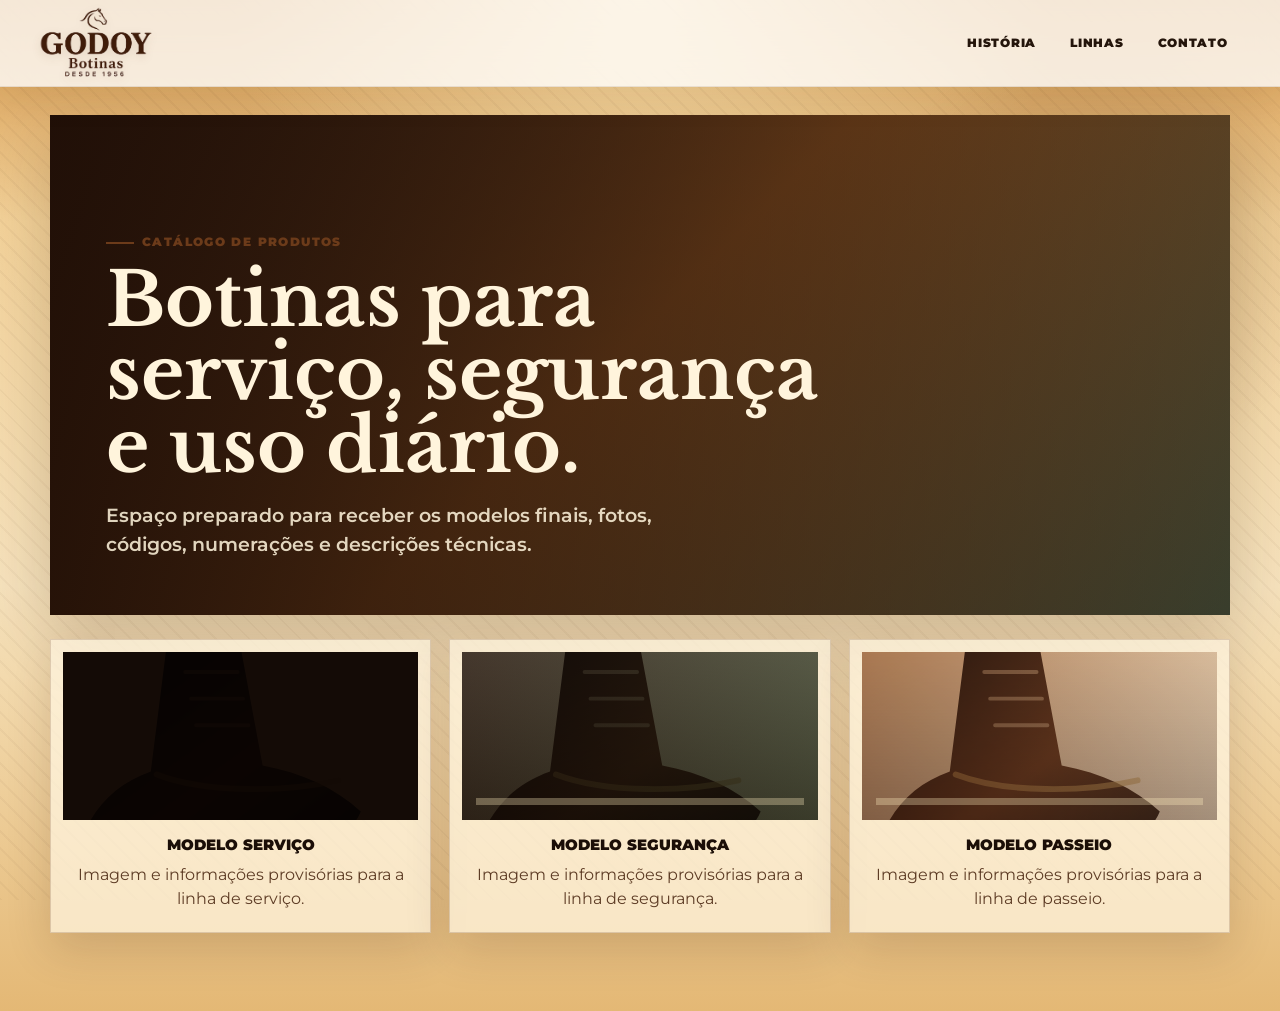
==== catalogo.html @ d2b046cc "initial commit" ====
<!DOCTYPE html>
<html lang="pt-BR">
  <head>
    <meta charset="UTF-8" />
    <meta name="viewport" content="width=device-width, initial-scale=1.0" />
    <title>Catálogo | Botinas Godoy</title>
    <link rel="preconnect" href="https://fonts.googleapis.com" />
    <link rel="preconnect" href="https://fonts.gstatic.com" crossorigin />
    <link
      href="https://fonts.googleapis.com/css2?family=Libre+Baskerville:wght@700&family=Montserrat:wght@400;500;600;700;800&display=swap"
      rel="stylesheet"
    />
    <link rel="stylesheet" href="styles.css" />
  </head>
  <body>
    <header class="site-header" aria-label="Cabeçalho">
      <a class="brand" href="index.html" aria-label="Botinas Godoy">
        <img class="brand-logo" src="assets/header-logo-enhanced-v2.png" alt="Godoy Botinas" />
      </a>

      <nav class="main-nav" id="main-nav" aria-label="Menu principal" data-menu>
        <a href="historia.html">História</a>
        <a href="index.html#categorias">Linhas</a>
        <a href="index.html#rodape">Contato</a>
      </nav>
    </header>

    <main class="subpage">
      <section class="subpage-hero catalog-hero">
        <span class="eyebrow">Catálogo de produtos</span>
        <h1>Botinas para serviço, segurança e uso diário.</h1>
        <p>Espaço preparado para receber os modelos finais, fotos, códigos, numerações e descrições técnicas.</p>
      </section>

      <section class="catalog-grid" aria-label="Produtos em destaque">
        <article class="product-card">
          <div class="product-image category-service">
            <img src="assets/category-placeholder.svg" alt="Produto padrão da linha de serviço" />
          </div>
          <h2>Modelo Serviço</h2>
          <p>Imagem e informações provisórias para a linha de serviço.</p>
        </article>

        <article class="product-card">
          <div class="product-image category-security">
            <img src="assets/category-placeholder.svg" alt="Produto padrão da linha de segurança" />
          </div>
          <h2>Modelo Segurança</h2>
          <p>Imagem e informações provisórias para a linha de segurança.</p>
        </article>

        <article class="product-card">
          <div class="product-image category-walk">
            <img src="assets/category-placeholder.svg" alt="Produto padrão da linha de passeio" />
          </div>
          <h2>Modelo Passeio</h2>
          <p>Imagem e informações provisórias para a linha de passeio.</p>
        </article>
      </section>
    </main>

    <script src="script.js"></script>
  </body>
</html>
---- styles.css ----
:root {
  --ink: #24150b;
  --ink-soft: #5d3c25;
  --brown-950: #1b0e07;
  --brown-900: #2a160b;
  --brown-800: #472612;
  --brown-700: #6c3b1a;
  --brown-600: #965b27;
  --amber-600: #bd7830;
  --amber-400: #d99b4a;
  --amber-200: #f0c982;
  --paper: #fff4dc;
  --cream: #f4d39a;
  --line: rgba(75, 38, 16, 0.22);
  --shadow-soft: 0 16px 42px rgba(55, 27, 10, 0.16);
  --shadow-card: 0 24px 64px rgba(55, 27, 10, 0.22);
  --max: 1180px;
  --hero-banner-height: clamp(300px, 34vw, 460px);
}

* {
  box-sizing: border-box;
}

html {
  scroll-behavior: smooth;
}

body {
  margin: 0;
  background:
    radial-gradient(circle at 50% 0, rgba(255, 232, 180, 0.72), transparent 34%),
    linear-gradient(180deg, #d29448, #f4d39a 22%, #f7e3bd 58%, #e4b875);
  color: var(--ink);
  font-family: "Montserrat", Arial, sans-serif;
  line-height: 1.55;
}

body::before {
  content: "";
  position: fixed;
  inset: 0;
  z-index: -1;
  pointer-events: none;
  background:
    repeating-linear-gradient(45deg, rgba(75, 38, 16, 0.035) 0 2px, transparent 2px 12px),
    radial-gradient(circle at 15% 22%, rgba(255, 255, 255, 0.24), transparent 16%),
    radial-gradient(circle at 86% 28%, rgba(80, 38, 15, 0.18), transparent 18%);
  mix-blend-mode: multiply;
}

.home-page {
  background: #ffffff;
}

.home-page::before {
  display: none;
}

a {
  color: inherit;
  text-decoration: none;
}

img {
  display: block;
  max-width: 100%;
}

.site-header {
  position: sticky;
  top: 0;
  z-index: 40;
  display: grid;
  grid-template-columns: auto 1fr;
  align-items: center;
  gap: 28px;
  min-height: 84px;
  padding: 5px clamp(18px, 3vw, 42px);
  border-bottom: 1px solid rgba(85, 42, 18, 0.1);
  background: rgba(255, 255, 255, 0.78);
  box-shadow: 0 12px 34px rgba(64, 32, 12, 0.08);
  -webkit-backdrop-filter: blur(18px);
  backdrop-filter: blur(18px);
}

.brand {
  display: inline-flex;
  align-items: center;
  justify-content: center;
}

.brand-logo {
  width: auto;
  height: 76px;
  filter: drop-shadow(0 3px 5px rgba(66, 32, 11, 0.12));
}

.main-nav {
  position: static;
  display: flex;
  flex-wrap: wrap;
  align-items: center;
  justify-content: flex-end;
  gap: 6px;
  min-width: 0;
  padding: 0;
  border: 0;
  background: transparent;
  box-shadow: none;
  opacity: 1;
  pointer-events: auto;
  transform: none;
  visibility: visible;
}

.main-nav a {
  position: relative;
  display: inline-flex;
  min-height: 44px;
  align-items: center;
  border-radius: 8px;
  padding: 0 14px;
  color: var(--ink);
  font-size: 0.76rem;
  font-weight: 900;
  letter-spacing: 0.06em;
  text-transform: uppercase;
  transition: background 180ms ease, color 180ms ease;
}

.main-nav a:hover,
.main-nav a:focus-visible {
  background: rgba(150, 91, 39, 0.14);
}

.main-nav a:focus-visible,
.brand:focus-visible {
  outline: 3px solid rgba(150, 91, 39, 0.28);
  outline-offset: 3px;
}

.banner-stack {
  position: relative;
  overflow: hidden;
  background:
    linear-gradient(90deg, rgba(76, 38, 15, 0.18), transparent 12%, transparent 88%, rgba(76, 38, 15, 0.18)),
    linear-gradient(180deg, rgba(81, 40, 15, 0.18), transparent);
}

.hero-carousel-viewport {
  width: min(100%, 1560px);
  margin-inline: auto;
  overflow: hidden;
}

.hero-carousel-track {
  display: flex;
  transition: transform 620ms ease;
  will-change: transform;
}

.hero-slide {
  flex: 0 0 100%;
  min-width: 0;
}

.hero-carousel-controls {
  position: absolute;
  right: 0;
  bottom: clamp(12px, 2vw, 24px);
  left: 0;
  z-index: 5;
  display: flex;
  align-items: center;
  justify-content: center;
  pointer-events: none;
}

.hero-carousel-dots {
  display: flex;
  align-items: center;
  justify-content: center;
  min-height: 44px;
  gap: 8px;
  padding: 7px 10px;
  border: 1px solid rgba(255, 244, 220, 0.34);
  border-radius: 999px;
  background: rgba(36, 18, 8, 0.38);
  box-shadow: 0 14px 30px rgba(36, 18, 8, 0.24);
  backdrop-filter: blur(12px);
  pointer-events: auto;
}

.hero-carousel-dot {
  position: relative;
  display: grid;
  flex: 0 0 auto;
  width: 26px;
  height: 26px;
  place-items: center;
  border: 0;
  border-radius: 999px;
  background: transparent;
  cursor: pointer;
  padding: 0;
  line-height: 1;
  transition: transform 180ms ease;
}

.hero-carousel-dot:not(.is-active) {
  width: 18px;
  height: 18px;
}

.hero-carousel-dot:hover,
.hero-carousel-dot:focus-visible {
  outline: none;
  transform: scale(1.12);
}

.hero-progress-ring {
  position: absolute;
  inset: 0;
  display: block;
  border-radius: 999px;
  background: conic-gradient(var(--paper) var(--hero-progress-angle), rgba(255, 244, 220, 0.26) 0deg);
  mask: radial-gradient(farthest-side, transparent calc(100% - 4px), #000 calc(100% - 3px));
  opacity: 0;
  --hero-progress-angle: 0deg;
}

.hero-dot-core {
  position: absolute;
  top: 50%;
  left: 50%;
  width: 8px;
  height: 8px;
  border-radius: 999px;
  background: rgba(255, 244, 220, 0.64);
  transform: translate(-50%, -50%);
}

.hero-carousel-dot.is-active .hero-progress-ring {
  animation: heroProgress 5s linear forwards;
  opacity: 1;
}

.hero-carousel-dot.is-active .hero-dot-core {
  background: var(--paper);
}

@property --hero-progress-angle {
  syntax: "<angle>";
  inherits: false;
  initial-value: 0deg;
}

@keyframes heroProgress {
  from {
    --hero-progress-angle: 0deg;
  }

  to {
    --hero-progress-angle: 360deg;
  }
}

.catalog-cover {
  min-height: var(--hero-banner-height);
  padding: clamp(10px, 1.6vw, 18px);
  background:
    linear-gradient(90deg, rgba(76, 38, 15, 0.16), transparent 12%, transparent 88%, rgba(76, 38, 15, 0.16)),
    linear-gradient(180deg, rgba(81, 40, 15, 0.12), transparent);
}

.catalog-cover.catalog-image-slide {
  position: relative;
  overflow: hidden;
  padding: 0;
  aspect-ratio: 1916 / 821;
  min-height: 0;
  background: #ffffff;
}

.catalog-banner-image {
  display: block;
  width: 100%;
  height: 100%;
  object-fit: cover;
  object-position: center center;
}

.catalog-cover-frame {
  position: relative;
  display: grid;
  min-height: calc(var(--hero-banner-height) - clamp(20px, 3.2vw, 36px));
  overflow: hidden;
  align-content: center;
  padding: clamp(20px, 2.8vw, 34px) clamp(18px, 4vw, 54px) clamp(52px, 5vw, 68px);
  border: 3px solid rgba(124, 68, 28, 0.45);
  border-radius: 34px;
  background:
    linear-gradient(180deg, rgba(255, 228, 171, 0.76), rgba(216, 147, 69, 0.48) 52%, rgba(231, 176, 91, 0.86)),
    #d89a4c;
  box-shadow:
    inset 0 0 0 6px rgba(255, 236, 190, 0.24),
    inset 0 0 92px rgba(75, 38, 15, 0.25),
    var(--shadow-card);
  isolation: isolate;
}

.catalog-cover-frame::before,
.catalog-cover-frame::after,
.cover-sky {
  content: "";
  position: absolute;
  inset: 0;
  z-index: -3;
}

.cover-sky {
  background:
    radial-gradient(circle at 50% 10%, rgba(255, 242, 206, 0.75), transparent 28%),
    radial-gradient(circle at 22% 30%, rgba(255, 245, 214, 0.34), transparent 18%),
    linear-gradient(180deg, rgba(255, 232, 176, 0.78), rgba(197, 126, 48, 0.44) 64%, rgba(115, 70, 26, 0.38));
}

.catalog-cover-frame::before {
  background:
    linear-gradient(90deg, rgba(72, 44, 20, 0.34), transparent 28%, transparent 70%, rgba(61, 33, 13, 0.36)),
    radial-gradient(ellipse at 20% 68%, rgba(58, 58, 31, 0.4), transparent 22%),
    radial-gradient(ellipse at 83% 70%, rgba(60, 78, 38, 0.34), transparent 20%),
    linear-gradient(8deg, transparent 0 52%, rgba(72, 52, 22, 0.42) 52% 54%, transparent 54%),
    linear-gradient(175deg, transparent 0 44%, rgba(61, 50, 26, 0.38) 44% 48%, transparent 48%);
  opacity: 0.72;
}

.catalog-cover-frame::after {
  z-index: -2;
  background:
    linear-gradient(90deg, transparent 0 78%, rgba(65, 36, 14, 0.6) 78% 80%, transparent 80%),
    linear-gradient(115deg, transparent 0 72%, rgba(66, 38, 17, 0.52) 72% 86%, transparent 86%),
    linear-gradient(180deg, transparent 0 66%, rgba(109, 67, 28, 0.2) 66% 100%);
}

.cover-logo {
  justify-self: center;
  width: min(190px, 24vw);
  margin-top: 0;
  filter: drop-shadow(0 20px 26px rgba(52, 25, 8, 0.38));
}

.cover-title {
  display: grid;
  justify-items: center;
  margin-top: clamp(14px, 2vw, 28px);
  color: var(--ink);
  text-align: center;
}

.cover-title h1 {
  margin: 0;
  font-size: clamp(1.55rem, 3.6vw, 3rem);
  font-weight: 500;
  letter-spacing: 0.08em;
  line-height: 1.05;
  text-transform: uppercase;
  text-shadow: 0 2px 0 rgba(255, 230, 178, 0.45);
}

.cover-title strong {
  font-weight: 900;
}

.cover-title > span {
  position: relative;
  display: inline-grid;
  margin-top: 20px;
  width: min(250px, 60vw);
  place-items: center;
  color: var(--brown-800);
  font-size: 1.5rem;
}

.cover-title > span::before,
.cover-title > span::after {
  content: "";
  position: absolute;
  top: 50%;
  width: 42%;
  height: 2px;
  background: rgba(80, 42, 18, 0.42);
}

.cover-title > span::before {
  left: 0;
}

.cover-title > span::after {
  right: 0;
}

.hero-promo {
  position: relative;
  display: grid;
  min-height: var(--hero-banner-height);
  align-items: center;
  overflow: hidden;
  padding: clamp(28px, 4vw, 54px) max(18px, calc((100vw - var(--max)) / 2)) clamp(56px, 6vw, 76px);
  background:
    linear-gradient(90deg, rgba(36, 18, 8, 0.76), rgba(36, 18, 8, 0.28) 48%, rgba(36, 18, 8, 0.04)),
    radial-gradient(circle at 48% 16%, rgba(255, 236, 190, 0.72), transparent 28%),
    linear-gradient(180deg, #d89a4c, #f2c981 54%, #9a5622);
  isolation: isolate;
}

.hero-promo::before,
.hero-promo::after {
  content: "";
  position: absolute;
  inset: 0;
  z-index: -1;
}

.hero-promo::before {
  background:
    radial-gradient(ellipse at 18% 68%, rgba(58, 58, 31, 0.42), transparent 22%),
    linear-gradient(115deg, transparent 0 72%, rgba(66, 38, 17, 0.52) 72% 86%, transparent 86%),
    linear-gradient(180deg, transparent 0 68%, rgba(94, 48, 18, 0.34) 68% 100%);
  opacity: 0.78;
}

.hero-promo::after {
  top: auto;
  height: 18%;
  background:
    repeating-linear-gradient(0deg, rgba(67, 34, 15, 0.22) 0 2px, transparent 2px 34px),
    linear-gradient(180deg, #a4612c, #683412);
}

.promo-copy {
  position: relative;
  z-index: 3;
  color: var(--paper);
}

.promo-copy img {
  width: min(150px, 28vw);
  margin-bottom: clamp(12px, 2vw, 24px);
  filter: drop-shadow(0 18px 28px rgba(22, 9, 2, 0.38));
}

.promo-copy .section-kicker {
  color: var(--amber-200);
}

.promo-copy h2 {
  width: min(610px, 100%);
  margin: 0;
  font-family: "Libre Baskerville", Georgia, serif;
  font-size: clamp(1.8rem, 4vw, 3.7rem);
  line-height: 0.98;
  color: var(--paper);
}

.promo-copy p {
  width: min(520px, 100%);
  margin: 18px 0 0;
  color: rgba(255, 244, 220, 0.84);
  font-weight: 600;
}

.promo-link {
  display: inline-flex;
  align-items: center;
  min-height: 46px;
  margin-top: 26px;
  padding: 0 24px;
  border: 1px solid rgba(255, 244, 220, 0.42);
  background: rgba(36, 18, 8, 0.52);
  color: var(--paper);
  font-size: 0.82rem;
  font-weight: 900;
  letter-spacing: 0.08em;
  text-transform: uppercase;
}

.cover-benefits {
  display: grid;
  grid-template-columns: repeat(3, minmax(0, 1fr));
  gap: 0;
  width: min(920px, 100%);
  margin: clamp(42px, 7vw, 84px) auto 0;
  padding-top: 22px;
  border-top: 1px solid rgba(86, 43, 18, 0.2);
}

.cover-benefit {
  display: grid;
  grid-template-columns: auto 1fr;
  gap: 2px 14px;
  align-items: center;
  padding: 0 clamp(12px, 3vw, 34px);
  color: var(--ink);
  text-transform: uppercase;
}

.cover-benefit + .cover-benefit {
  border-left: 2px solid rgba(81, 42, 17, 0.25);
}

.benefit-icon {
  grid-row: span 2;
  display: grid;
  width: 58px;
  height: 58px;
  place-items: center;
  border: 3px solid var(--brown-800);
  border-radius: 999px;
  font-size: 1.55rem;
  font-weight: 900;
}

.cover-benefit strong {
  font-size: clamp(0.94rem, 1.3vw, 1.16rem);
  font-weight: 900;
  line-height: 1.1;
}

.cover-benefit span:last-child {
  font-size: clamp(0.82rem, 1.2vw, 1.02rem);
  font-weight: 600;
  line-height: 1.1;
}

.eyebrow,
.section-kicker {
  display: inline-flex;
  align-items: center;
  gap: 8px;
  margin-bottom: 12px;
  color: var(--brown-700);
  font-size: 0.72rem;
  font-weight: 900;
  letter-spacing: 0.12em;
  text-transform: uppercase;
}

.eyebrow::before,
.section-kicker::before {
  content: "";
  display: inline-block;
  width: 28px;
  height: 2px;
  background: currentColor;
}

.story-section,
.categories-section,
.subpage,
.history-panel {
  width: min(var(--max), calc(100% - 36px));
  margin-inline: auto;
}

.categories-section {
  padding: clamp(42px, 6vw, 76px) 0 clamp(52px, 7vw, 84px);
}

.categories-heading {
  display: flex;
  align-items: end;
  justify-content: space-between;
  gap: 22px;
  margin-bottom: 24px;
  padding-bottom: 18px;
  border-bottom: 1px solid var(--line);
}

.categories-heading h2,
.story-section h2,
.history-panel h2 {
  margin: 0;
  color: var(--brown-950);
  font-family: "Libre Baskerville", Georgia, serif;
  font-size: clamp(2rem, 4vw, 3.35rem);
  line-height: 1.05;
  letter-spacing: 0;
}

.carousel-controls,
.feature-carousel-controls {
  display: flex;
  gap: 8px;
}

.carousel-button,
.feature-carousel-button {
  display: grid;
  width: 46px;
  height: 46px;
  place-items: center;
  border: 1px solid rgba(77, 38, 15, 0.28);
  background: rgba(255, 246, 225, 0.88);
  color: var(--brown-950);
  cursor: pointer;
  font: inherit;
  font-size: 2rem;
  line-height: 1;
  transition: background 180ms ease, color 180ms ease, transform 180ms ease;
}

.carousel-button:hover,
.carousel-button:focus-visible,
.feature-carousel-button:hover,
.feature-carousel-button:focus-visible {
  background: var(--brown-900);
  color: var(--paper);
  outline: none;
  transform: translateY(-2px);
}

.category-carousel {
  display: grid;
  grid-auto-columns: minmax(224px, 1fr);
  grid-auto-flow: column;
  gap: 18px;
  overflow-x: auto;
  padding: 6px 2px 30px;
  scroll-behavior: smooth;
  scroll-snap-type: x mandatory;
  scrollbar-width: none;
}

.category-carousel::-webkit-scrollbar {
  display: none;
}

.category-card {
  min-height: 268px;
  padding: 12px;
  border: 1px solid rgba(88, 44, 18, 0.18);
  background: rgba(255, 246, 225, 0.72);
  box-shadow: var(--shadow-soft);
  scroll-snap-align: start;
  transition: transform 180ms ease, box-shadow 180ms ease;
}

.category-card:hover {
  box-shadow: var(--shadow-card);
  transform: translateY(-4px);
}

.category-image,
.product-image {
  position: relative;
  height: 168px;
  overflow: hidden;
  background:
    linear-gradient(180deg, rgba(255, 240, 202, 0.15), rgba(40, 18, 8, 0.36)),
    var(--category-base);
  isolation: isolate;
}

.category-image img,
.product-image img {
  width: 100%;
  height: 100%;
  object-fit: cover;
  opacity: 0.92;
  mix-blend-mode: multiply;
}

.category-image .service-category-icon {
  position: absolute;
  inset: 0;
  width: 100%;
  height: 100%;
  object-fit: cover;
  opacity: 1;
  mix-blend-mode: normal;
  background: #ead2b0;
  image-rendering: auto;
  transform: translateZ(0);
}

.category-image::after,
.product-image::after {
  content: "";
  position: absolute;
  right: 14px;
  bottom: 15px;
  left: 14px;
  height: 7px;
  background: rgba(255, 236, 189, 0.32);
}

.category-service {
  --category-base: #ead2b0;
}

.category-service::after {
  display: none;
}

@media (min-width: 761px) {
  .category-service {
    background: #140b06;
  }

  .category-image .service-category-icon {
    object-fit: cover;
    object-position: center bottom;
    background: #140b06;
  }
}

.category-security {
  --category-base: linear-gradient(135deg, #241711, #44523d);
}

.category-walk {
  --category-base: linear-gradient(135deg, #9a633c, #ead8bd);
}

.category-coturno {
  --category-base: linear-gradient(135deg, #312018, #774628);
}

.category-kids {
  --category-base: linear-gradient(135deg, #44523d, #d7b37a);
}

.category-rubber {
  --category-base: linear-gradient(135deg, #1f2d22, #6a7f54);
}

.category-card h3,
.product-card h2 {
  margin: 16px 4px 4px;
  color: var(--brown-950);
  font-family: "Montserrat", Arial, sans-serif;
  font-size: 0.95rem;
  font-weight: 900;
  line-height: 1.22;
  text-align: center;
  text-transform: uppercase;
}

.carousel-dots,
.feature-carousel-dots {
  display: flex;
  align-items: center;
  justify-content: center;
  gap: 7px;
}

.carousel-dot {
  width: 9px;
  height: 9px;
  border: 0;
  background: rgba(80, 42, 18, 0.34);
  cursor: pointer;
  transition: width 180ms ease, background 180ms ease;
}

.carousel-dot.is-active {
  width: 30px;
  background: var(--brown-800);
}

.story-section {
  display: grid;
  grid-template-columns: minmax(230px, 0.75fr) minmax(0, 1.35fr);
  gap: clamp(28px, 5vw, 70px);
  padding: clamp(50px, 7vw, 82px) 0;
}

.story-section .section-kicker,
.story-section h2 {
  grid-column: 1;
}

.story-section .section-kicker {
  align-self: end;
  margin: 0;
}

.story-copy {
  display: grid;
  grid-column: 2;
  grid-row: 1 / span 2;
  grid-template-columns: repeat(2, minmax(0, 1fr));
  gap: 18px 34px;
  padding: clamp(26px, 4vw, 42px);
  border: 1px solid rgba(88, 44, 18, 0.18);
  background: rgba(255, 246, 225, 0.72);
  box-shadow: var(--shadow-soft);
  color: var(--ink-soft);
  font-size: 0.98rem;
}

.story-copy p,
.history-panel p {
  margin: 0;
}

.feature-cards {
  width: min(var(--max), calc(100% - 36px));
  margin: 0 auto clamp(54px, 7vw, 84px);
}

.feature-carousel-viewport {
  overflow: hidden;
  box-shadow: var(--shadow-card);
}

.feature-carousel-track {
  display: flex;
  transition: transform 540ms ease;
  will-change: transform;
}

.feature-card {
  position: relative;
  display: flex;
  flex: 0 0 100%;
  min-height: 330px;
  flex-direction: column;
  justify-content: flex-end;
  overflow: hidden;
  padding: clamp(24px, 4vw, 38px);
  border: 1px solid rgba(255, 230, 178, 0.22);
  background: var(--brown-900);
  color: var(--paper);
  box-shadow: var(--shadow-card);
  isolation: isolate;
}

.feature-carousel-controls {
  align-items: center;
  justify-content: center;
  margin-top: 18px;
}

.feature-card::before,
.feature-card::after {
  content: "";
  position: absolute;
  inset: 0;
}

.feature-card::before {
  z-index: -1;
  background:
    linear-gradient(180deg, rgba(30, 13, 5, 0.06), rgba(30, 13, 5, 0.9)),
    linear-gradient(90deg, rgba(167, 92, 31, 0.36), transparent);
}

.feature-card::after {
  z-index: 0;
  inset: 14px;
  border: 1px solid rgba(255, 238, 198, 0.22);
  pointer-events: none;
}

.feature-image {
  position: absolute;
  inset: 0;
  z-index: -2;
  width: 100%;
  height: 100%;
  object-fit: cover;
  transition: transform 240ms ease;
}

.feature-card:hover .feature-image,
.feature-card:focus-visible .feature-image {
  transform: scale(1.04);
}

.feature-card:focus-visible {
  outline: 3px solid rgba(215, 154, 74, 0.62);
  outline-offset: 4px;
}

.feature-tag {
  display: inline-grid;
  width: 42px;
  height: 42px;
  margin-bottom: 16px;
  place-items: center;
  border: 1px solid rgba(255, 238, 198, 0.48);
  background: rgba(30, 13, 5, 0.44);
  color: var(--amber-200);
  font-size: 0.82rem;
  font-weight: 900;
}

.feature-title {
  display: block;
  font-family: "Libre Baskerville", Georgia, serif;
  font-size: clamp(1.75rem, 3.1vw, 2.85rem);
  line-height: 1.02;
}

.feature-text {
  display: block;
  max-width: 420px;
  margin-top: 10px;
  color: rgba(255, 244, 220, 0.82);
  font-weight: 600;
}

.site-footer {
  display: grid;
  grid-template-columns: minmax(220px, 0.78fr) minmax(0, 1.9fr);
  gap: 1px;
  padding: clamp(34px, 6vw, 72px) max(18px, calc((100vw - var(--max)) / 2));
  background: var(--brown-950);
  color: var(--paper);
}

.footer-logo {
  display: grid;
  min-height: 260px;
  place-items: center;
  align-content: center;
  border: 1px solid rgba(217, 155, 74, 0.36);
  background:
    linear-gradient(135deg, rgba(150, 91, 39, 0.52), rgba(68, 82, 61, 0.2)),
    var(--brown-900);
  text-align: center;
}

.footer-logo img {
  width: min(210px, 74%);
  height: auto;
  filter: drop-shadow(0 18px 30px rgba(0, 0, 0, 0.26));
}

.footer-logo small {
  margin-top: 12px;
  color: rgba(255, 244, 220, 0.68);
  font-size: 0.74rem;
  font-weight: 900;
  letter-spacing: 0.1em;
  text-transform: uppercase;
}

.footer-values-card {
  display: grid;
  grid-template-columns: repeat(3, minmax(0, 1fr));
  gap: 1px;
  overflow: hidden;
  border: 1px solid rgba(217, 155, 74, 0.36);
  background: rgba(217, 155, 74, 0.28);
}

.footer-values-card > div {
  padding: clamp(24px, 4vw, 38px);
  background: rgba(255, 244, 220, 0.06);
}

.footer-values-card h3 {
  margin: 0 0 12px;
  color: var(--amber-200);
  font-family: "Libre Baskerville", Georgia, serif;
  font-size: 1.45rem;
}

.footer-values-card p {
  margin: 0;
  color: rgba(255, 244, 220, 0.74);
}

.subpage {
  padding: 28px 0 78px;
}

.subpage-hero {
  display: grid;
  min-height: min(500px, 68vh);
  align-content: end;
  padding: clamp(28px, 5vw, 56px);
  color: var(--paper);
  background:
    linear-gradient(90deg, rgba(30, 13, 5, 0.9), rgba(30, 13, 5, 0.3)),
    linear-gradient(135deg, #39271c, #965b27 48%, #44523d);
  box-shadow: var(--shadow-card);
}

.subpage-hero h1 {
  margin: 0;
  max-width: 720px;
  font-family: "Libre Baskerville", Georgia, serif;
  font-size: clamp(2.2rem, 5.8vw, 5.3rem);
  line-height: 0.98;
  letter-spacing: 0;
}

.subpage-hero p {
  width: min(560px, 100%);
  margin: 18px 0 0;
  color: rgba(255, 244, 220, 0.86);
  font-size: clamp(0.98rem, 1.7vw, 1.18rem);
  font-weight: 600;
}

.catalog-grid {
  display: grid;
  grid-template-columns: repeat(3, minmax(0, 1fr));
  gap: 18px;
  margin-top: 24px;
}

.product-card,
.history-panel {
  border: 1px solid rgba(88, 44, 18, 0.18);
  background: rgba(255, 246, 225, 0.72);
  box-shadow: var(--shadow-soft);
}

.product-card {
  padding: 12px;
}

.product-card p {
  margin: 8px 4px 8px;
  color: var(--ink-soft);
  text-align: center;
}

.history-panel {
  display: grid;
  gap: 18px;
  margin-top: 24px;
  padding: clamp(24px, 5vw, 54px);
  color: var(--ink-soft);
}

@media (min-width: 980px) {
  .category-carousel {
    grid-auto-columns: calc((100% - 54px) / 4);
  }
}

@media (max-width: 980px) {
  .site-header {
    gap: 18px;
    min-height: 66px;
    padding-inline: clamp(12px, 2.4vw, 24px);
  }

  .brand-logo {
    height: 64px;
  }

  .main-nav {
    flex-wrap: nowrap;
    gap: 2px;
  }

  .main-nav a {
    padding-inline: 10px;
  }

  .story-section,
  .site-footer,
  .footer-values-card,
  .catalog-grid {
    grid-template-columns: 1fr;
  }

  .story-section .section-kicker,
  .story-section h2,
  .story-copy {
    grid-column: auto;
    grid-row: auto;
  }

  .hero-promo {
    min-height: 520px;
  }
}

@media (max-width: 760px) {
  .site-header {
    grid-template-columns: auto minmax(0, 1fr);
    gap: 8px;
    min-height: 58px;
    padding: 4px 10px;
    position: sticky;
  }

  .brand {
    min-width: 0;
  }

  .brand-logo {
    height: 50px;
  }

  .main-nav {
    flex-wrap: nowrap;
    justify-content: flex-end;
    gap: 1px;
    min-width: 0;
  }

  .main-nav a {
    min-height: 34px;
    padding: 0 clamp(5px, 1.8vw, 8px);
    font-size: clamp(0.55rem, 2.2vw, 0.66rem);
    letter-spacing: 0.02em;
    white-space: nowrap;
  }

  .hero-carousel-viewport {
    width: 100%;
  }

  .hero-carousel-dots {
    min-height: 34px;
    padding: 5px 8px;
  }

  .hero-carousel-dot {
    width: 22px;
    height: 22px;
  }

  .hero-carousel-dot:not(.is-active) {
    width: 14px;
    height: 14px;
  }

  .catalog-cover {
    min-height: 400px;
    padding: 10px;
  }

  .catalog-cover-frame {
    min-height: 380px;
    border-radius: 24px;
    padding: 20px 14px 72px;
  }

  .catalog-cover.catalog-image-slide,
  .catalog-banner-image {
    min-height: 0;
    height: auto;
  }

  .hero-carousel-controls {
    bottom: 14px;
    margin-top: 0;
  }

  .cover-logo {
    width: min(150px, 48vw);
  }

  .cover-title {
    margin-top: 18px;
  }

  .cover-title h1 {
    font-size: clamp(1.55rem, 8vw, 2.25rem);
  }

  .cover-benefits {
    grid-template-columns: 1fr;
    gap: 14px;
    margin-top: 56px;
    padding-top: 18px;
  }

  .cover-benefit {
    padding: 0;
  }

  .cover-benefit + .cover-benefit {
    border-left: 0;
  }

  .benefit-icon {
    width: 48px;
    height: 48px;
    font-size: 1.2rem;
  }

  .hero-promo {
    min-height: 500px;
    padding: 28px 18px 92px;
  }

  .promo-copy img {
    width: 150px;
  }

  .promo-copy h2 {
    font-size: clamp(2rem, 10vw, 3rem);
  }

  .categories-heading {
    align-items: flex-start;
    flex-direction: column;
  }

  .category-carousel {
    grid-auto-columns: minmax(236px, 82vw);
  }

  .story-copy {
    grid-template-columns: 1fr;
    padding: 22px;
  }

  .feature-card {
    min-height: 290px;
  }
}

@media (max-width: 380px) {
  .site-header {
    gap: 5px;
    min-height: 52px;
    padding-inline: 7px;
  }

  .brand-logo {
    height: 42px;
  }

  .main-nav a {
    min-height: 30px;
    padding-inline: 4px;
    font-size: 0.52rem;
  }

  .hero-carousel-viewport {
    width: 100%;
  }

  .hero-carousel-controls {
    bottom: 8px;
  }
}
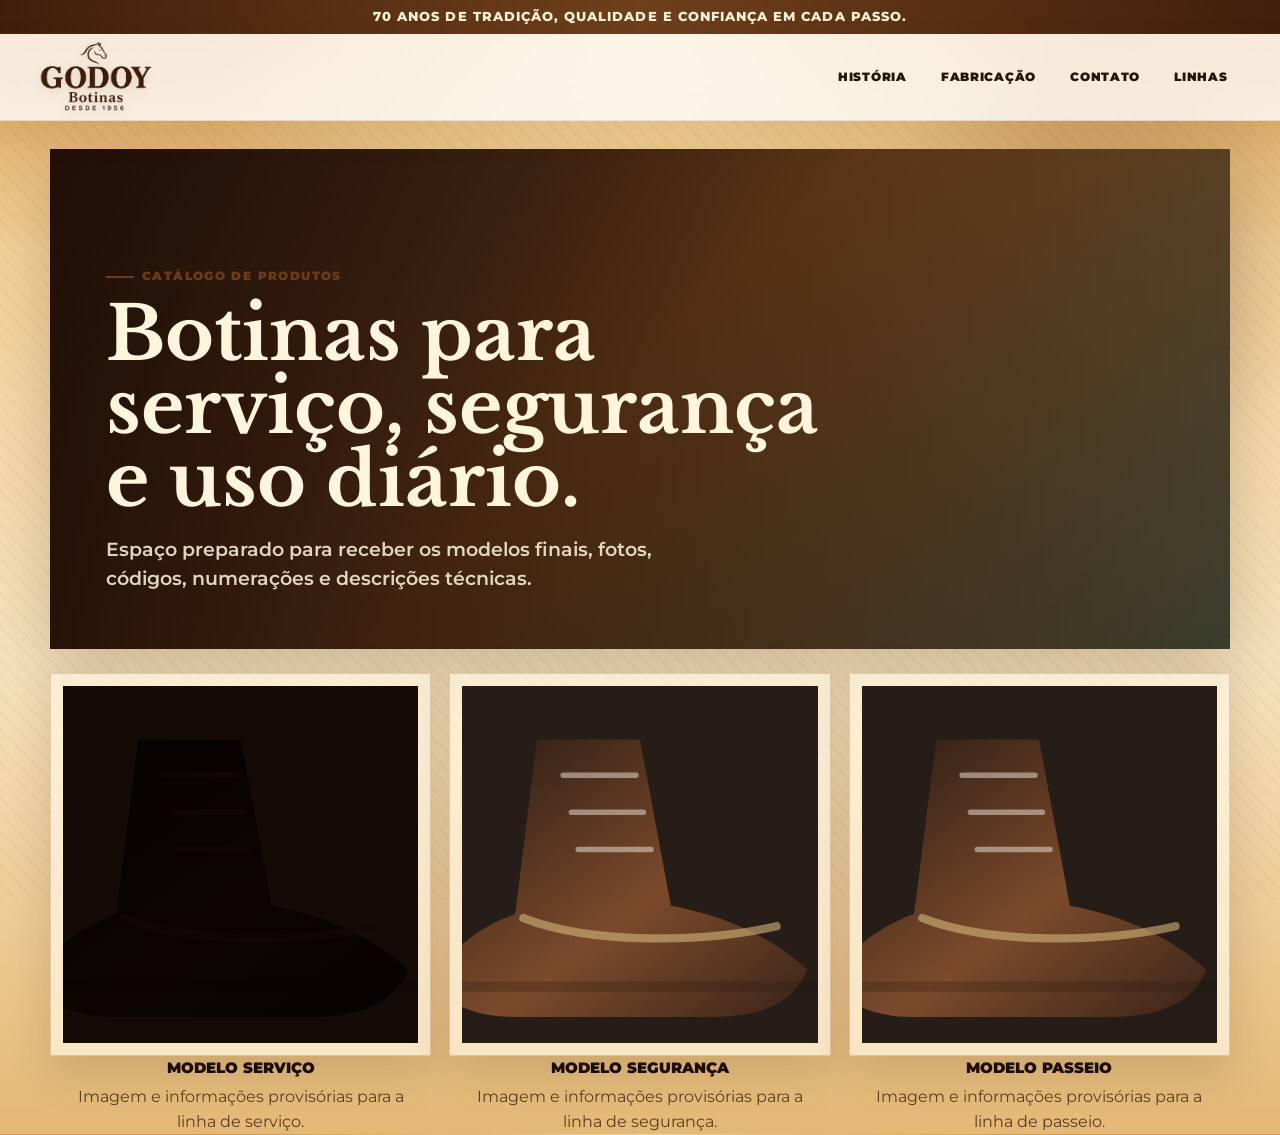
==== commit f26e2faf: "Add files via upload" ====
--- a/catalogo.html
+++ b/catalogo.html
@@ -13,15 +13,18 @@
     <link rel="stylesheet" href="styles.css" />
   </head>
   <body>
+    <div class="top-announcement">70 anos de tradição, qualidade e confiança em cada passo.</div>
+
     <header class="site-header" aria-label="Cabeçalho">
       <a class="brand" href="index.html" aria-label="Botinas Godoy">
         <img class="brand-logo" src="assets/header-logo-enhanced-v2.png" alt="Godoy Botinas" />
       </a>
 
       <nav class="main-nav" id="main-nav" aria-label="Menu principal" data-menu>
-        <a href="historia.html">História</a>
+        <a href="index.html#historia-godoy">História</a>
+        <a href="index.html#botinas-modernas">Fabricação</a>
+        <a href="index.html#atendimento">Contato</a>
         <a href="index.html#categorias">Linhas</a>
-        <a href="index.html#rodape">Contato</a>
       </nav>
     </header>
 
--- a/styles.css
+++ b/styles.css
@@ -67,6 +67,24 @@
   max-width: 100%;
 }
 
+.top-announcement {
+  display: flex;
+  min-height: 34px;
+  align-items: center;
+  justify-content: center;
+  padding: 7px 16px;
+  border-bottom: 1px solid rgba(105, 56, 20, 0.18);
+  background:
+    linear-gradient(90deg, rgba(61, 28, 11, 0.98), rgba(104, 57, 23, 0.96), rgba(61, 28, 11, 0.98));
+  color: #fff2d6;
+  font-size: clamp(0.68rem, 1.7vw, 0.82rem);
+  font-weight: 800;
+  letter-spacing: 0.08em;
+  line-height: 1.25;
+  text-align: center;
+  text-transform: uppercase;
+}
+
 .site-header {
   position: sticky;
   top: 0;
@@ -557,7 +575,6 @@
 }
 
 .story-section,
-.categories-section,
 .subpage,
 .history-panel {
   width: min(var(--max), calc(100% - 36px));
@@ -565,17 +582,73 @@
 }
 
 .categories-section {
-  padding: clamp(42px, 6vw, 76px) 0 clamp(52px, 7vw, 84px);
+  width: 100%;
+  margin-inline: 0;
+  padding: clamp(42px, 6vw, 76px) 0 clamp(22px, 3vw, 38px);
 }
 
 .categories-heading {
-  display: flex;
-  align-items: end;
-  justify-content: space-between;
-  gap: 22px;
-  margin-bottom: 24px;
-  padding-bottom: 18px;
-  border-bottom: 1px solid var(--line);
+  display: grid;
+  width: 100%;
+  margin: 0 0 24px;
+  padding: 10px clamp(16px, 4vw, 56px);
+  place-items: center;
+  border-block: 1px solid rgba(94, 45, 18, 0.1);
+  background:
+    linear-gradient(90deg, transparent, rgba(207, 154, 75, 0.07), transparent),
+    #fff;
+  box-shadow: none;
+}
+
+.categories-heading .section-kicker {
+  width: min(var(--max), calc(100% - 36px));
+  justify-content: center;
+  margin: 0;
+  color: #3b1a0b;
+  font-family: "Montserrat", Arial, sans-serif;
+  font-size: clamp(0.96rem, 2vw, 1.55rem);
+  font-weight: 700;
+  letter-spacing: 0.12em;
+  text-align: center;
+  text-shadow: none;
+  text-transform: uppercase;
+}
+
+.categories-heading .section-kicker::before,
+.categories-heading .section-kicker::after {
+  content: "";
+  flex: 1 1 72px;
+  max-width: 340px;
+  height: 1px;
+  background: linear-gradient(90deg, transparent, rgba(184, 112, 40, 0.95));
+}
+
+.categories-heading .section-kicker::after {
+  background: linear-gradient(90deg, rgba(184, 112, 40, 0.95), transparent);
+}
+
+.categories-heading .section-kicker {
+  gap: clamp(10px, 2.4vw, 28px);
+}
+
+.categories-heading .section-kicker span {
+  display: inline-flex;
+  align-items: center;
+  gap: clamp(10px, 1.8vw, 22px);
+}
+
+.categories-heading .section-kicker span::before,
+.categories-heading .section-kicker span::after {
+  content: "";
+  display: inline-block;
+  width: clamp(36px, 4.2vw, 62px);
+  height: clamp(26px, 3vw, 46px);
+  background: url("assets/horse-icon-logo.png") center / contain no-repeat;
+  filter: drop-shadow(0 1px 0 rgba(184, 112, 40, 0.18));
+}
+
+.categories-heading .section-kicker span::after {
+  transform: scaleX(-1);
 }
 
 .categories-heading h2,
@@ -623,14 +696,11 @@
 
 .category-carousel {
   display: grid;
-  grid-auto-columns: minmax(224px, 1fr);
-  grid-auto-flow: column;
-  gap: 18px;
-  overflow-x: auto;
-  padding: 6px 2px 30px;
-  scroll-behavior: smooth;
-  scroll-snap-type: x mandatory;
-  scrollbar-width: none;
+  width: min(var(--max), calc(100% - 36px));
+  grid-template-columns: repeat(6, minmax(0, 1fr));
+  gap: 14px;
+  margin-inline: auto;
+  padding: 8px 4px 16px;
 }
 
 .category-carousel::-webkit-scrollbar {
@@ -638,24 +708,28 @@
 }
 
 .category-card {
-  min-height: 268px;
-  padding: 12px;
-  border: 1px solid rgba(88, 44, 18, 0.18);
-  background: rgba(255, 246, 225, 0.72);
-  box-shadow: var(--shadow-soft);
-  scroll-snap-align: start;
-  transition: transform 180ms ease, box-shadow 180ms ease;
+  display: grid;
+  grid-template-rows: minmax(176px, 1fr) auto;
+  min-height: 274px;
+  overflow: hidden;
+  border: 1px solid rgba(74, 43, 22, 0.12);
+  border-radius: 8px;
+  background: #fff;
+  box-shadow: 0 18px 40px rgba(43, 22, 10, 0.1);
+  transition: border-color 180ms ease, transform 180ms ease, box-shadow 180ms ease;
 }
 
 .category-card:hover {
-  box-shadow: var(--shadow-card);
-  transform: translateY(-4px);
+  border-color: rgba(166, 102, 42, 0.5);
+  box-shadow: 0 24px 46px rgba(43, 22, 10, 0.18);
+  transform: translateY(-5px);
 }
 
 .category-image,
 .product-image {
   position: relative;
-  height: 168px;
+  height: 100%;
+  min-height: 176px;
   overflow: hidden;
   background:
     linear-gradient(180deg, rgba(255, 240, 202, 0.15), rgba(40, 18, 8, 0.36)),
@@ -672,7 +746,12 @@
   mix-blend-mode: multiply;
 }
 
-.category-image .service-category-icon {
+.category-image .service-category-icon,
+.category-security img,
+.category-walk img,
+.category-coturno img,
+.category-kids img,
+.category-rubber img {
   position: absolute;
   inset: 0;
   width: 100%;
@@ -705,11 +784,21 @@
 }
 
 @media (min-width: 761px) {
-  .category-service {
+  .category-service,
+  .category-security,
+  .category-walk,
+  .category-coturno,
+  .category-kids,
+  .category-rubber {
     background: #140b06;
   }
 
-  .category-image .service-category-icon {
+  .category-image .service-category-icon,
+  .category-security img,
+  .category-walk img,
+  .category-coturno img,
+  .category-kids img,
+  .category-rubber img {
     object-fit: cover;
     object-position: center bottom;
     background: #140b06;
@@ -717,26 +806,60 @@
 }
 
 .category-security {
-  --category-base: linear-gradient(135deg, #241711, #44523d);
+  --category-base: #140b06;
+}
+
+.category-security::after {
+  display: none;
 }
 
 .category-walk {
   --category-base: linear-gradient(135deg, #9a633c, #ead8bd);
 }
 
+.category-walk::after {
+  display: none;
+}
+
 .category-coturno {
   --category-base: linear-gradient(135deg, #312018, #774628);
 }
 
+.category-coturno::after {
+  display: none;
+}
+
 .category-kids {
   --category-base: linear-gradient(135deg, #44523d, #d7b37a);
 }
 
+.category-kids::after {
+  display: none;
+}
+
 .category-rubber {
   --category-base: linear-gradient(135deg, #1f2d22, #6a7f54);
 }
 
-.category-card h3,
+.category-rubber::after {
+  display: none;
+}
+
+.category-card h3 {
+  display: grid;
+  min-height: 74px;
+  margin: 0;
+  padding: 14px 16px 16px;
+  place-items: center;
+  color: var(--brown-950);
+  font-family: "Montserrat", Arial, sans-serif;
+  font-size: 0.95rem;
+  font-weight: 900;
+  line-height: 1.22;
+  text-align: center;
+  text-transform: uppercase;
+}
+
 .product-card h2 {
   margin: 16px 4px 4px;
   color: var(--brown-950);
@@ -804,6 +927,119 @@
 .story-copy p,
 .history-panel p {
   margin: 0;
+}
+
+.contact-shortcuts {
+  display: grid;
+  width: min(var(--max), calc(100% - 36px));
+  grid-template-columns: repeat(2, minmax(0, 1fr));
+  gap: clamp(24px, 5vw, 58px);
+  align-items: stretch;
+  margin: 0 auto clamp(54px, 7vw, 84px);
+  padding: clamp(10px, 2vw, 22px) 0 clamp(34px, 5vw, 64px);
+}
+
+.contact-shortcuts-copy {
+  display: flex;
+  min-height: 240px;
+  flex-direction: column;
+  justify-content: center;
+}
+
+.contact-shortcuts-copy .section-kicker {
+  margin-bottom: 18px;
+}
+
+.contact-shortcuts-copy h2 {
+  max-width: 540px;
+  margin: 0;
+  color: var(--brown-950);
+  font-family: "Libre Baskerville", Georgia, serif;
+  font-size: clamp(2rem, 3.7vw, 3rem);
+  line-height: 1.04;
+  letter-spacing: 0;
+}
+
+.contact-shortcuts-copy p {
+  max-width: 460px;
+  margin: 24px 0 0;
+  color: var(--ink-soft);
+  font-size: clamp(0.98rem, 1.6vw, 1.18rem);
+  font-weight: 500;
+  line-height: 1.7;
+}
+
+.contact-shortcuts-grid {
+  display: grid;
+  grid-template-columns: repeat(2, minmax(0, 1fr));
+  gap: 18px;
+  align-items: stretch;
+}
+
+.contact-shortcut-card {
+  display: grid;
+  min-width: 0;
+  min-height: 240px;
+  place-items: center;
+  gap: 12px;
+  padding: 28px 22px;
+  border: 1px solid rgba(77, 38, 15, 0.12);
+  border-radius: 8px;
+  background:
+    linear-gradient(180deg, rgba(255, 249, 238, 0.98), rgba(255, 255, 255, 0.98));
+  box-shadow: 0 18px 36px rgba(43, 22, 10, 0.1);
+  color: var(--brown-950);
+  text-align: center;
+  transition: border-color 180ms ease, box-shadow 180ms ease, transform 180ms ease;
+}
+
+.contact-shortcut-card:hover,
+.contact-shortcut-card:focus-visible {
+  border-color: rgba(184, 112, 40, 0.48);
+  box-shadow: 0 26px 48px rgba(43, 22, 10, 0.17);
+  outline: none;
+  transform: translateY(-4px);
+}
+
+.contact-shortcut-icon {
+  display: grid;
+  width: 70px;
+  height: 70px;
+  place-items: center;
+  border-radius: 999px;
+  background: rgba(184, 112, 40, 0.1);
+  color: #8a481e;
+}
+
+.contact-shortcut-icon svg {
+  width: 42px;
+  height: 42px;
+  fill: none;
+  stroke: currentColor;
+  stroke-linecap: round;
+  stroke-linejoin: round;
+  stroke-width: 2.4;
+}
+
+.contact-shortcut-icon-whatsapp svg {
+  fill: currentColor;
+  stroke: none;
+}
+
+.contact-shortcut-title {
+  color: #3b1a0b;
+  font-size: 0.9rem;
+  font-weight: 900;
+  letter-spacing: 0.08em;
+  text-transform: uppercase;
+}
+
+.contact-shortcut-text {
+  color: var(--ink-soft);
+  font-size: 0.92rem;
+  font-weight: 700;
+  line-height: 1.35;
+  overflow-wrap: anywhere;
 }
 
 .feature-cards {
@@ -841,7 +1077,66 @@
 .feature-carousel-controls {
   align-items: center;
   justify-content: center;
+  gap: 12px;
   margin-top: 18px;
+}
+
+.feature-carousel-button {
+  position: relative;
+  width: 44px;
+  height: 44px;
+  border: 1px solid rgba(111, 63, 24, 0.34);
+  border-radius: 50%;
+  background:
+    linear-gradient(145deg, rgba(255, 248, 232, 0.96), rgba(231, 202, 158, 0.9));
+  color: var(--brown-950);
+  box-shadow: 0 10px 22px rgba(55, 27, 10, 0.14);
+}
+
+.feature-carousel-button span {
+  display: none;
+}
+
+.feature-carousel-button::before {
+  content: "";
+  width: 10px;
+  height: 10px;
+  border-right: 2px solid currentColor;
+  border-bottom: 2px solid currentColor;
+}
+
+.feature-carousel-button[data-feature-prev]::before {
+  transform: rotate(135deg) translate(-1px, -1px);
+}
+
+.feature-carousel-button[data-feature-next]::before {
+  transform: rotate(-45deg) translate(-1px, -1px);
+}
+
+.feature-carousel-button:hover,
+.feature-carousel-button:focus-visible {
+  background:
+    linear-gradient(145deg, rgba(86, 43, 16, 0.98), rgba(39, 18, 7, 0.98));
+  color: var(--amber-200);
+  box-shadow: 0 14px 28px rgba(55, 27, 10, 0.2);
+}
+
+.feature-carousel-dots {
+  min-width: 54px;
+  padding: 0 4px;
+}
+
+.feature-carousel-dots .carousel-dot {
+  width: 8px;
+  height: 8px;
+  border: 1px solid rgba(111, 63, 24, 0.24);
+  border-radius: 999px;
+  background: rgba(111, 63, 24, 0.24);
+}
+
+.feature-carousel-dots .carousel-dot.is-active {
+  width: 26px;
+  background: linear-gradient(90deg, var(--brown-950), var(--brown-800));
 }
 
 .feature-card::before,
@@ -863,6 +1158,29 @@
   inset: 14px;
   border: 1px solid rgba(255, 238, 198, 0.22);
   pointer-events: none;
+}
+
+.feature-modern,
+.feature-factory {
+  display: block;
+  min-height: 0;
+  padding: 0;
+  background: transparent;
+}
+
+.feature-modern {
+  aspect-ratio: 2170 / 725;
+}
+
+.feature-factory {
+  aspect-ratio: 2372 / 663;
+}
+
+.feature-modern::before,
+.feature-modern::after,
+.feature-factory::before,
+.feature-factory::after {
+  display: none;
 }
 
 .feature-image {
@@ -875,9 +1193,26 @@
   transition: transform 240ms ease;
 }
 
+.feature-modern .feature-image,
+.feature-factory .feature-image {
+  display: block;
+  position: static;
+  width: 100%;
+  height: 100%;
+  object-position: center center;
+  filter: none;
+}
+
 .feature-card:hover .feature-image,
 .feature-card:focus-visible .feature-image {
   transform: scale(1.04);
+}
+
+.feature-modern:hover .feature-image,
+.feature-modern:focus-visible .feature-image,
+.feature-factory:hover .feature-image,
+.feature-factory:focus-visible .feature-image {
+  transform: none;
 }
 
 .feature-card:focus-visible {
@@ -914,65 +1249,226 @@
 }
 
 .site-footer {
-  display: grid;
-  grid-template-columns: minmax(220px, 0.78fr) minmax(0, 1.9fr);
-  gap: 1px;
-  padding: clamp(34px, 6vw, 72px) max(18px, calc((100vw - var(--max)) / 2));
-  background: var(--brown-950);
+  position: relative;
+  overflow: hidden;
+  padding: 0;
+  background:
+    radial-gradient(circle at 80% 10%, rgba(150, 91, 39, 0.28), transparent 34%),
+    linear-gradient(180deg, #120905, #1d0d07 52%, #120905);
   color: var(--paper);
 }
 
-.footer-logo {
-  display: grid;
-  min-height: 260px;
-  place-items: center;
-  align-content: center;
-  border: 1px solid rgba(217, 155, 74, 0.36);
-  background:
-    linear-gradient(135deg, rgba(150, 91, 39, 0.52), rgba(68, 82, 61, 0.2)),
-    var(--brown-900);
-  text-align: center;
-}
-
-.footer-logo img {
-  width: min(210px, 74%);
-  height: auto;
-  filter: drop-shadow(0 18px 30px rgba(0, 0, 0, 0.26));
-}
-
-.footer-logo small {
-  margin-top: 12px;
-  color: rgba(255, 244, 220, 0.68);
+.footer-topline,
+.footer-bottom span {
+  display: block;
+  height: 1px;
+  background: linear-gradient(90deg, transparent, rgba(217, 155, 74, 0.88), transparent);
+}
+
+.footer-main {
+  display: grid;
+  width: min(var(--max), calc(100% - 36px));
+  min-height: 124px;
+  grid-template-columns: minmax(130px, 0.7fr) minmax(280px, 2fr) minmax(220px, 0.8fr);
+  gap: clamp(18px, 3vw, 42px);
+  align-items: center;
+  margin: 0 auto;
+  padding: 24px 0 22px;
+}
+
+.footer-social {
+  display: grid;
+  gap: 12px;
+  justify-items: start;
+}
+
+.footer-social span {
+  color: var(--amber-200);
   font-size: 0.74rem;
   font-weight: 900;
   letter-spacing: 0.1em;
   text-transform: uppercase;
 }
 
-.footer-values-card {
-  display: grid;
-  grid-template-columns: repeat(3, minmax(0, 1fr));
-  gap: 1px;
-  overflow: hidden;
-  border: 1px solid rgba(217, 155, 74, 0.36);
-  background: rgba(217, 155, 74, 0.28);
-}
-
-.footer-values-card > div {
-  padding: clamp(24px, 4vw, 38px);
-  background: rgba(255, 244, 220, 0.06);
-}
-
-.footer-values-card h3 {
-  margin: 0 0 12px;
+.footer-social a {
+  display: grid;
+  width: 38px;
+  height: 38px;
+  place-items: center;
+  border: 1px solid rgba(217, 155, 74, 0.76);
+  border-radius: 50%;
   color: var(--amber-200);
+  transition: background 180ms ease, color 180ms ease, transform 180ms ease;
+}
+
+.footer-social a:hover,
+.footer-social a:focus-visible {
+  background: rgba(217, 155, 74, 0.16);
+  color: var(--paper);
+  outline: none;
+  transform: translateY(-2px);
+}
+
+.footer-social svg {
+  width: 18px;
+  height: 18px;
+  fill: none;
+  stroke: currentColor;
+  stroke-width: 1.8;
+}
+
+.footer-contact {
+  display: flex;
+  flex-wrap: wrap;
+  justify-content: center;
+  gap: 7px 0;
+  margin: 0;
+  color: rgba(255, 229, 184, 0.78);
+  font-size: clamp(0.75rem, 1.15vw, 0.94rem);
+  font-style: normal;
+  font-weight: 500;
+  letter-spacing: 0.02em;
+  line-height: 1.45;
+  text-align: center;
+}
+
+.footer-contact span {
+  display: inline-flex;
+  align-items: center;
+}
+
+.footer-contact span:not(:last-child)::after {
+  content: "";
+  width: 1px;
+  height: 15px;
+  margin: 0 14px;
+  background: rgba(217, 155, 74, 0.72);
+}
+
+.footer-brand {
+  display: flex;
+  align-items: center;
+  justify-content: end;
+  color: var(--amber-200);
+  text-decoration: none;
+}
+
+.footer-brand img {
+  display: block;
+  width: min(270px, 24vw);
+  max-height: 96px;
+  object-fit: contain;
+  filter:
+    brightness(0)
+    saturate(100%)
+    invert(86%)
+    sepia(27%)
+    saturate(706%)
+    hue-rotate(342deg)
+    brightness(99%)
+    contrast(90%)
+    drop-shadow(0 10px 20px rgba(0, 0, 0, 0.28))
+    drop-shadow(0 0 1px rgba(240, 201, 130, 0.42));
+}
+
+.footer-brand-seal {
+  display: grid;
+  width: 62px;
+  height: 62px;
+  grid-row: span 2;
+  place-items: center;
+  border: 1px solid rgba(217, 155, 74, 0.58);
+  border-radius: 50%;
   font-family: "Libre Baskerville", Georgia, serif;
-  font-size: 1.45rem;
-}
-
-.footer-values-card p {
+  font-size: 2.1rem;
+  line-height: 1;
+  box-shadow: inset 0 0 0 4px rgba(217, 155, 74, 0.08);
+}
+
+.footer-brand-name {
   margin: 0;
-  color: rgba(255, 244, 220, 0.74);
+  font-family: "Libre Baskerville", Georgia, serif;
+  font-size: clamp(2rem, 3vw, 3rem);
+  line-height: 0.92;
+  letter-spacing: 0.06em;
+}
+
+.footer-brand-subtitle {
+  margin-top: 4px;
+  color: rgba(217, 155, 74, 0.86);
+  font-family: "Libre Baskerville", Georgia, serif;
+  font-size: 0.95rem;
+  letter-spacing: 0.52em;
+  line-height: 1;
+}
+
+.footer-nav {
+  display: flex;
+  width: min(var(--max), calc(100% - 36px));
+  flex-wrap: wrap;
+  align-items: center;
+  justify-content: center;
+  gap: 10px 0;
+  margin: 0 auto;
+  padding: 19px 0;
+  border-top: 1px solid rgba(217, 155, 74, 0.22);
+  border-bottom: 1px solid rgba(217, 155, 74, 0.22);
+}
+
+.footer-nav a {
+  display: inline-flex;
+  align-items: center;
+  color: rgba(255, 229, 184, 0.72);
+  font-size: 0.74rem;
+  font-weight: 700;
+  letter-spacing: 0.16em;
+  text-transform: uppercase;
+  transition: color 180ms ease;
+}
+
+.footer-nav a:not(:last-child)::after {
+  content: "";
+  width: 1px;
+  height: 14px;
+  margin: 0 26px;
+  background: rgba(217, 155, 74, 0.78);
+}
+
+.footer-nav a:hover,
+.footer-nav a:focus-visible {
+  color: var(--amber-200);
+  outline: none;
+}
+
+.footer-bottom {
+  width: min(var(--max), calc(100% - 36px));
+  margin: 0 auto;
+  padding: 0 0 16px;
+  text-align: center;
+}
+
+.footer-bottom span {
+  width: min(420px, 74%);
+  margin: 0 auto 12px;
+}
+
+.footer-bottom span::after {
+  content: "✦";
+  display: grid;
+  width: 34px;
+  height: 20px;
+  place-items: center;
+  margin: -10px auto 0;
+  background: #120905;
+  color: var(--amber-200);
+  font-size: 0.86rem;
+}
+
+.footer-bottom p {
+  margin: 0;
+  color: rgba(255, 229, 184, 0.68);
+  font-size: 0.84rem;
+  letter-spacing: 0.02em;
 }
 
 .subpage {
@@ -1040,13 +1536,141 @@
   color: var(--ink-soft);
 }
 
+.history-page .history-banner {
+  background: #ffffff;
+}
+
+.history-cover::after {
+  content: "";
+  position: absolute;
+  inset: 0;
+  background:
+    linear-gradient(90deg, rgba(10, 5, 2, 0.72), rgba(10, 5, 2, 0.24) 44%, rgba(10, 5, 2, 0.72)),
+    linear-gradient(180deg, rgba(10, 5, 2, 0.12), rgba(10, 5, 2, 0.42));
+  pointer-events: none;
+}
+
+.history-cover-copy {
+  position: absolute;
+  right: clamp(24px, 7vw, 120px);
+  bottom: clamp(24px, 5vw, 78px);
+  z-index: 2;
+  width: min(520px, calc(100% - 48px));
+  padding: clamp(18px, 2.6vw, 30px);
+  border: 1px solid rgba(240, 201, 130, 0.42);
+  border-radius: 8px;
+  background: rgba(27, 14, 7, 0.58);
+  box-shadow: 0 22px 48px rgba(8, 4, 2, 0.36);
+  color: #fff4dc;
+  backdrop-filter: blur(8px);
+}
+
+.history-cover-copy span {
+  display: inline-flex;
+  align-items: center;
+  gap: 10px;
+  color: var(--amber-200);
+  font-size: 0.74rem;
+  font-weight: 900;
+  letter-spacing: 0.14em;
+  text-transform: uppercase;
+}
+
+.history-cover-copy span::before {
+  content: "";
+  width: 28px;
+  height: 2px;
+  background: currentColor;
+}
+
+.history-cover-copy p {
+  margin: 14px 0 0;
+  color: rgba(255, 244, 220, 0.92);
+  font-family: "Libre Baskerville", Georgia, serif;
+  font-size: clamp(1rem, 1.55vw, 1.45rem);
+  line-height: 1.55;
+}
+
+.history-page-section {
+  padding: clamp(34px, 5vw, 62px) 0 clamp(54px, 7vw, 84px);
+}
+
+.history-page-section .history-heading {
+  margin-bottom: clamp(24px, 4vw, 42px);
+}
+
+.history-layout {
+  display: grid;
+  width: min(var(--max), calc(100% - 36px));
+  grid-template-columns: minmax(260px, 0.9fr) minmax(0, 1.1fr);
+  gap: clamp(26px, 5vw, 64px);
+  align-items: stretch;
+  margin: 0 auto;
+}
+
+.history-intro {
+  display: flex;
+  min-height: 100%;
+  flex-direction: column;
+  justify-content: center;
+  padding: clamp(8px, 2vw, 22px) 0;
+}
+
+.history-intro .section-kicker {
+  margin-bottom: 18px;
+}
+
+.history-intro h1 {
+  max-width: 520px;
+  margin: 0;
+  color: var(--brown-950);
+  font-family: "Libre Baskerville", Georgia, serif;
+  font-size: clamp(2.2rem, 4.4vw, 4rem);
+  line-height: 1.02;
+  letter-spacing: 0;
+}
+
+.history-intro p {
+  max-width: 460px;
+  margin: 24px 0 0;
+  color: var(--ink-soft);
+  font-size: clamp(0.98rem, 1.6vw, 1.16rem);
+  font-weight: 600;
+  line-height: 1.7;
+}
+
+.history-page .history-panel {
+  width: 100%;
+  gap: 0;
+  margin: 0;
+  padding: clamp(24px, 4vw, 44px);
+  border-color: rgba(77, 38, 15, 0.12);
+  border-radius: 8px;
+  background:
+    linear-gradient(180deg, rgba(255, 249, 238, 0.98), rgba(255, 255, 255, 0.98));
+  box-shadow: 0 18px 36px rgba(43, 22, 10, 0.1);
+  color: var(--ink-soft);
+  font-size: clamp(0.95rem, 1.35vw, 1.06rem);
+  line-height: 1.75;
+}
+
+.history-page .history-panel p + p {
+  margin-top: 20px;
+  padding-top: 20px;
+  border-top: 1px solid rgba(77, 38, 15, 0.1);
+}
+
 @media (min-width: 980px) {
   .category-carousel {
-    grid-auto-columns: calc((100% - 54px) / 4);
+    grid-template-columns: repeat(6, minmax(0, 1fr));
   }
 }
 
 @media (max-width: 980px) {
+  .category-carousel {
+    grid-template-columns: repeat(3, minmax(0, 1fr));
+  }
+
   .site-header {
     gap: 18px;
     min-height: 66px;
@@ -1067,10 +1691,45 @@
   }
 
   .story-section,
-  .site-footer,
-  .footer-values-card,
-  .catalog-grid {
+  .catalog-grid,
+  .history-layout {
     grid-template-columns: 1fr;
+  }
+
+  .footer-main {
+    grid-template-columns: 1fr;
+    justify-items: center;
+    text-align: center;
+  }
+
+  .footer-social {
+    justify-items: center;
+  }
+
+  .footer-brand {
+    justify-content: center;
+  }
+
+  .footer-brand img {
+    width: min(250px, 60vw);
+    max-height: 88px;
+  }
+
+  .footer-nav a:not(:last-child)::after {
+    margin-inline: 16px;
+  }
+
+  .history-intro {
+    text-align: center;
+  }
+
+  .history-intro .section-kicker {
+    justify-content: center;
+  }
+
+  .history-intro h1,
+  .history-intro p {
+    max-width: none;
   }
 
   .story-section .section-kicker,
@@ -1086,11 +1745,22 @@
 }
 
 @media (max-width: 760px) {
+  .top-announcement {
+    min-height: 24px;
+    padding: 5px 8px;
+    font-size: clamp(0.54rem, 2.25vw, 0.7rem);
+    font-weight: 700;
+    letter-spacing: 0;
+    line-height: 1.1;
+    text-transform: none;
+    white-space: nowrap;
+  }
+
   .site-header {
     grid-template-columns: auto minmax(0, 1fr);
     gap: 8px;
-    min-height: 58px;
-    padding: 4px 10px;
+    min-height: 68px;
+    padding: 6px 10px;
     position: sticky;
   }
 
@@ -1099,7 +1769,7 @@
   }
 
   .brand-logo {
-    height: 50px;
+    height: 60px;
   }
 
   .main-nav {
@@ -1150,7 +1820,21 @@
   .catalog-cover.catalog-image-slide,
   .catalog-banner-image {
     min-height: 0;
+  }
+
+  .catalog-cover.catalog-image-slide {
     height: auto;
+    aspect-ratio: 1916 / 821;
+  }
+
+  .catalog-banner-image {
+    position: static;
+    width: 100%;
+    height: 100%;
+    object-fit: cover;
+    object-position: center center;
+    image-rendering: auto;
+    transform: translateZ(0);
   }
 
   .hero-carousel-controls {
@@ -1204,13 +1888,134 @@
     font-size: clamp(2rem, 10vw, 3rem);
   }
 
+  .categories-section {
+    padding: 14px 0 24px;
+  }
+
   .categories-heading {
-    align-items: flex-start;
+    align-items: center;
     flex-direction: column;
+    margin-bottom: 14px;
+    padding-block: 5px;
+    place-items: center;
+  }
+
+  .categories-heading .section-kicker {
+    width: 100%;
+    font-size: clamp(0.7rem, 2.9vw, 0.88rem);
+    letter-spacing: 0.06em;
+  }
+
+  .categories-heading .section-kicker span::before,
+  .categories-heading .section-kicker span::after {
+    width: 30px;
+    height: 23px;
+  }
+
+  .categories-heading .section-kicker::before,
+  .categories-heading .section-kicker::after {
+    flex-basis: 24px;
+    max-width: 48px;
   }
 
   .category-carousel {
-    grid-auto-columns: minmax(236px, 82vw);
+    grid-template-columns: repeat(2, minmax(0, 1fr));
+    gap: 10px;
+    padding: 0 0 12px;
+  }
+
+  .category-card {
+    grid-template-columns: 1fr;
+    grid-template-rows: minmax(66px, 1fr) auto;
+    align-items: stretch;
+    min-height: 108px;
+    border-color: rgba(74, 43, 22, 0.08);
+    border-radius: 7px;
+    box-shadow: 0 10px 26px rgba(43, 22, 10, 0.08);
+  }
+
+  .category-card:hover {
+    transform: none;
+  }
+
+  .category-image {
+    width: 100%;
+    height: 100%;
+    min-height: 66px;
+  }
+
+  .category-card h3 {
+    justify-content: center;
+    min-height: auto;
+    padding: 6px 5px 7px;
+    font-size: clamp(0.54rem, 2.18vw, 0.66rem);
+    line-height: 1.14;
+    text-align: center;
+  }
+
+  .contact-shortcuts {
+    width: min(100% - 24px, var(--max));
+    grid-template-columns: 1fr;
+    gap: 14px;
+    margin-bottom: 38px;
+    padding: 8px 0 32px;
+  }
+
+  .contact-shortcuts-copy {
+    min-height: auto;
+    text-align: center;
+  }
+
+  .contact-shortcuts-copy .section-kicker {
+    justify-content: center;
+    margin-bottom: 10px;
+  }
+
+  .contact-shortcuts-copy .section-kicker::before {
+    width: 22px;
+  }
+
+  .contact-shortcuts-copy h2 {
+    max-width: none;
+    font-size: clamp(1.35rem, 5.6vw, 1.95rem);
+  }
+
+  .contact-shortcuts-copy p {
+    max-width: 34rem;
+    margin: 12px auto 0;
+    font-size: clamp(0.78rem, 3vw, 0.9rem);
+    line-height: 1.55;
+  }
+
+  .contact-shortcuts-grid {
+    grid-template-columns: repeat(2, minmax(0, 1fr));
+    gap: 10px;
+  }
+
+  .contact-shortcut-card {
+    min-height: 126px;
+    gap: 8px;
+    padding: 15px 8px;
+  }
+
+  .contact-shortcut-icon {
+    width: 42px;
+    height: 42px;
+  }
+
+  .contact-shortcut-icon svg {
+    width: 26px;
+    height: 26px;
+    stroke-width: 2.6;
+  }
+
+  .contact-shortcut-title {
+    font-size: 0.68rem;
+    letter-spacing: 0.06em;
+  }
+
+  .contact-shortcut-text {
+    font-size: 0.66rem;
   }
 
   .story-copy {
@@ -1221,17 +2026,148 @@
   .feature-card {
     min-height: 290px;
   }
+
+  .feature-modern,
+  .feature-factory {
+    min-height: 0;
+  }
+
+  .footer-main {
+    width: calc(100% - 28px);
+    min-height: 0;
+    gap: 18px;
+    padding: 22px 0 20px;
+  }
+
+  .footer-contact {
+    flex-direction: column;
+    gap: 5px;
+    font-size: 0.78rem;
+  }
+
+  .footer-contact span:not(:last-child)::after {
+    display: none;
+  }
+
+  .footer-brand-seal {
+    width: 48px;
+    height: 48px;
+    font-size: 1.55rem;
+  }
+
+  .footer-brand-name {
+    font-size: 2rem;
+  }
+
+  .footer-brand-subtitle {
+    font-size: 0.72rem;
+    letter-spacing: 0.42em;
+  }
+
+  .footer-brand img {
+    width: min(220px, 70vw);
+    max-height: 78px;
+  }
+
+  .footer-nav {
+    width: calc(100% - 28px);
+    display: grid;
+    gap: 10px;
+    padding: 16px 0;
+  }
+
+  .footer-nav a {
+    justify-content: center;
+    font-size: 0.68rem;
+    letter-spacing: 0.11em;
+  }
+
+  .footer-nav a:not(:last-child)::after {
+    display: none;
+  }
+
+  .footer-bottom {
+    width: calc(100% - 28px);
+  }
+
+  .history-page-section {
+    padding: 20px 0 42px;
+  }
+
+  .history-cover-copy {
+    right: 12px;
+    bottom: 12px;
+    width: calc(100% - 24px);
+    padding: 14px;
+  }
+
+  .history-cover-copy span {
+    font-size: 0.62rem;
+    letter-spacing: 0.1em;
+  }
+
+  .history-cover-copy span::before {
+    width: 20px;
+  }
+
+  .history-cover-copy p {
+    margin-top: 8px;
+    font-size: clamp(0.72rem, 2.65vw, 0.9rem);
+    line-height: 1.45;
+  }
+
+  .history-page-section .history-heading {
+    margin-bottom: 18px;
+  }
+
+  .history-layout {
+    width: min(100% - 24px, var(--max));
+    gap: 14px;
+  }
+
+  .history-intro {
+    padding: 0;
+  }
+
+  .history-intro .section-kicker {
+    margin-bottom: 10px;
+  }
+
+  .history-intro .section-kicker::before {
+    width: 22px;
+  }
+
+  .history-intro h1 {
+    font-size: clamp(1.55rem, 6vw, 2.15rem);
+  }
+
+  .history-intro p {
+    margin-top: 12px;
+    font-size: clamp(0.78rem, 3vw, 0.92rem);
+    line-height: 1.55;
+  }
+
+  .history-page .history-panel {
+    padding: 18px;
+    font-size: 0.82rem;
+    line-height: 1.62;
+  }
+
+  .history-page .history-panel p + p {
+    margin-top: 14px;
+    padding-top: 14px;
+  }
 }
 
 @media (max-width: 380px) {
   .site-header {
     gap: 5px;
-    min-height: 52px;
+    min-height: 60px;
     padding-inline: 7px;
   }
 
   .brand-logo {
-    height: 42px;
+    height: 50px;
   }
 
   .main-nav a {
@@ -1248,3 +2184,9 @@
     bottom: 8px;
   }
 }
+
+@media (max-width: 340px) {
+  .category-carousel {
+    grid-template-columns: 1fr;
+  }
+}
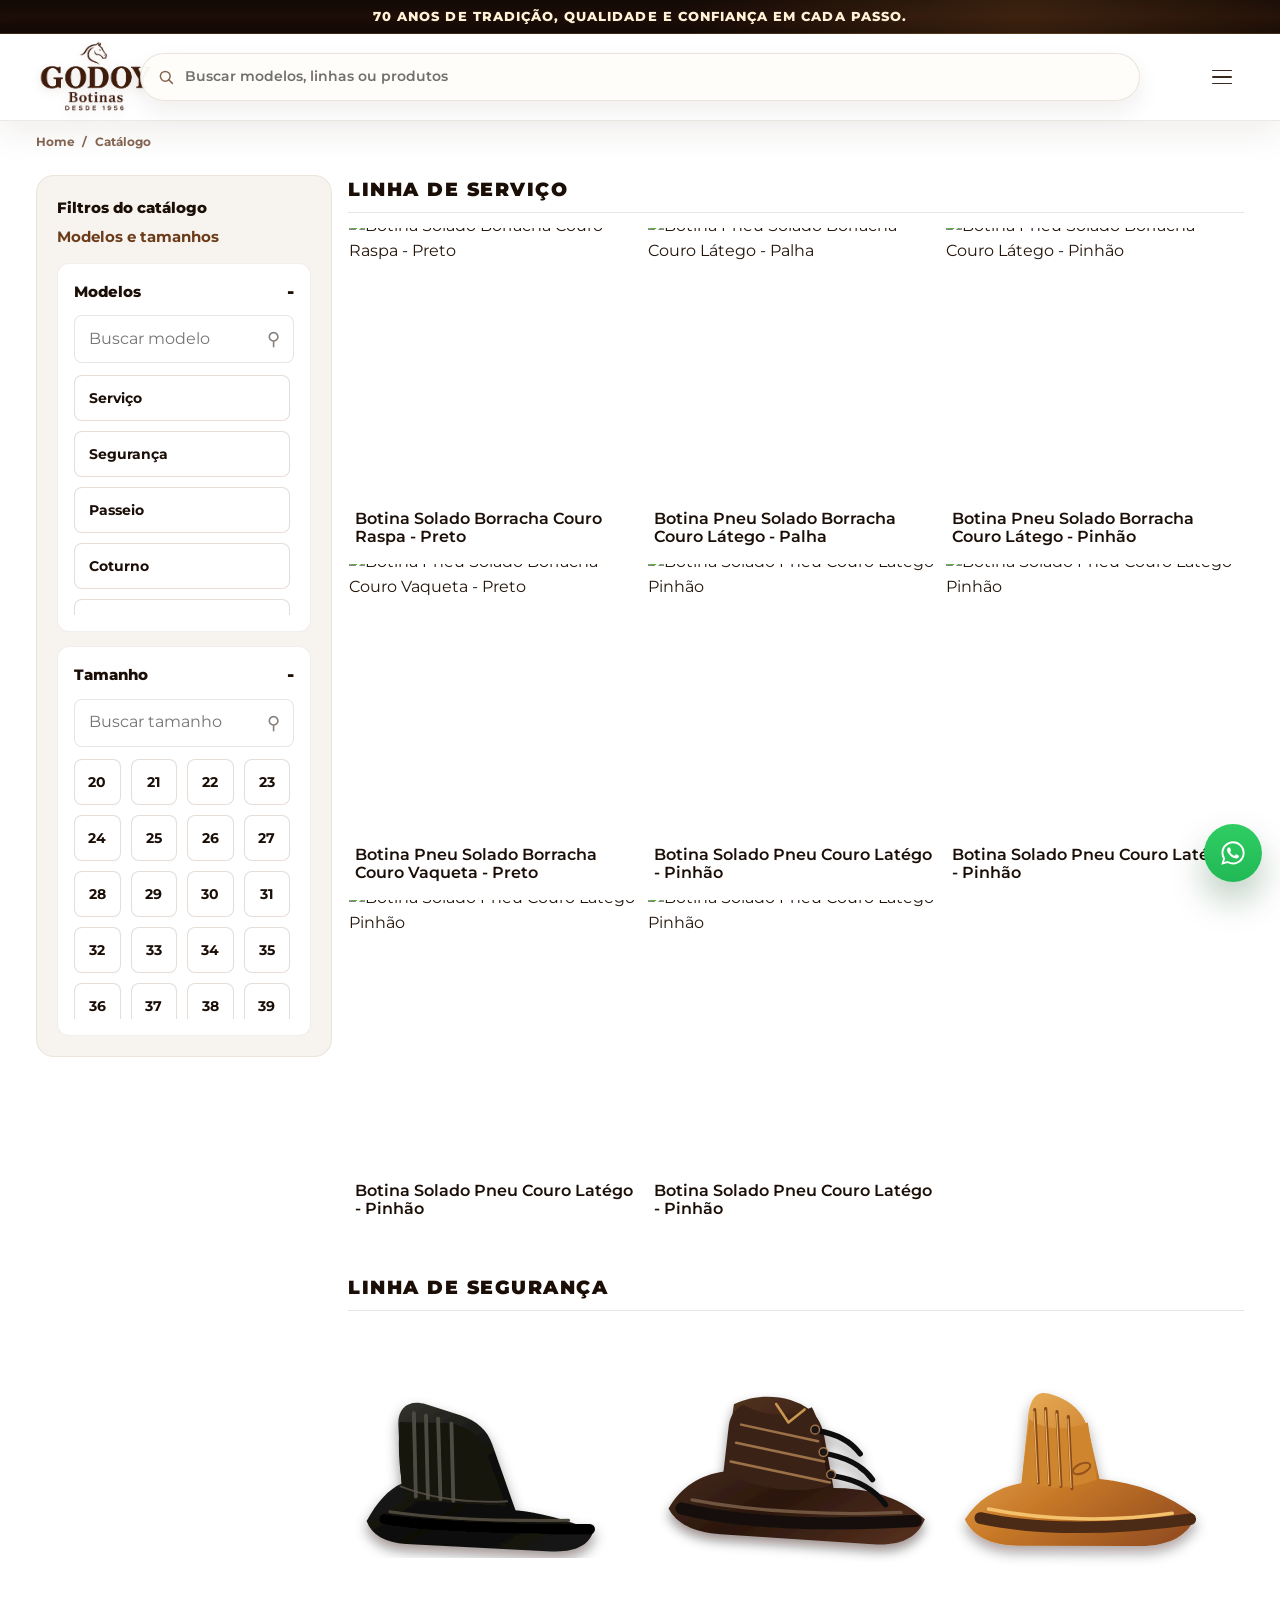
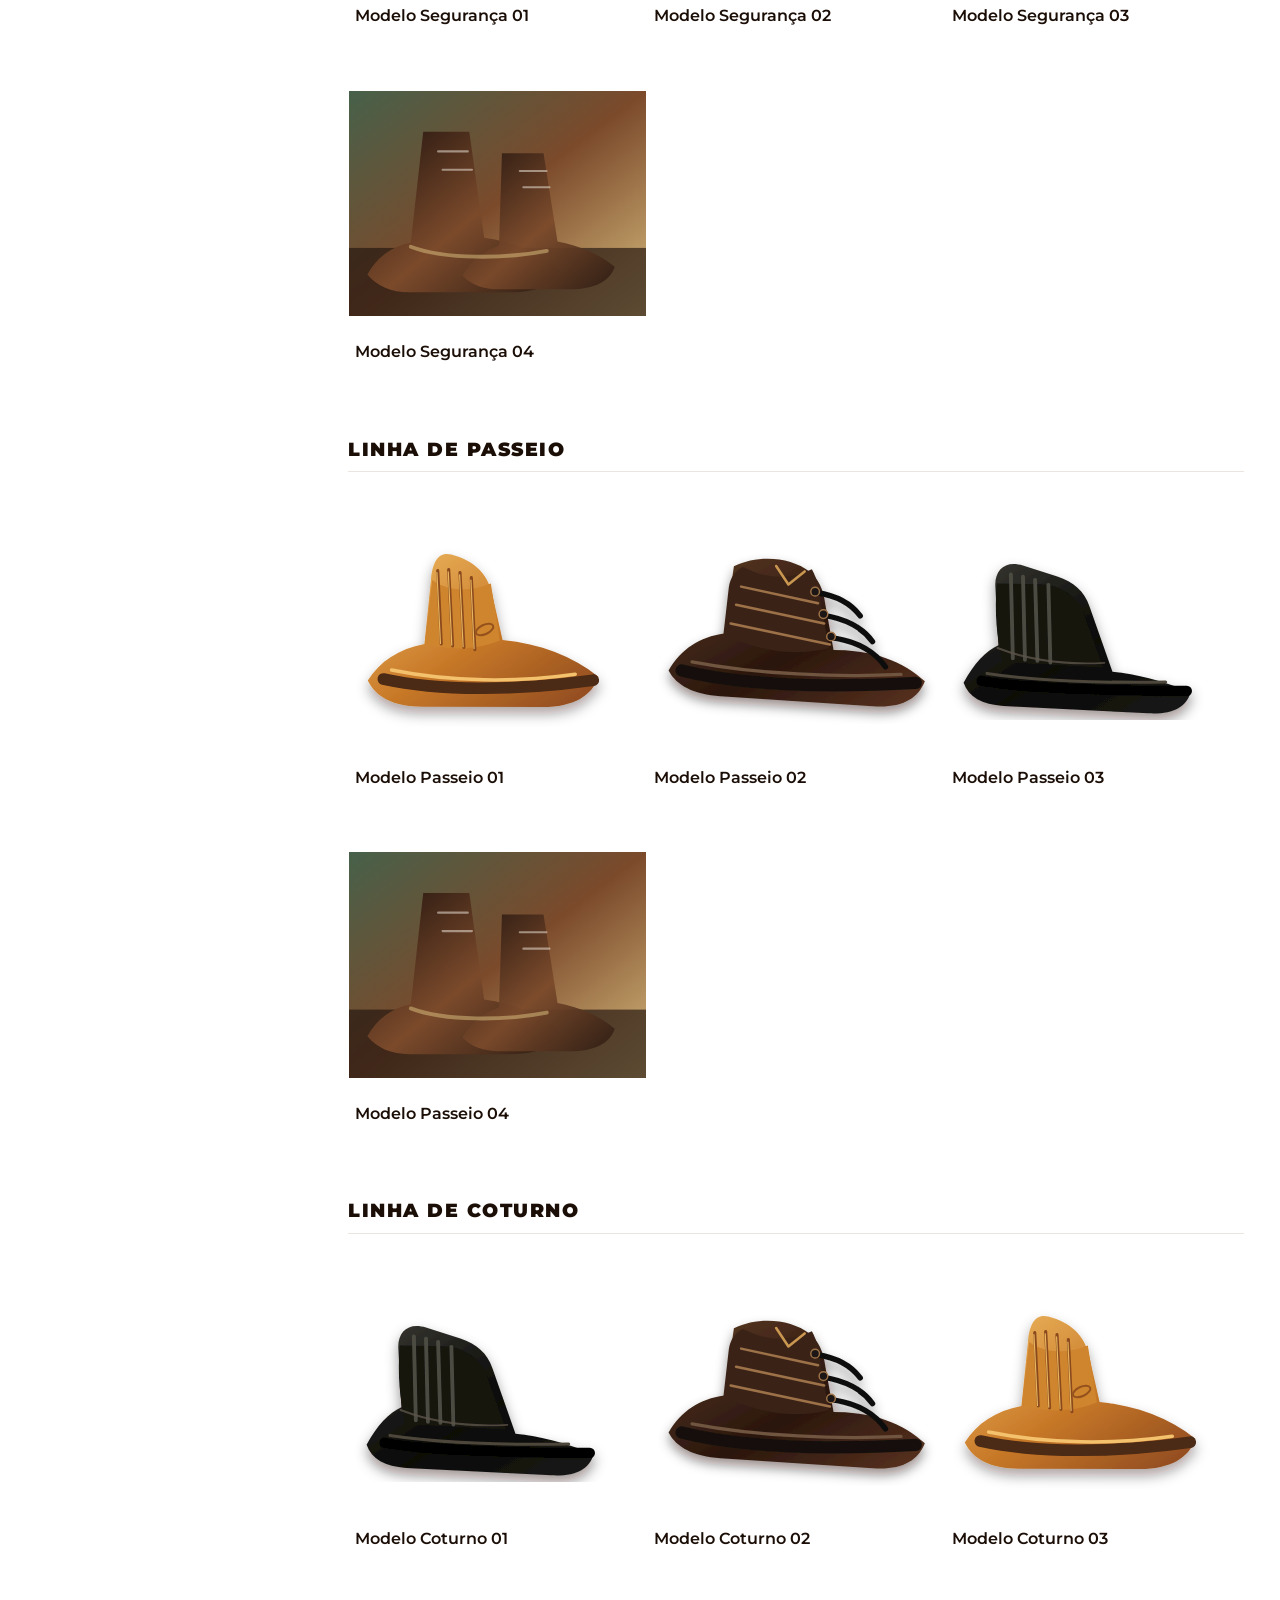
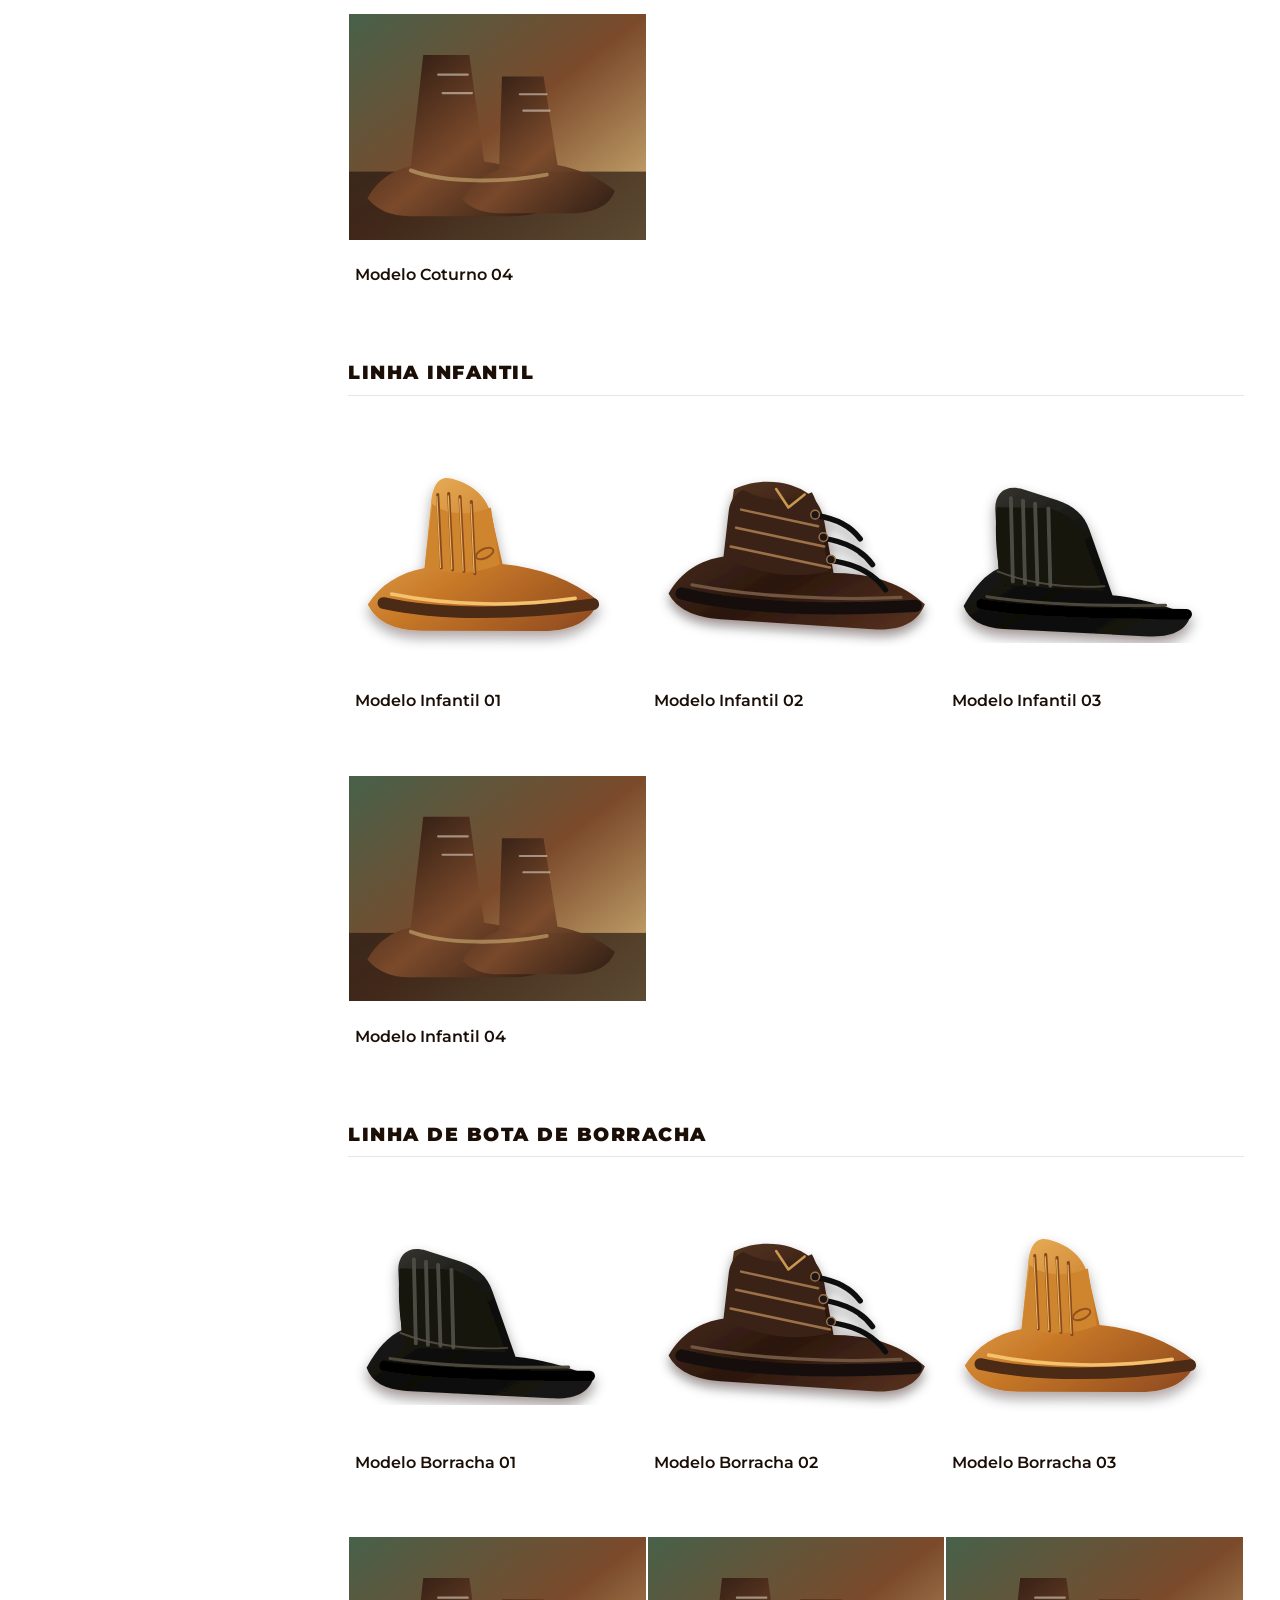
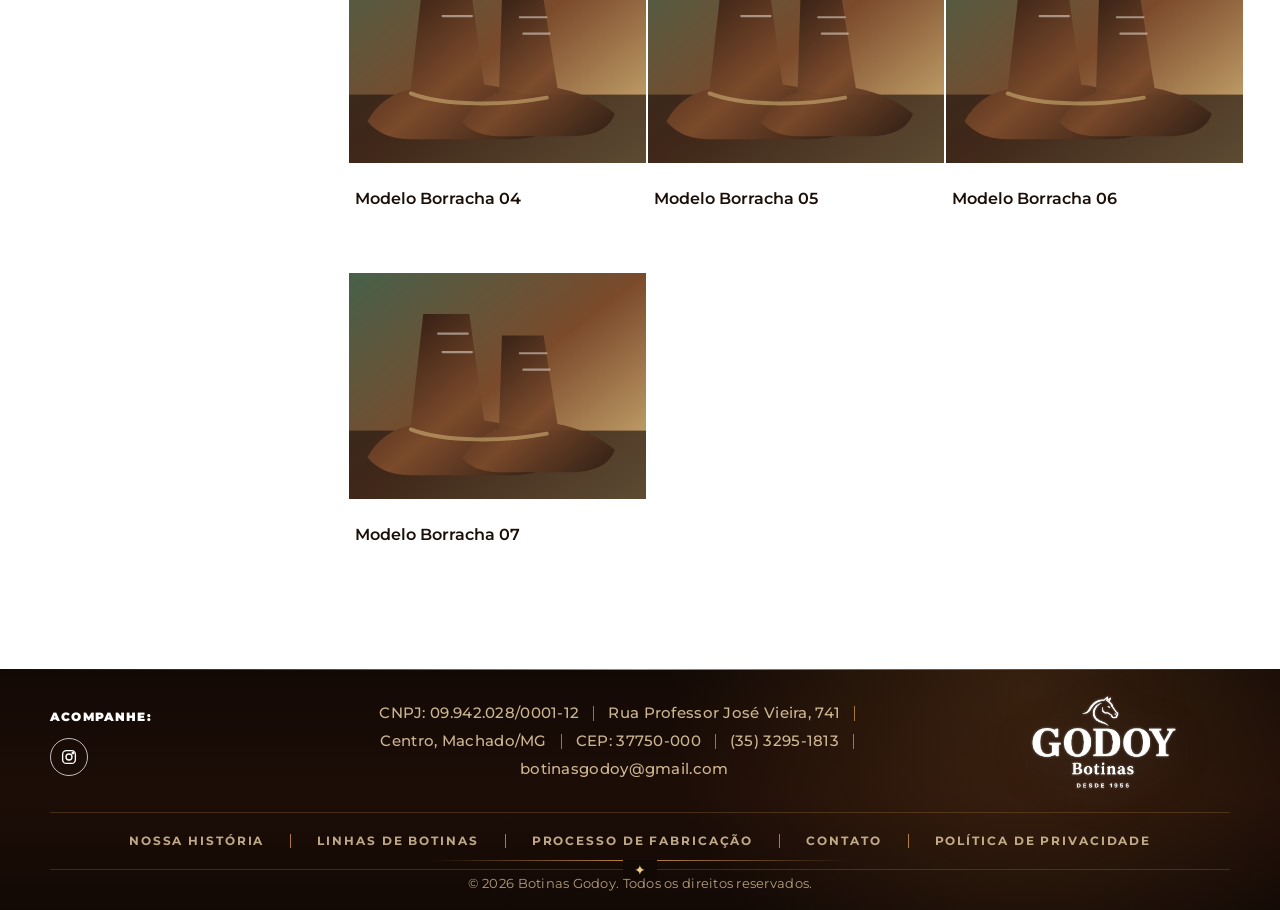
==== commit f7591a65: "Add files via upload" ====
--- a/catalogo.html
+++ b/catalogo.html
@@ -1,9 +1,9 @@
-<!DOCTYPE html>
+﻿<!DOCTYPE html>
 <html lang="pt-BR">
   <head>
     <meta charset="UTF-8" />
     <meta name="viewport" content="width=device-width, initial-scale=1.0" />
-    <title>Catálogo | Botinas Godoy</title>
+    <title>Cat&aacute;logo | Botinas Godoy</title>
     <link rel="preconnect" href="https://fonts.googleapis.com" />
     <link rel="preconnect" href="https://fonts.gstatic.com" crossorigin />
     <link
@@ -12,56 +12,612 @@
     />
     <link rel="stylesheet" href="styles.css" />
   </head>
-  <body>
+  <body class="catalog-page" data-catalog-template="locked">
     <div class="top-announcement">70 anos de tradição, qualidade e confiança em cada passo.</div>
 
-    <header class="site-header" aria-label="Cabeçalho">
+        <header class="site-header home-header" aria-label="Cabe&ccedil;alho da home">
       <a class="brand" href="index.html" aria-label="Botinas Godoy">
         <img class="brand-logo" src="assets/header-logo-enhanced-v2.png" alt="Godoy Botinas" />
       </a>
 
-      <nav class="main-nav" id="main-nav" aria-label="Menu principal" data-menu>
-        <a href="index.html#historia-godoy">História</a>
-        <a href="index.html#botinas-modernas">Fabricação</a>
+      <div class="home-header-search" data-home-search>
+        <label class="home-header-search-bar" aria-label="Buscar produtos da Godoy">
+          <svg viewBox="0 0 24 24" aria-hidden="true">
+            <circle cx="11" cy="11" r="6.5"></circle>
+            <path d="M16 16l4.5 4.5"></path>
+          </svg>
+          <input
+            type="search"
+            name="busca-home"
+            placeholder="Buscar modelos, linhas ou produtos"
+            aria-label="Buscar modelos, linhas ou produtos"
+            data-home-search-input
+          />
+        </label>
+
+        <div class="home-search-dropdown" data-home-search-dropdown>
+          <a class="home-search-card" href="produto-botina-solado-pneu.html" data-home-search-item data-search-text="botina solado pneu couro latego pinhao linha de servico">
+            <span class="home-search-card-media">
+              <img src="assets/produto-servico-03-crop.png" alt="Botina Solado Pneu Couro Látego Pinhão" />
+            </span>
+            <span class="home-search-card-copy">
+              <strong>Botina Solado Pneu Couro L&aacute;tego Pinh&atilde;o</strong>
+              <small>Linha de Servi&ccedil;o</small>
+            </span>
+          </a>
+
+          <a class="home-search-card" href="catalogo.html#linha-seguranca" data-home-search-item data-search-text="linha de seguranca botas couro legitimo">
+            <span class="home-search-card-media">
+              <img src="assets/category-security.png" alt="Linha de Segurança" />
+            </span>
+            <span class="home-search-card-copy">
+              <strong>Linha de Seguran&ccedil;a</strong>
+              <small>Modelos para rotina de trabalho</small>
+            </span>
+          </a>
+
+          <a class="home-search-card" href="catalogo.html#linha-passeio" data-home-search-item data-search-text="linha passeio botinas country casual">
+            <span class="home-search-card-media">
+              <img src="assets/category-walk.png" alt="Linha de Passeio" />
+            </span>
+            <span class="home-search-card-copy">
+              <strong>Linha de Passeio</strong>
+              <small>Visual comercial e uso di&aacute;rio</small>
+            </span>
+          </a>
+        </div>
+      </div>
+
+      <button
+        class="mobile-menu-toggle home-menu-toggle"
+        type="button"
+        aria-label="Abrir menu da home"
+        aria-expanded="false"
+        aria-controls="home-lines-nav"
+        data-mobile-menu-toggle
+      >
+        <span></span>
+        <span></span>
+        <span></span>
+      </button>
+
+      <nav class="header-drawer-nav" id="home-lines-nav" aria-label="Menu da home" data-mobile-menu>
+        <a href="index.html#historia-godoy">Hist&oacute;ria</a>
+        <a href="fabricacao.html">Fabrica&ccedil;&atilde;o</a>
         <a href="index.html#atendimento">Contato</a>
-        <a href="index.html#categorias">Linhas</a>
+        <a href="catalogo.html#linha-servico">Servi&ccedil;o</a>
+        <a href="catalogo.html#linha-seguranca">Seguran&ccedil;a</a>
+        <a href="catalogo.html#linha-passeio">Passeio</a>
+        <a href="catalogo.html#linha-coturno">Coturno</a>
+        <a href="catalogo.html#linha-infantil">Infantil</a>
+        <a href="catalogo.html#linha-borracha">Borracha</a>
       </nav>
     </header>
 
-    <main class="subpage">
-      <section class="subpage-hero catalog-hero">
-        <span class="eyebrow">Catálogo de produtos</span>
-        <h1>Botinas para serviço, segurança e uso diário.</h1>
-        <p>Espaço preparado para receber os modelos finais, fotos, códigos, numerações e descrições técnicas.</p>
-      </section>
-
-      <section class="catalog-grid" aria-label="Produtos em destaque">
-        <article class="product-card">
-          <div class="product-image category-service">
-            <img src="assets/category-placeholder.svg" alt="Produto padrão da linha de serviço" />
-          </div>
-          <h2>Modelo Serviço</h2>
-          <p>Imagem e informações provisórias para a linha de serviço.</p>
-        </article>
-
-        <article class="product-card">
-          <div class="product-image category-security">
-            <img src="assets/category-placeholder.svg" alt="Produto padrão da linha de segurança" />
-          </div>
-          <h2>Modelo Segurança</h2>
-          <p>Imagem e informações provisórias para a linha de segurança.</p>
-        </article>
-
-        <article class="product-card">
-          <div class="product-image category-walk">
-            <img src="assets/category-placeholder.svg" alt="Produto padrão da linha de passeio" />
-          </div>
-          <h2>Modelo Passeio</h2>
-          <p>Imagem e informações provisórias para a linha de passeio.</p>
-        </article>
-      </section>
+    <main class="catalog-page-main">
+      <div class="catalog-page-path product-page-path" aria-label="Caminho da página">
+        <a href="index.html">Home</a>
+        <span>/</span>
+        <span>Cat&aacute;logo</span>
+        <span class="catalog-path-separator" data-catalog-breadcrumb-separator hidden>/</span>
+        <span class="catalog-path-current" data-catalog-breadcrumb-current hidden></span>
+      </div>
+
+      <div class="catalog-layout">
+        <div class="catalog-mobile-filter-overlay" data-catalog-filter-overlay></div>
+
+        <aside class="catalog-filters" id="catalog-filters" aria-label="Filtros do cat&aacute;logo" data-catalog-filters-panel>
+          <div class="catalog-mobile-filter-head">
+            <strong>Filtrar</strong>
+            <button type="button" class="catalog-mobile-filter-close" aria-label="Fechar filtros" data-catalog-filter-close>
+              &times;
+            </button>
+          </div>
+          <div class="catalog-filter-selected" data-filter-summary>
+            <strong>Filtros do cat&aacute;logo</strong>
+            <span>Modelos e tamanhos</span>
+          </div>
+
+          <section class="catalog-filter-card" aria-labelledby="filter-modelos-title">
+            <div class="catalog-filter-heading">
+              <h2 id="filter-modelos-title">Modelos</h2>
+              <span>-</span>
+            </div>
+            <div class="catalog-filter-search">
+              <input type="text" placeholder="Buscar modelo" aria-label="Buscar modelo" data-model-search />
+              <span aria-hidden="true">&#9906;</span>
+            </div>
+            <nav class="catalog-filter-options" aria-label="Linhas e modelos" data-model-filters>
+              <a href="#linha-servico" data-filter-line="servico">Servi&ccedil;o</a>
+              <a href="#linha-seguranca" data-filter-line="seguranca">Seguran&ccedil;a</a>
+              <a href="#linha-passeio" data-filter-line="passeio">Passeio</a>
+              <a href="#linha-coturno" data-filter-line="coturno">Coturno</a>
+              <a href="#linha-infantil" data-filter-line="infantil">Infantil</a>
+              <a href="#linha-borracha" data-filter-line="borracha">Borracha</a>
+            </nav>
+          </section>
+
+          <section class="catalog-filter-card" aria-labelledby="filter-tamanho-title">
+            <div class="catalog-filter-heading">
+              <h2 id="filter-tamanho-title">Tamanho</h2>
+              <span>-</span>
+            </div>
+            <div class="catalog-filter-search">
+              <input type="text" placeholder="Buscar tamanho" aria-label="Buscar tamanho" data-size-search />
+              <span aria-hidden="true">&#9906;</span>
+            </div>
+            <div class="catalog-size-options" aria-label="Tamanhos dispon&iacute;veis" data-size-filters>
+              <button type="button" data-filter-size="20">20</button>
+              <button type="button" data-filter-size="21">21</button>
+              <button type="button" data-filter-size="22">22</button>
+              <button type="button" data-filter-size="23">23</button>
+              <button type="button" data-filter-size="24">24</button>
+              <button type="button" data-filter-size="25">25</button>
+              <button type="button" data-filter-size="26">26</button>
+              <button type="button" data-filter-size="27">27</button>
+              <button type="button" data-filter-size="28">28</button>
+              <button type="button" data-filter-size="29">29</button>
+              <button type="button" data-filter-size="30">30</button>
+              <button type="button" data-filter-size="31">31</button>
+              <button type="button" data-filter-size="32">32</button>
+              <button type="button" data-filter-size="33">33</button>
+              <button type="button" data-filter-size="34">34</button>
+              <button type="button" data-filter-size="35">35</button>
+              <button type="button" data-filter-size="36">36</button>
+              <button type="button" data-filter-size="37">37</button>
+              <button type="button" data-filter-size="38">38</button>
+              <button type="button" data-filter-size="39">39</button>
+              <button type="button" data-filter-size="40">40</button>
+              <button type="button" data-filter-size="41">41</button>
+              <button type="button" data-filter-size="42">42</button>
+              <button type="button" data-filter-size="43">43</button>
+              <button type="button" data-filter-size="44">44</button>
+              <button type="button" data-filter-size="45">45</button>
+            </div>
+          </section>
+        </aside>
+
+        <section class="catalog-model-sections" id="catalogo-linhas" aria-label="Cat&aacute;logo dividido por linhas e modelos">
+        <section class="catalog-model-section" id="linha-servico" data-line="servico">
+          <header class="line-showcase-card">
+            <div class="line-showcase-copy">
+              <h2>Linha de Servi&ccedil;o</h2>
+            </div>
+          </header>
+
+          <div class="catalog-mobile-toolbar">
+          <button
+            class="catalog-mobile-filter-toggle"
+            type="button"
+            aria-label="Abrir filtros do cat&aacute;logo"
+            aria-expanded="false"
+            aria-controls="catalog-filters"
+            data-catalog-filter-toggle
+          >
+            <svg class="catalog-mobile-filter-icon" viewBox="0 0 24 24" aria-hidden="true">
+              <path d="M4.5 6.5h15l-6.1 7v4.6l-2.8-1.6v-3z"></path>
+            </svg>
+            <span>Filtrar</span>
+          </button>
+
+          <div class="catalog-mobile-view-toggle" aria-label="VisualizaÃ§Ã£o dos produtos">
+            <button type="button" class="is-active" data-catalog-view="2" aria-label="Ver 2 produtos por linha">
+              <svg viewBox="0 0 24 24" aria-hidden="true">
+                <rect x="5" y="4" width="5" height="7" rx="1"></rect>
+                <rect x="14" y="4" width="5" height="7" rx="1"></rect>
+                <rect x="5" y="13" width="5" height="7" rx="1"></rect>
+                <rect x="14" y="13" width="5" height="7" rx="1"></rect>
+              </svg>
+            </button>
+            <button type="button" data-catalog-view="1" aria-label="Ver 1 produto por linha">
+              <svg viewBox="0 0 24 24" aria-hidden="true">
+                <rect x="9.5" y="4" width="5" height="7" rx="1"></rect>
+                <rect x="9.5" y="13" width="5" height="7" rx="1"></rect>
+              </svg>
+            </button>
+          </div>
+        </div>
+
+          <div class="product-catalog-grid product-catalog-grid-featured" aria-label="Modelos da linha de servi&ccedil;o">
+            <!-- CARD MESTRE: o terceiro card define o padrao visual. Nas proximas edicoes, manter estrutura, classes, dimensoes e ordem dos elementos. -->
+            <a
+              class="product-slot product-slot-featured"
+              href="produto-botina-solado-pneu.html"
+              data-product-view
+              data-product-title="Botina Solado Borracha Couro Raspa - Preto"
+              data-product-code="Ref.: 2001"
+              data-product-line="Linha de Servi&ccedil;o"
+              data-product-image="assets/produto-servico-card01-catalog.png"
+              data-product-images="assets/produto-servico-card01-catalog.png|assets/produto-servico-card01-01.png|assets/produto-servico-card01-03.png|assets/produto-servico-card01-04.png"
+              data-product-description="Botina em couro marrom com el&aacute;stico lateral preto, puxador traseiro e solado escuro. Um modelo vers&aacute;til para rotina de trabalho, uso di&aacute;rio e composi&ccedil;&otilde;es com estilo country."
+              data-product-specs="Couro marrom|El&aacute;stico lateral preto|Solado escuro|Puxador traseiro|4 fotos do produto"
+              data-product-sizes="33|34|35|36|37|38|39|40|41|42|43|44"
+            >
+              <span class="product-slot-media">
+                <img class="product-photo" src="assets/produto-servico-card01-catalog.png" alt="Botina Solado Borracha Couro Raspa - Preto" />
+                <span class="product-photo-count">4 fotos</span>
+              </span>
+              <span class="product-slot-info"><span>Couro leg&iacute;timo</span><strong>Botina Solado Borracha Couro Raspa - Preto</strong></span>
+            </a>
+            <a
+              class="product-slot product-slot-featured"
+              href="produto-botina-solado-pneu-02.html"
+              data-product-view
+              data-product-title="Botina Pneu Solado Borracha Couro L&aacute;tego - Palha"
+              data-product-code="Ref.: 2002"
+              data-product-line="Linha de Servi&ccedil;o"
+              data-product-image="assets/produto-servico-card02-catalog.png"
+              data-product-images="assets/produto-servico-card02-catalog.png|assets/produto-servico-card02-02.png|assets/produto-servico-card02-03.png|assets/produto-servico-card02-04.png"
+              data-product-description="Botina em couro marrom com el&aacute;stico lateral preto, puxador traseiro e solado escuro. Um modelo vers&aacute;til para rotina de trabalho, uso di&aacute;rio e composi&ccedil;&otilde;es com estilo country."
+              data-product-specs="Couro marrom|El&aacute;stico lateral preto|Solado escuro|Puxador traseiro|4 fotos do produto"
+              data-product-sizes="33|34|35|36|37|38|39|40|41|42|43|44"
+            >
+              <span class="product-slot-media">
+                <img class="product-photo" src="assets/produto-servico-card02-catalog-large.png" alt="Botina Pneu Solado Borracha Couro L&aacute;tego - Palha" />
+                <span class="product-photo-count">4 fotos</span>
+              </span>
+              <span class="product-slot-info"><span>Couro leg&iacute;timo</span><strong>Botina Pneu Solado Borracha Couro L&aacute;tego - Palha</strong></span>
+            </a>
+            <a
+              class="product-slot product-slot-featured"
+              href="produto-botina-solado-pneu-03.html"
+              data-card-template="master"
+              data-edit-scope="image-and-copy-only"
+              data-product-view
+              data-product-title="Botina Pneu Solado Borracha Couro L&aacute;tego - Pinh&atilde;o"
+              data-product-code="Modelo a definir"
+              data-product-line="Linha de Servi&ccedil;o"
+              data-product-image="assets/produto-servico-03-crop.png"
+              data-product-images="assets/produto-servico-01-crop.png|assets/produto-servico-02-crop.png|assets/produto-servico-03-crop.png|assets/produto-servico-04-crop.png"
+              data-product-description="Botina em couro marrom com el&aacute;stico lateral preto, puxador traseiro e solado escuro. Um modelo vers&aacute;til para rotina de trabalho, uso di&aacute;rio e composi&ccedil;&otilde;es com estilo country."
+              data-product-specs="Couro marrom|El&aacute;stico lateral preto|Solado escuro|Puxador traseiro|4 fotos do produto"
+              data-product-sizes="33|34|35|36|37|38|39|40|41|42|43|44|45"
+            >
+              <span class="product-slot-media">
+                <img class="product-photo" src="assets/produto-servico-03-crop.png" alt="Botina Pneu Solado Borracha Couro L&aacute;tego - Pinh&atilde;o" />
+                <span class="product-photo-count">4 fotos</span>
+              </span>
+              <span class="product-slot-info"><span>Couro leg&iacute;timo</span><strong>Botina Pneu Solado Borracha Couro L&aacute;tego - Pinh&atilde;o</strong></span>
+            </a>
+            <a
+              class="product-slot product-slot-featured"
+              href="produto-botina-solado-pneu-04.html"
+              data-product-view
+              data-product-title="Botina Pneu Solado Borracha Couro Vaqueta - Preto"
+              data-product-code="Ref.: 2004"
+              data-product-line="Linha de Servi&ccedil;o"
+              data-product-image="assets/produto-servico-card04-catalog.png"
+              data-product-images="assets/produto-servico-card04-catalog.png|assets/produto-servico-card04-02.png|assets/produto-servico-card04-03.png|assets/produto-servico-card04-04.png"
+              data-product-description="Botina em couro marrom com el&aacute;stico lateral preto, puxador traseiro e solado escuro. Um modelo vers&aacute;til para rotina de trabalho, uso di&aacute;rio e composi&ccedil;&otilde;es com estilo country."
+              data-product-specs="Couro marrom|El&aacute;stico lateral preto|Solado escuro|Puxador traseiro|4 fotos do produto"
+              data-product-sizes="37|38|39|40|41|42|43|44"
+            >
+              <span class="product-slot-media">
+                <img class="product-photo" src="assets/produto-servico-card04-catalog.png" alt="Botina Pneu Solado Borracha Couro Vaqueta - Preto" />
+                <span class="product-photo-count">4 fotos</span>
+              </span>
+              <span class="product-slot-info"><span>Couro leg&iacute;timo</span><strong>Botina Pneu Solado Borracha Couro Vaqueta - Preto</strong></span>
+            </a>
+            <a
+              class="product-slot product-slot-featured"
+              href="produto-botina-solado-pneu-05.html"
+              data-product-view
+              data-product-title="Botina Solado Pneu Couro Lat&eacute;go - Pinh&atilde;o"
+              data-product-code="Modelo a definir"
+              data-product-line="Linha de Servi&ccedil;o"
+              data-product-image="assets/produto-servico-03-crop.png"
+              data-product-images="assets/produto-servico-01-crop.png|assets/produto-servico-02-crop.png|assets/produto-servico-03-crop.png|assets/produto-servico-04-crop.png"
+              data-product-description="Botina em couro marrom com el&aacute;stico lateral preto, puxador traseiro e solado escuro. Um modelo vers&aacute;til para rotina de trabalho, uso di&aacute;rio e composi&ccedil;&otilde;es com estilo country."
+              data-product-specs="Couro marrom|El&aacute;stico lateral preto|Solado escuro|Puxador traseiro|4 fotos do produto"
+              data-product-sizes="33|34|35|36|37|38|39|40|41|42|43|44|45"
+            >
+              <span class="product-slot-media">
+                <img class="product-photo" src="assets/produto-servico-03-crop.png" alt="Botina Solado Pneu Couro Lat&eacute;go - Pinh&atilde;o" />
+                <span class="product-photo-count">4 fotos</span>
+              </span>
+              <span class="product-slot-info"><span>Couro leg&iacute;timo</span><strong>Botina Solado Pneu Couro Lat&eacute;go - Pinh&atilde;o</strong></span>
+            </a>
+            <a
+              class="product-slot product-slot-featured"
+              href="produto-botina-solado-pneu-06.html"
+              data-product-view
+              data-product-title="Botina Solado Pneu Couro Lat&eacute;go - Pinh&atilde;o"
+              data-product-code="Modelo a definir"
+              data-product-line="Linha de Servi&ccedil;o"
+              data-product-image="assets/produto-servico-03-crop.png"
+              data-product-images="assets/produto-servico-01-crop.png|assets/produto-servico-02-crop.png|assets/produto-servico-03-crop.png|assets/produto-servico-04-crop.png"
+              data-product-description="Botina em couro marrom com el&aacute;stico lateral preto, puxador traseiro e solado escuro. Um modelo vers&aacute;til para rotina de trabalho, uso di&aacute;rio e composi&ccedil;&otilde;es com estilo country."
+              data-product-specs="Couro marrom|El&aacute;stico lateral preto|Solado escuro|Puxador traseiro|4 fotos do produto"
+              data-product-sizes="33|34|35|36|37|38|39|40|41|42|43|44|45"
+            >
+              <span class="product-slot-media">
+                <img class="product-photo" src="assets/produto-servico-03-crop.png" alt="Botina Solado Pneu Couro Lat&eacute;go - Pinh&atilde;o" />
+                <span class="product-photo-count">4 fotos</span>
+              </span>
+              <span class="product-slot-info"><span>Couro leg&iacute;timo</span><strong>Botina Solado Pneu Couro Lat&eacute;go - Pinh&atilde;o</strong></span>
+            </a>
+            <a
+              class="product-slot product-slot-featured"
+              href="produto-botina-solado-pneu-07.html"
+              data-product-view
+              data-product-title="Botina Solado Pneu Couro Lat&eacute;go - Pinh&atilde;o"
+              data-product-code="Modelo a definir"
+              data-product-line="Linha de Servi&ccedil;o"
+              data-product-image="assets/produto-servico-03-crop.png"
+              data-product-images="assets/produto-servico-01-crop.png|assets/produto-servico-02-crop.png|assets/produto-servico-03-crop.png|assets/produto-servico-04-crop.png"
+              data-product-description="Botina em couro marrom com el&aacute;stico lateral preto, puxador traseiro e solado escuro. Um modelo vers&aacute;til para rotina de trabalho, uso di&aacute;rio e composi&ccedil;&otilde;es com estilo country."
+              data-product-specs="Couro marrom|El&aacute;stico lateral preto|Solado escuro|Puxador traseiro|4 fotos do produto"
+              data-product-sizes="33|34|35|36|37|38|39|40|41|42|43|44|45"
+            >
+              <span class="product-slot-media">
+                <img class="product-photo" src="assets/produto-servico-03-crop.png" alt="Botina Solado Pneu Couro Lat&eacute;go - Pinh&atilde;o" />
+                <span class="product-photo-count">4 fotos</span>
+              </span>
+              <span class="product-slot-info"><span>Couro leg&iacute;timo</span><strong>Botina Solado Pneu Couro Lat&eacute;go - Pinh&atilde;o</strong></span>
+            </a>
+            <a
+              class="product-slot product-slot-featured"
+              href="produto-botina-solado-pneu-08.html"
+              data-product-view
+              data-product-title="Botina Solado Pneu Couro Lat&eacute;go - Pinh&atilde;o"
+              data-product-code="Modelo a definir"
+              data-product-line="Linha de Servi&ccedil;o"
+              data-product-image="assets/produto-servico-03-crop.png"
+              data-product-images="assets/produto-servico-01-crop.png|assets/produto-servico-02-crop.png|assets/produto-servico-03-crop.png|assets/produto-servico-04-crop.png"
+              data-product-description="Botina em couro marrom com el&aacute;stico lateral preto, puxador traseiro e solado escuro. Um modelo vers&aacute;til para rotina de trabalho, uso di&aacute;rio e composi&ccedil;&otilde;es com estilo country."
+              data-product-specs="Couro marrom|El&aacute;stico lateral preto|Solado escuro|Puxador traseiro|4 fotos do produto"
+              data-product-sizes="33|34|35|36|37|38|39|40|41|42|43|44|45"
+            >
+              <span class="product-slot-media">
+                <img class="product-photo" src="assets/produto-servico-03-crop.png" alt="Botina Solado Pneu Couro Lat&eacute;go - Pinh&atilde;o" />
+                <span class="product-photo-count">4 fotos</span>
+              </span>
+              <span class="product-slot-info"><span>Couro leg&iacute;timo</span><strong>Botina Solado Pneu Couro Lat&eacute;go - Pinh&atilde;o</strong></span>
+            </a>
+          </div>
+        </section>
+
+        <section class="catalog-model-section" id="linha-seguranca" data-line="seguranca">
+          <header class="line-showcase-card">
+            <div class="line-showcase-copy">
+              <h2>Linha de Seguran&ccedil;a</h2>
+            </div>
+          </header>
+
+          <div class="product-catalog-grid" aria-label="Modelos da linha de seguran&ccedil;a">
+            <a class="product-slot" href="#" data-product-view data-product-title="Modelo Seguran&ccedil;a 01" data-product-line="Linha de Seguran&ccedil;a" data-product-image="assets/boot-black.svg" data-product-description="Espa&ccedil;o reservado para a foto e informa&ccedil;&otilde;es do produto." data-product-sizes="33|34|35|36|37|38|39|40|41|42|43|44|45">
+              <span class="product-slot-media"><img src="assets/boot-black.svg" alt="Espa&ccedil;o para imagem do Modelo Seguran&ccedil;a 01" /></span>
+              <span class="product-slot-info"><span>Couro leg&iacute;timo</span><strong>Modelo Seguran&ccedil;a 01</strong><small>Adicionar foto e detalhes</small></span>
+            </a>
+            <a class="product-slot" href="#" data-product-view data-product-title="Modelo Seguran&ccedil;a 02" data-product-line="Linha de Seguran&ccedil;a" data-product-image="assets/boot-brown.svg" data-product-description="Espa&ccedil;o reservado para a foto e informa&ccedil;&otilde;es do produto." data-product-sizes="33|34|35|36|37|38|39|40|41|42|43|44|45">
+              <span class="product-slot-media"><img src="assets/boot-brown.svg" alt="Espa&ccedil;o para imagem do Modelo Seguran&ccedil;a 02" /></span>
+              <span class="product-slot-info"><span>Couro leg&iacute;timo</span><strong>Modelo Seguran&ccedil;a 02</strong><small>Adicionar foto e detalhes</small></span>
+            </a>
+            <a class="product-slot" href="#" data-product-view data-product-title="Modelo Seguran&ccedil;a 03" data-product-line="Linha de Seguran&ccedil;a" data-product-image="assets/boot-tan.svg" data-product-description="Espa&ccedil;o reservado para a foto e informa&ccedil;&otilde;es do produto." data-product-sizes="33|34|35|36|37|38|39|40|41|42|43|44|45">
+              <span class="product-slot-media"><img src="assets/boot-tan.svg" alt="Espa&ccedil;o para imagem do Modelo Seguran&ccedil;a 03" /></span>
+              <span class="product-slot-info"><span>Couro leg&iacute;timo</span><strong>Modelo Seguran&ccedil;a 03</strong><small>Adicionar foto e detalhes</small></span>
+            </a>
+            <a class="product-slot" href="#" data-product-view data-product-title="Modelo Seguran&ccedil;a 04" data-product-line="Linha de Seguran&ccedil;a" data-product-image="assets/card-placeholder.svg" data-product-description="Espa&ccedil;o reservado para a foto e informa&ccedil;&otilde;es do produto." data-product-sizes="33|34|35|36|37|38|39|40|41|42|43|44|45">
+              <span class="product-slot-media"><img src="assets/card-placeholder.svg" alt="Espa&ccedil;o para imagem do Modelo Seguran&ccedil;a 04" /></span>
+              <span class="product-slot-info"><span>Couro leg&iacute;timo</span><strong>Modelo Seguran&ccedil;a 04</strong><small>Adicionar foto e detalhes</small></span>
+            </a>
+          </div>
+        </section>
+
+        <section class="catalog-model-section" id="linha-passeio" data-line="passeio">
+          <header class="line-showcase-card">
+            <div class="line-showcase-copy">
+              <h2>Linha de Passeio</h2>
+            </div>
+          </header>
+
+          <div class="product-catalog-grid" aria-label="Modelos da linha de passeio">
+            <a class="product-slot" href="#" data-product-view data-product-title="Modelo Passeio 01" data-product-line="Linha de Passeio" data-product-image="assets/boot-tan.svg" data-product-description="Espa&ccedil;o reservado para a foto e informa&ccedil;&otilde;es do produto." data-product-sizes="33|34|35|36|37|38|39|40|41|42|43|44|45">
+              <span class="product-slot-media"><img src="assets/boot-tan.svg" alt="Espa&ccedil;o para imagem do Modelo Passeio 01" /></span>
+              <span class="product-slot-info"><span>Couro leg&iacute;timo</span><strong>Modelo Passeio 01</strong><small>Adicionar foto e detalhes</small></span>
+            </a>
+            <a class="product-slot" href="#" data-product-view data-product-title="Modelo Passeio 02" data-product-line="Linha de Passeio" data-product-image="assets/boot-brown.svg" data-product-description="Espa&ccedil;o reservado para a foto e informa&ccedil;&otilde;es do produto." data-product-sizes="33|34|35|36|37|38|39|40|41|42|43|44|45">
+              <span class="product-slot-media"><img src="assets/boot-brown.svg" alt="Espa&ccedil;o para imagem do Modelo Passeio 02" /></span>
+              <span class="product-slot-info"><span>Couro leg&iacute;timo</span><strong>Modelo Passeio 02</strong><small>Adicionar foto e detalhes</small></span>
+            </a>
+            <a class="product-slot" href="#" data-product-view data-product-title="Modelo Passeio 03" data-product-line="Linha de Passeio" data-product-image="assets/boot-black.svg" data-product-description="Espa&ccedil;o reservado para a foto e informa&ccedil;&otilde;es do produto." data-product-sizes="33|34|35|36|37|38|39|40|41|42|43|44|45">
+              <span class="product-slot-media"><img src="assets/boot-black.svg" alt="Espa&ccedil;o para imagem do Modelo Passeio 03" /></span>
+              <span class="product-slot-info"><span>Couro leg&iacute;timo</span><strong>Modelo Passeio 03</strong><small>Adicionar foto e detalhes</small></span>
+            </a>
+            <a class="product-slot" href="#" data-product-view data-product-title="Modelo Passeio 04" data-product-line="Linha de Passeio" data-product-image="assets/card-placeholder.svg" data-product-description="Espa&ccedil;o reservado para a foto e informa&ccedil;&otilde;es do produto." data-product-sizes="33|34|35|36|37|38|39|40|41|42|43|44|45">
+              <span class="product-slot-media"><img src="assets/card-placeholder.svg" alt="Espa&ccedil;o para imagem do Modelo Passeio 04" /></span>
+              <span class="product-slot-info"><span>Couro leg&iacute;timo</span><strong>Modelo Passeio 04</strong><small>Adicionar foto e detalhes</small></span>
+            </a>
+          </div>
+        </section>
+
+        <section class="catalog-model-section" id="linha-coturno" data-line="coturno">
+          <header class="line-showcase-card">
+            <div class="line-showcase-copy">
+              <h2>Linha de Coturno</h2>
+            </div>
+          </header>
+
+          <div class="product-catalog-grid" aria-label="Modelos da linha de coturno">
+            <a class="product-slot" href="#" data-product-view data-product-title="Modelo Coturno 01" data-product-line="Linha de Coturno" data-product-image="assets/boot-black.svg" data-product-description="Espa&ccedil;o reservado para a foto e informa&ccedil;&otilde;es do produto." data-product-sizes="33|34|35|36|37|38|39|40|41|42|43|44|45">
+              <span class="product-slot-media"><img src="assets/boot-black.svg" alt="Espa&ccedil;o para imagem do Modelo Coturno 01" /></span>
+              <span class="product-slot-info"><span>Couro leg&iacute;timo</span><strong>Modelo Coturno 01</strong><small>Adicionar foto e detalhes</small></span>
+            </a>
+            <a class="product-slot" href="#" data-product-view data-product-title="Modelo Coturno 02" data-product-line="Linha de Coturno" data-product-image="assets/boot-brown.svg" data-product-description="Espa&ccedil;o reservado para a foto e informa&ccedil;&otilde;es do produto." data-product-sizes="33|34|35|36|37|38|39|40|41|42|43|44|45">
+              <span class="product-slot-media"><img src="assets/boot-brown.svg" alt="Espa&ccedil;o para imagem do Modelo Coturno 02" /></span>
+              <span class="product-slot-info"><span>Couro leg&iacute;timo</span><strong>Modelo Coturno 02</strong><small>Adicionar foto e detalhes</small></span>
+            </a>
+            <a class="product-slot" href="#" data-product-view data-product-title="Modelo Coturno 03" data-product-line="Linha de Coturno" data-product-image="assets/boot-tan.svg" data-product-description="Espa&ccedil;o reservado para a foto e informa&ccedil;&otilde;es do produto." data-product-sizes="33|34|35|36|37|38|39|40|41|42|43|44|45">
+              <span class="product-slot-media"><img src="assets/boot-tan.svg" alt="Espa&ccedil;o para imagem do Modelo Coturno 03" /></span>
+              <span class="product-slot-info"><span>Couro leg&iacute;timo</span><strong>Modelo Coturno 03</strong><small>Adicionar foto e detalhes</small></span>
+            </a>
+            <a class="product-slot" href="#" data-product-view data-product-title="Modelo Coturno 04" data-product-line="Linha de Coturno" data-product-image="assets/card-placeholder.svg" data-product-description="Espa&ccedil;o reservado para a foto e informa&ccedil;&otilde;es do produto." data-product-sizes="33|34|35|36|37|38|39|40|41|42|43|44|45">
+              <span class="product-slot-media"><img src="assets/card-placeholder.svg" alt="Espa&ccedil;o para imagem do Modelo Coturno 04" /></span>
+              <span class="product-slot-info"><span>Couro leg&iacute;timo</span><strong>Modelo Coturno 04</strong><small>Adicionar foto e detalhes</small></span>
+            </a>
+          </div>
+        </section>
+
+        <section class="catalog-model-section" id="linha-infantil" data-line="infantil">
+          <header class="line-showcase-card">
+            <div class="line-showcase-copy">
+              <h2>Linha Infantil</h2>
+            </div>
+          </header>
+
+          <div class="product-catalog-grid" aria-label="Modelos da linha infantil">
+            <a class="product-slot" href="#" data-product-view data-product-title="Modelo Infantil 01" data-product-line="Linha Infantil" data-product-image="assets/boot-tan.svg" data-product-description="Espa&ccedil;o reservado para a foto e informa&ccedil;&otilde;es do produto." data-product-sizes="20|21|22|23|24|25|26">
+              <span class="product-slot-media"><img src="assets/boot-tan.svg" alt="Espa&ccedil;o para imagem do Modelo Infantil 01" /></span>
+              <span class="product-slot-info"><span>Couro leg&iacute;timo</span><strong>Modelo Infantil 01</strong><small>Adicionar foto e detalhes</small></span>
+            </a>
+            <a class="product-slot" href="#" data-product-view data-product-title="Modelo Infantil 02" data-product-line="Linha Infantil" data-product-image="assets/boot-brown.svg" data-product-description="Espa&ccedil;o reservado para a foto e informa&ccedil;&otilde;es do produto." data-product-sizes="24|25|26|27|28|29|30">
+              <span class="product-slot-media"><img src="assets/boot-brown.svg" alt="Espa&ccedil;o para imagem do Modelo Infantil 02" /></span>
+              <span class="product-slot-info"><span>Couro leg&iacute;timo</span><strong>Modelo Infantil 02</strong><small>Adicionar foto e detalhes</small></span>
+            </a>
+            <a class="product-slot" href="#" data-product-view data-product-title="Modelo Infantil 03" data-product-line="Linha Infantil" data-product-image="assets/boot-black.svg" data-product-description="Espa&ccedil;o reservado para a foto e informa&ccedil;&otilde;es do produto." data-product-sizes="20|21|22|23|24|25|26|27|28|29|30|31|32">
+              <span class="product-slot-media"><img src="assets/boot-black.svg" alt="Espa&ccedil;o para imagem do Modelo Infantil 03" /></span>
+              <span class="product-slot-info"><span>Couro leg&iacute;timo</span><strong>Modelo Infantil 03</strong><small>Adicionar foto e detalhes</small></span>
+            </a>
+            <a class="product-slot" href="#" data-product-view data-product-title="Modelo Infantil 04" data-product-line="Linha Infantil" data-product-image="assets/card-placeholder.svg" data-product-description="Espa&ccedil;o reservado para a foto e informa&ccedil;&otilde;es do produto." data-product-sizes="20|21|22|23|24|25|26|27|28|29|30|31|32">
+              <span class="product-slot-media"><img src="assets/card-placeholder.svg" alt="Espa&ccedil;o para imagem do Modelo Infantil 04" /></span>
+              <span class="product-slot-info"><span>Couro leg&iacute;timo</span><strong>Modelo Infantil 04</strong><small>Adicionar foto e detalhes</small></span>
+            </a>
+          </div>
+        </section>
+
+        <section class="catalog-model-section" id="linha-borracha" data-line="borracha">
+          <header class="line-showcase-card">
+            <div class="line-showcase-copy">
+              <h2>Linha de Bota de Borracha</h2>
+            </div>
+          </header>
+
+          <div class="product-catalog-grid" aria-label="Modelos da linha de bota de borracha">
+            <a class="product-slot" href="#" data-product-view data-product-title="Modelo Borracha 01" data-product-line="Linha de Bota de Borracha" data-product-image="assets/boot-black.svg" data-product-description="Espa&ccedil;o reservado para a foto e informa&ccedil;&otilde;es do produto." data-product-sizes="19|20|21|22|23|24|25|26|27|28|29|30|31">
+              <span class="product-slot-media"><img src="assets/boot-black.svg" alt="Espa&ccedil;o para imagem do Modelo Borracha 01" /></span>
+              <span class="product-slot-info"><span>Couro leg&iacute;timo</span><strong>Modelo Borracha 01</strong><small>Adicionar foto e detalhes</small></span>
+            </a>
+            <a class="product-slot" href="#" data-product-view data-product-title="Modelo Borracha 02" data-product-line="Linha de Bota de Borracha" data-product-image="assets/boot-brown.svg" data-product-description="Espa&ccedil;o reservado para a foto e informa&ccedil;&otilde;es do produto." data-product-sizes="19|20|21|22|23|24|25|26|27|28|29|30|31">
+              <span class="product-slot-media"><img src="assets/boot-brown.svg" alt="Espa&ccedil;o para imagem do Modelo Borracha 02" /></span>
+              <span class="product-slot-info"><span>Couro leg&iacute;timo</span><strong>Modelo Borracha 02</strong><small>Adicionar foto e detalhes</small></span>
+            </a>
+            <a class="product-slot" href="#" data-product-view data-product-title="Modelo Borracha 03" data-product-line="Linha de Bota de Borracha" data-product-image="assets/boot-tan.svg" data-product-description="Espa&ccedil;o reservado para a foto e informa&ccedil;&otilde;es do produto." data-product-sizes="34|35|36|37|38|39">
+              <span class="product-slot-media"><img src="assets/boot-tan.svg" alt="Espa&ccedil;o para imagem do Modelo Borracha 03" /></span>
+              <span class="product-slot-info"><span>Couro leg&iacute;timo</span><strong>Modelo Borracha 03</strong><small>Adicionar foto e detalhes</small></span>
+            </a>
+            <a class="product-slot" href="#" data-product-view data-product-title="Modelo Borracha 04" data-product-line="Linha de Bota de Borracha" data-product-image="assets/card-placeholder.svg" data-product-description="Espa&ccedil;o reservado para a foto e informa&ccedil;&otilde;es do produto." data-product-sizes="34|35|36|37|38|39">
+              <span class="product-slot-media"><img src="assets/card-placeholder.svg" alt="Espa&ccedil;o para imagem do Modelo Borracha 04" /></span>
+              <span class="product-slot-info"><span>Couro leg&iacute;timo</span><strong>Modelo Borracha 04</strong><small>Adicionar foto e detalhes</small></span>
+            </a>
+            <a class="product-slot" href="#" data-product-view data-product-title="Modelo Borracha 05" data-product-line="Linha de Bota de Borracha" data-product-image="assets/card-placeholder.svg" data-product-description="Espa&ccedil;o reservado para a foto e informa&ccedil;&otilde;es do produto." data-product-sizes="34|35|36|37|38|39">
+              <span class="product-slot-media"><img src="assets/card-placeholder.svg" alt="Espa&ccedil;o para imagem do Modelo Borracha 05" /></span>
+              <span class="product-slot-info"><span>Couro leg&iacute;timo</span><strong>Modelo Borracha 05</strong><small>Adicionar foto e detalhes</small></span>
+            </a>
+            <a class="product-slot" href="#" data-product-view data-product-title="Modelo Borracha 06" data-product-line="Linha de Bota de Borracha" data-product-image="assets/card-placeholder.svg" data-product-description="Espa&ccedil;o reservado para a foto e informa&ccedil;&otilde;es do produto." data-product-sizes="34|35|36|37|38|39">
+              <span class="product-slot-media"><img src="assets/card-placeholder.svg" alt="Espa&ccedil;o para imagem do Modelo Borracha 06" /></span>
+              <span class="product-slot-info"><span>Couro leg&iacute;timo</span><strong>Modelo Borracha 06</strong><small>Adicionar foto e detalhes</small></span>
+            </a>
+            <a class="product-slot" href="#" data-product-view data-product-title="Modelo Borracha 07" data-product-line="Linha de Bota de Borracha" data-product-image="assets/card-placeholder.svg" data-product-description="Espa&ccedil;o reservado para a foto e informa&ccedil;&otilde;es do produto." data-product-sizes="37|38|39|40|41|42|43|44">
+              <span class="product-slot-media"><img src="assets/card-placeholder.svg" alt="Espa&ccedil;o para imagem do Modelo Borracha 07" /></span>
+              <span class="product-slot-info"><span>Couro leg&iacute;timo</span><strong>Modelo Borracha 07</strong><small>Adicionar foto e detalhes</small></span>
+            </a>
+          </div>
+        </section>
+        </section>
+      </div>
+
+      <dialog class="product-preview" data-product-preview aria-labelledby="product-preview-title">
+        <button class="product-preview-close" type="button" aria-label="Fechar visualiza&ccedil;&atilde;o" data-product-preview-close>&times;</button>
+        <div class="product-detail">
+          <div class="product-detail-gallery">
+            <div class="product-detail-main-image">
+              <img src="assets/card-placeholder.svg" alt="" data-product-preview-image />
+            </div>
+            <div class="product-detail-thumbs" data-product-preview-thumbs aria-label="Fotos do produto"></div>
+          </div>
+
+          <div class="product-detail-copy">
+            <span class="product-detail-line" data-product-preview-line>Produto Godoy</span>
+            <p class="product-detail-code" data-product-preview-code>Modelo a definir</p>
+            <h2 id="product-preview-title" data-product-preview-title>Modelo</h2>
+            <p data-product-preview-description>Espa&ccedil;o reservado para a foto e informa&ccedil;&otilde;es do produto.</p>
+            <div class="product-detail-specs" data-product-preview-specs></div>
+            <div class="product-detail-actions">
+              <a href="https://wa.me/553532951813" target="_blank" rel="noopener" data-product-preview-whatsapp>Consultar no WhatsApp</a>
+              <small>Atendimento: (35) 3295-1813</small>
+            </div>
+          </div>
+        </div>
+      </dialog>
     </main>
 
+    <footer class="site-footer" id="rodape">
+      <div class="footer-topline" aria-hidden="true"></div>
+
+      <div class="footer-main">
+        <div class="footer-social">
+          <span>Acompanhe:</span>
+          <a
+            href="https://www.instagram.com/botinasgodoy/"
+            target="_blank"
+            rel="noopener"
+            aria-label="Instagram Botinas Godoy"
+            data-instagram-app
+          >
+            <svg viewBox="0 0 24 24" focusable="false" aria-hidden="true">
+              <rect x="3.5" y="3.5" width="17" height="17" rx="5" />
+              <circle cx="12" cy="12" r="4" />
+              <circle cx="17.2" cy="6.8" r="1" />
+            </svg>
+          </a>
+        </div>
+
+        <address class="footer-contact">
+          <span>CNPJ: 09.942.028/0001-12</span>
+          <span>Rua Professor Jos&eacute; Vieira, 741</span>
+          <span>Centro, Machado/MG</span>
+          <span>CEP: 37750-000</span>
+          <span>(35) 3295-1813</span>
+          <span>botinasgodoy@gmail.com</span>
+        </address>
+
+        <a class="footer-brand" href="index.html" aria-label="Botinas Godoy">
+          <img src="assets/footer-godoy-logo-fit.png" alt="Godoy Botinas" />
+        </a>
+      </div>
+
+      <nav class="footer-nav" aria-label="Links do rodap&eacute;">
+        <a href="index.html#historia-godoy">Nossa Hist&oacute;ria</a>
+        <a href="#catalogo-linhas">Linhas de Botinas</a>
+        <a href="fabricacao.html">Processo de Fabrica&ccedil;&atilde;o</a>
+        <a href="index.html#atendimento">Contato</a>
+        <a href="#rodape">Pol&iacute;tica de Privacidade</a>
+      </nav>
+
+      <div class="footer-bottom">
+        <span aria-hidden="true"></span>
+        <p>&copy; 2026 Botinas Godoy. Todos os direitos reservados.</p>
+      </div>
+    </footer>
+
+    <a
+      class="floating-whatsapp"
+      href="https://wa.me/553532951813?text=Ol%C3%A1%2C%20vim%20pelo%20site%20da%20Botinas%20Godoy."
+      target="_blank"
+      rel="noopener"
+      aria-label="Falar no WhatsApp"
+    >
+      <svg viewBox="0 0 24 24" aria-hidden="true" focusable="false">
+        <path d="M12.04 2C6.59 2 2.15 6.43 2.15 11.88c0 1.74.46 3.45 1.34 4.95L2 22l5.29-1.39a9.86 9.86 0 0 0 4.75 1.21h.01c5.45 0 9.89-4.43 9.89-9.88A9.82 9.82 0 0 0 19.04 4.9 9.83 9.83 0 0 0 12.04 2Zm0 18.12h-.01a8.2 8.2 0 0 1-4.18-1.14l-.3-.18-3.14.82.84-3.06-.2-.31a8.17 8.17 0 0 1-1.25-4.36c0-4.55 3.7-8.25 8.26-8.25a8.2 8.2 0 0 1 5.84 2.42 8.2 8.2 0 0 1 2.42 5.84c-.02 4.52-3.72 8.22-8.28 8.22Zm4.53-6.17c-.25-.12-1.47-.73-1.7-.81-.23-.08-.4-.12-.56.12-.17.25-.65.81-.8.98-.15.17-.29.19-.54.06-.25-.12-1.05-.39-2-1.23-.74-.66-1.24-1.47-1.38-1.72-.15-.25-.02-.38.11-.5.12-.11.25-.29.38-.44.13-.15.17-.25.25-.42.08-.17.04-.31-.02-.44-.06-.12-.56-1.35-.77-1.85-.2-.49-.41-.42-.56-.43h-.48c-.17 0-.44.06-.67.31-.23.25-.88.86-.88 2.1 0 1.23.9 2.43 1.03 2.59.12.17 1.77 2.71 4.3 3.8.6.26 1.07.41 1.44.52.6.19 1.15.16 1.58.1.48-.07 1.47-.6 1.68-1.18.21-.58.21-1.08.15-1.18-.06-.11-.23-.17-.48-.29Z" />
+      </svg>
+    </a>
     <script src="script.js"></script>
   </body>
 </html>
+
+
+
+
+
+
+
--- a/styles.css
+++ b/styles.css
@@ -57,6 +57,22 @@
   display: none;
 }
 
+.catalog-page {
+  background: #ffffff;
+}
+
+.catalog-page::before {
+  display: none;
+}
+
+.product-page {
+  background: #ffffff;
+}
+
+.product-page::before {
+  display: none;
+}
+
 a {
   color: inherit;
   text-decoration: none;
@@ -73,9 +89,10 @@
   align-items: center;
   justify-content: center;
   padding: 7px 16px;
-  border-bottom: 1px solid rgba(105, 56, 20, 0.18);
+  border-bottom: 1px solid rgba(217, 155, 74, 0.22);
   background:
-    linear-gradient(90deg, rgba(61, 28, 11, 0.98), rgba(104, 57, 23, 0.96), rgba(61, 28, 11, 0.98));
+    radial-gradient(circle at 80% 10%, rgba(150, 91, 39, 0.28), transparent 34%),
+    linear-gradient(180deg, #120905, #1d0d07 52%, #120905);
   color: #fff2d6;
   font-size: clamp(0.68rem, 1.7vw, 0.82rem);
   font-weight: 800;
@@ -90,9 +107,9 @@
   top: 0;
   z-index: 40;
   display: grid;
-  grid-template-columns: auto 1fr;
+  grid-template-columns: minmax(0, 1fr) auto minmax(0, 1fr);
   align-items: center;
-  gap: 28px;
+  gap: clamp(16px, 2vw, 28px);
   min-height: 84px;
   padding: 5px clamp(18px, 3vw, 42px);
   border-bottom: 1px solid rgba(85, 42, 18, 0.1);
@@ -102,10 +119,42 @@
   backdrop-filter: blur(18px);
 }
 
+.floating-whatsapp {
+  position: fixed;
+  right: 18px;
+  bottom: 18px;
+  z-index: 60;
+  display: inline-flex;
+  align-items: center;
+  justify-content: center;
+  width: 58px;
+  height: 58px;
+  border-radius: 999px;
+  background: linear-gradient(180deg, #2fcd63, #21b955);
+  box-shadow: 0 18px 34px rgba(15, 76, 34, 0.28);
+  transition: transform 180ms ease, box-shadow 180ms ease, filter 180ms ease;
+}
+
+.floating-whatsapp:hover,
+.floating-whatsapp:focus-visible {
+  transform: translateY(-2px);
+  box-shadow: 0 22px 38px rgba(15, 76, 34, 0.34);
+  filter: saturate(1.05);
+}
+
+.floating-whatsapp svg {
+  width: 28px;
+  height: 28px;
+  fill: #ffffff;
+}
+
 .brand {
   display: inline-flex;
   align-items: center;
   justify-content: center;
+  grid-column: 1;
+  justify-self: start;
+  z-index: 2;
 }
 
 .brand-logo {
@@ -114,13 +163,67 @@
   filter: drop-shadow(0 3px 5px rgba(66, 32, 11, 0.12));
 }
 
+.mobile-menu-toggle {
+  display: none;
+  flex-direction: column;
+  align-items: center;
+  justify-content: center;
+  gap: 5px;
+  width: 36px;
+  height: 36px;
+  padding: 0;
+  margin-left: auto;
+  border: 0;
+  border-radius: 0;
+  background: transparent;
+  box-shadow: none;
+  cursor: pointer;
+  appearance: none;
+  -webkit-appearance: none;
+  grid-column: 1;
+  justify-self: start;
+  z-index: 3;
+}
+
+.mobile-menu-toggle span {
+  display: block;
+  width: 18px;
+  height: 1.5px;
+  border-radius: 999px;
+  background: rgba(43, 22, 10, 0.92);
+  transition: transform 180ms ease, opacity 180ms ease;
+}
+
+.mobile-menu-toggle span:nth-child(2) {
+  width: 18px;
+}
+
+.mobile-menu-toggle span:nth-child(3) {
+  width: 18px;
+}
+
+.mobile-menu-toggle.is-open span:nth-child(1) {
+  transform: translateY(7px) rotate(45deg);
+}
+
+.mobile-menu-toggle.is-open span:nth-child(2) {
+  opacity: 0;
+}
+
+.mobile-menu-toggle.is-open span:nth-child(3) {
+  width: 18px;
+  transform: translateY(-7px) rotate(-45deg);
+}
+
 .main-nav {
   position: static;
   display: flex;
-  flex-wrap: wrap;
+  flex-wrap: nowrap;
   align-items: center;
-  justify-content: flex-end;
-  gap: 6px;
+  justify-content: center;
+  grid-column: 2;
+  justify-self: center;
+  gap: 4px;
   min-width: 0;
   padding: 0;
   border: 0;
@@ -144,6 +247,7 @@
   font-weight: 900;
   letter-spacing: 0.06em;
   text-transform: uppercase;
+  white-space: nowrap;
   transition: background 180ms ease, color 180ms ease;
 }
 
@@ -152,10 +256,327 @@
   background: rgba(150, 91, 39, 0.14);
 }
 
+.header-tools {
+  grid-column: 3;
+  justify-self: end;
+  display: inline-flex;
+  align-items: center;
+  gap: 10px;
+  position: relative;
+  z-index: 3;
+}
+
+.header-search {
+  position: relative;
+}
+
+.header-search-toggle {
+  display: inline-flex;
+  align-items: center;
+  justify-content: center;
+  width: 42px;
+  height: 42px;
+  padding: 0;
+  border: 1px solid rgba(88, 44, 18, 0.12);
+  border-radius: 999px;
+  background: rgba(255, 255, 255, 0.88);
+  color: var(--brown-950);
+  cursor: pointer;
+  transition: background 180ms ease, border-color 180ms ease, color 180ms ease, transform 180ms ease;
+}
+
+.header-search-toggle:hover,
+.header-search-toggle:focus-visible,
+.header-search-toggle.is-open {
+  background: rgba(150, 91, 39, 0.1);
+  border-color: rgba(150, 91, 39, 0.3);
+}
+
+.header-search-toggle svg {
+  width: 18px;
+  height: 18px;
+  fill: none;
+  stroke: currentColor;
+  stroke-width: 2;
+  stroke-linecap: round;
+  stroke-linejoin: round;
+}
+
+.header-search-panel {
+  position: absolute;
+  top: calc(100% + 12px);
+  right: 0;
+  display: flex;
+  align-items: center;
+  gap: 8px;
+  width: min(340px, calc(100vw - 28px));
+  padding: 10px;
+  border: 1px solid rgba(88, 44, 18, 0.12);
+  border-radius: 16px;
+  background: rgba(255, 255, 255, 0.98);
+  box-shadow: 0 16px 40px rgba(43, 22, 10, 0.12);
+  opacity: 0;
+  pointer-events: none;
+  transform: translateY(-8px);
+  transition: opacity 180ms ease, transform 180ms ease;
+  visibility: hidden;
+}
+
+.header-search-panel.is-open {
+  opacity: 1;
+  pointer-events: auto;
+  transform: translateY(0);
+  visibility: visible;
+}
+
+.header-search-panel input {
+  flex: 1;
+  min-width: 0;
+  height: 42px;
+  padding: 0 14px;
+  border: 1px solid rgba(88, 44, 18, 0.14);
+  border-radius: 12px;
+  background: #fff;
+  color: var(--brown-950);
+  font: inherit;
+}
+
+.header-search-panel input::placeholder {
+  color: rgba(88, 44, 18, 0.56);
+}
+
+.header-search-panel button[type="submit"] {
+  height: 42px;
+  padding: 0 16px;
+  border: 0;
+  border-radius: 12px;
+  background: var(--brown-950);
+  color: #fff7ea;
+  font: inherit;
+  font-size: 0.78rem;
+  font-weight: 800;
+  letter-spacing: 0.04em;
+  text-transform: uppercase;
+  cursor: pointer;
+}
+
 .main-nav a:focus-visible,
-.brand:focus-visible {
+.brand:focus-visible,
+.mobile-menu-toggle:focus-visible,
+.header-search-toggle:focus-visible,
+.header-search-panel input:focus-visible,
+.header-search-panel button[type="submit"]:focus-visible {
   outline: 3px solid rgba(150, 91, 39, 0.28);
   outline-offset: 3px;
+}
+
+.home-header {
+  grid-template-columns: auto minmax(0, 1fr) auto;
+}
+
+.home-header .brand {
+  grid-column: 1;
+}
+
+.home-header-search {
+  grid-column: auto;
+  justify-self: auto;
+  position: absolute;
+  left: 50%;
+  transform: translateX(-50%);
+  width: min(1000px, calc(100% - 220px));
+  max-width: 100%;
+  z-index: 2;
+}
+
+.home-header-search-bar {
+  display: flex;
+  align-items: center;
+  gap: 10px;
+  width: 100%;
+  min-height: 48px;
+  padding: 0 16px;
+  border: 1px solid rgba(88, 44, 18, 0.12);
+  border-radius: 999px;
+  background: rgba(255, 253, 249, 0.96);
+  box-shadow: 0 10px 24px rgba(43, 22, 10, 0.07);
+  cursor: text;
+  transition: border-color 180ms ease, box-shadow 180ms ease, background 180ms ease;
+}
+
+.home-header-search-bar:focus-within {
+  border-color: rgba(150, 91, 39, 0.28);
+  background: rgba(255, 255, 255, 0.99);
+  box-shadow: 0 14px 30px rgba(43, 22, 10, 0.1);
+}
+
+.home-header-search-bar svg {
+  width: 18px;
+  height: 18px;
+  flex: 0 0 auto;
+  fill: none;
+  stroke: rgba(88, 44, 18, 0.72);
+  stroke-width: 2;
+  stroke-linecap: round;
+  stroke-linejoin: round;
+}
+
+.home-header-search-bar input {
+  width: 100%;
+  min-width: 0;
+  border: 0;
+  padding: 0;
+  background: transparent;
+  color: rgba(32, 24, 19, 0.92);
+  font: inherit;
+  font-size: 0.88rem;
+  font-weight: 600;
+}
+
+.home-header-search-bar input::placeholder {
+  color: rgba(28, 24, 21, 0.62);
+}
+
+.home-header-search-bar input:focus {
+  outline: none;
+}
+
+.home-search-dropdown {
+  position: absolute;
+  top: calc(100% + 12px);
+  left: 0;
+  width: 100%;
+  display: grid;
+  gap: 10px;
+  padding: 14px;
+  border: 1px solid rgba(88, 44, 18, 0.12);
+  border-radius: 22px;
+  background: rgba(255, 255, 255, 0.98);
+  box-shadow: 0 18px 40px rgba(43, 22, 10, 0.14);
+  opacity: 0;
+  pointer-events: none;
+  transform: translateY(-8px);
+  transition: opacity 180ms ease, transform 180ms ease;
+  visibility: hidden;
+  z-index: 18;
+}
+
+.home-search-dropdown.is-open {
+  opacity: 1;
+  pointer-events: auto;
+  transform: translateY(0);
+  visibility: visible;
+}
+
+.home-search-card {
+  display: grid;
+  grid-template-columns: 84px minmax(0, 1fr);
+  align-items: center;
+  gap: 12px;
+  padding: 8px;
+  border-radius: 18px;
+  transition: background 180ms ease;
+}
+
+.home-search-card:hover,
+.home-search-card:focus-visible {
+  background: rgba(150, 91, 39, 0.08);
+}
+
+.home-search-card[hidden] {
+  display: none;
+}
+
+.home-search-card-media {
+  display: flex;
+  align-items: center;
+  justify-content: center;
+  aspect-ratio: 1 / 1;
+  overflow: hidden;
+  border-radius: 16px;
+  background: linear-gradient(180deg, #fffaf3, #ffffff);
+}
+
+.home-search-card-media img {
+  width: 100%;
+  height: 100%;
+  object-fit: contain;
+}
+
+.home-search-card-copy {
+  display: grid;
+  gap: 4px;
+  min-width: 0;
+}
+
+.home-search-card-copy strong {
+  color: var(--brown-950);
+  font-size: 0.82rem;
+  font-weight: 800;
+  line-height: 1.3;
+}
+
+.home-search-card-copy small {
+  color: rgba(88, 44, 18, 0.72);
+  font-size: 0.72rem;
+  font-weight: 700;
+}
+
+.home-header .home-menu-toggle {
+  display: inline-flex;
+  grid-column: 3;
+  justify-self: end;
+  width: 40px;
+  height: 40px;
+}
+
+.home-header .home-menu-toggle span {
+  width: 20px;
+}
+
+.header-drawer-nav {
+  position: absolute;
+  top: calc(100% + 10px);
+  right: clamp(12px, 2vw, 28px);
+  display: grid;
+  width: min(280px, calc(100vw - 28px));
+  gap: 4px;
+  padding: 12px;
+  border: 1px solid rgba(88, 44, 18, 0.12);
+  border-radius: 16px;
+  background: rgba(255, 255, 255, 0.98);
+  box-shadow: 0 16px 36px rgba(43, 22, 10, 0.14);
+  opacity: 0;
+  pointer-events: none;
+  transform: translateY(-8px);
+  transition: opacity 180ms ease, transform 180ms ease;
+  visibility: hidden;
+  z-index: 15;
+}
+
+.header-drawer-nav.is-open {
+  opacity: 1;
+  pointer-events: auto;
+  transform: translateY(0);
+  visibility: visible;
+}
+
+.header-drawer-nav a {
+  display: flex;
+  align-items: center;
+  min-height: 40px;
+  padding: 0 10px;
+  border-radius: 10px;
+  color: var(--ink);
+  font-size: 0.74rem;
+  font-weight: 800;
+  letter-spacing: 0.05em;
+  text-transform: uppercase;
+}
+
+.header-drawer-nav a:hover,
+.header-drawer-nav a:focus-visible {
+  background: rgba(150, 91, 39, 0.12);
 }
 
 .banner-stack {
@@ -167,7 +588,7 @@
 }
 
 .hero-carousel-viewport {
-  width: min(100%, 1560px);
+  width: 100%;
   margin-inline: auto;
   overflow: hidden;
 }
@@ -662,6 +1083,36 @@
   letter-spacing: 0;
 }
 
+.material-highlight-band {
+  display: flex;
+  flex-wrap: nowrap;
+  align-items: center;
+  justify-content: center;
+  gap: 6px;
+  width: 100%;
+  margin: -24px 0 24px;
+  padding: 9px clamp(16px, 4vw, 56px);
+  background: linear-gradient(180deg, #120905, #1b0d08 55%, #120905);
+  color: #fff7ea;
+  text-align: center;
+}
+
+.material-highlight-band strong {
+  font-size: clamp(0.92rem, 1.45vw, 1rem);
+  font-weight: 700;
+  letter-spacing: 0.06em;
+  text-transform: uppercase;
+}
+
+.material-highlight-band strong,
+.material-highlight-band span {
+  color: rgba(255, 242, 214, 0.9);
+  font-size: clamp(0.92rem, 1.45vw, 1rem);
+  font-weight: 700;
+  letter-spacing: 0.06em;
+  text-transform: uppercase;
+}
+
 .carousel-controls,
 .feature-carousel-controls {
   display: flex;
@@ -716,12 +1167,16 @@
   border-radius: 8px;
   background: #fff;
   box-shadow: 0 18px 40px rgba(43, 22, 10, 0.1);
+  color: inherit;
+  text-decoration: none;
   transition: border-color 180ms ease, transform 180ms ease, box-shadow 180ms ease;
 }
 
-.category-card:hover {
+.category-card:hover,
+.category-card:focus-visible {
   border-color: rgba(166, 102, 42, 0.5);
   box-shadow: 0 24px 46px rgba(43, 22, 10, 0.18);
+  outline: none;
   transform: translateY(-5px);
 }
 
@@ -1283,7 +1738,7 @@
 }
 
 .footer-social span {
-  color: var(--amber-200);
+  color: #ffffff;
   font-size: 0.74rem;
   font-weight: 900;
   letter-spacing: 0.1em;
@@ -1295,9 +1750,9 @@
   width: 38px;
   height: 38px;
   place-items: center;
-  border: 1px solid rgba(217, 155, 74, 0.76);
+  border: 1px solid rgba(255, 255, 255, 0.72);
   border-radius: 50%;
-  color: var(--amber-200);
+  color: #ffffff;
   transition: background 180ms ease, color 180ms ease, transform 180ms ease;
 }
 
@@ -1349,7 +1804,7 @@
   display: flex;
   align-items: center;
   justify-content: end;
-  color: var(--amber-200);
+  color: #ffffff;
   text-decoration: none;
 }
 
@@ -1360,15 +1815,9 @@
   object-fit: contain;
   filter:
     brightness(0)
-    saturate(100%)
-    invert(86%)
-    sepia(27%)
-    saturate(706%)
-    hue-rotate(342deg)
-    brightness(99%)
-    contrast(90%)
+    invert(1)
     drop-shadow(0 10px 20px rgba(0, 0, 0, 0.28))
-    drop-shadow(0 0 1px rgba(240, 201, 130, 0.42));
+    drop-shadow(0 0 1px rgba(255, 255, 255, 0.42));
 }
 
 .footer-brand-seal {
@@ -1487,6 +1936,13 @@
   box-shadow: var(--shadow-card);
 }
 
+.fabrication-hero {
+  min-height: min(520px, 70vh);
+  background:
+    linear-gradient(90deg, rgba(10, 5, 2, 0.86), rgba(10, 5, 2, 0.22) 54%, rgba(10, 5, 2, 0.7)),
+    url("assets/fabricacao-godoy-card.png") center / cover;
+}
+
 .subpage-hero h1 {
   margin: 0;
   max-width: 720px;
@@ -1504,11 +1960,1895 @@
   font-weight: 600;
 }
 
+.catalog-page-main {
+  padding-top: clamp(6px, 1.1vw, 12px);
+  background: #ffffff;
+}
+
+.catalog-page-path {
+  width: min(1380px, calc(100% - 72px));
+  margin: 0 auto 14px;
+}
+
+.catalog-hero {
+  width: min(100%, 1560px);
+  min-height: clamp(340px, 36vw, 470px);
+  align-content: center;
+  margin-inline: auto;
+  border-bottom: 1px solid rgba(217, 155, 74, 0.22);
+  background:
+    linear-gradient(90deg, rgba(18, 9, 5, 0.94), rgba(18, 9, 5, 0.58) 46%, rgba(18, 9, 5, 0.18)),
+    url("assets/home-banner-3.png") center / cover;
+  box-shadow: 0 26px 64px rgba(55, 27, 10, 0.2);
+}
+
+.catalog-hero .eyebrow {
+  display: inline-flex;
+  width: fit-content;
+  align-items: center;
+  gap: 12px;
+  color: var(--amber-200);
+  font-size: 0.74rem;
+  font-weight: 900;
+  letter-spacing: 0.18em;
+  text-transform: uppercase;
+}
+
+.catalog-hero .eyebrow::before {
+  content: "";
+  width: 38px;
+  height: 2px;
+  background: currentColor;
+}
+
+.catalog-hero h1 {
+  max-width: 760px;
+  margin-top: 12px;
+  text-shadow: 0 18px 42px rgba(0, 0, 0, 0.38);
+}
+
+.catalog-hero p {
+  max-width: 600px;
+  color: rgba(255, 244, 220, 0.9);
+}
+
+.catalog-directory {
+  position: sticky;
+  top: 96px;
+  z-index: 25;
+  display: flex;
+  width: min(var(--max), calc(100% - 36px));
+  flex-wrap: wrap;
+  justify-content: center;
+  gap: 9px;
+  margin: -24px auto 42px;
+  padding: 12px;
+  border: 1px solid rgba(88, 44, 18, 0.13);
+  border-radius: 10px;
+  background: rgba(255, 255, 255, 0.88);
+  box-shadow: 0 18px 46px rgba(43, 22, 10, 0.12);
+  -webkit-backdrop-filter: blur(16px);
+  backdrop-filter: blur(16px);
+}
+
+.catalog-directory a {
+  display: inline-flex;
+  min-height: 38px;
+  align-items: center;
+  border: 1px solid rgba(88, 44, 18, 0.16);
+  border-radius: 999px;
+  padding: 0 17px;
+  background: rgba(255, 246, 225, 0.76);
+  color: var(--brown-950);
+  font-size: 0.72rem;
+  font-weight: 900;
+  letter-spacing: 0.08em;
+  text-transform: uppercase;
+  transition: background 180ms ease, border-color 180ms ease, color 180ms ease, transform 180ms ease;
+}
+
+.catalog-directory a:hover,
+.catalog-directory a:focus-visible {
+  border-color: rgba(217, 155, 74, 0.72);
+  background: var(--brown-950);
+  color: var(--paper);
+  outline: none;
+  transform: translateY(-2px);
+}
+
+.catalog-lines {
+  display: grid;
+  width: min(var(--max), calc(100% - 36px));
+  gap: 26px;
+  margin: 0 auto;
+}
+
+.catalog-line {
+  display: grid;
+  min-height: 390px;
+  grid-template-columns: minmax(300px, 0.9fr) minmax(0, 1.18fr);
+  overflow: hidden;
+  border: 1px solid rgba(88, 44, 18, 0.16);
+  border-radius: 10px;
+  background: #ffffff;
+  box-shadow: 0 20px 54px rgba(43, 22, 10, 0.1);
+  scroll-margin-top: 148px;
+}
+
+.catalog-line:nth-child(even) {
+  grid-template-columns: minmax(0, 1.18fr) minmax(300px, 0.9fr);
+}
+
+.catalog-line:nth-child(even) .catalog-line-media {
+  order: 2;
+}
+
+.catalog-line-media {
+  position: relative;
+  min-height: 390px;
+  overflow: hidden;
+  background: #140b06;
+}
+
+.catalog-line-media::after {
+  content: "";
+  position: absolute;
+  inset: 0;
+  background:
+    linear-gradient(180deg, rgba(20, 11, 6, 0.03), rgba(20, 11, 6, 0.26)),
+    linear-gradient(90deg, rgba(20, 11, 6, 0.18), transparent 42%);
+  pointer-events: none;
+}
+
+.catalog-line-media img {
+  position: absolute;
+  inset: 0;
+  width: 100%;
+  height: 100%;
+  min-height: 390px;
+  object-fit: cover;
+  object-position: center;
+}
+
+.catalog-line-media.category-service img {
+  object-position: center;
+}
+
+.catalog-line-content {
+  display: grid;
+  align-content: center;
+  padding: clamp(24px, 4vw, 46px);
+}
+
+.catalog-line-content .section-kicker {
+  margin-bottom: 12px;
+  color: var(--brown-700);
+}
+
+.catalog-line-content .section-kicker::before {
+  background: currentColor;
+}
+
+.catalog-line-content h2 {
+  max-width: 660px;
+  margin: 0;
+  color: var(--brown-950);
+  font-family: "Libre Baskerville", Georgia, serif;
+  font-size: clamp(1.75rem, 3.6vw, 3.15rem);
+  line-height: 1.05;
+  letter-spacing: 0;
+}
+
+.catalog-line-content > p {
+  max-width: 660px;
+  margin: 15px 0 0;
+  color: var(--ink-soft);
+  font-size: clamp(0.92rem, 1.3vw, 1.05rem);
+  font-weight: 600;
+}
+
+.catalog-models {
+  display: grid;
+  grid-template-columns: repeat(2, minmax(0, 1fr));
+  gap: 12px;
+  margin-top: 24px;
+}
+
+.catalog-model-card {
+  display: grid;
+  gap: 8px;
+  min-height: 156px;
+  align-content: start;
+  border: 1px solid rgba(88, 44, 18, 0.13);
+  border-radius: 8px;
+  padding: 17px;
+  background:
+    linear-gradient(180deg, rgba(255, 246, 225, 0.74), rgba(255, 255, 255, 0.94));
+  box-shadow: 0 12px 30px rgba(43, 22, 10, 0.08);
+}
+
+.catalog-model-card > span {
+  display: inline-flex;
+  width: fit-content;
+  border-radius: 999px;
+  padding: 4px 10px;
+  background: rgba(217, 155, 74, 0.16);
+  color: var(--brown-700);
+  font-size: 0.64rem;
+  font-weight: 900;
+  letter-spacing: 0.12em;
+  text-transform: uppercase;
+}
+
+.catalog-model-card h3 {
+  margin: 0;
+  color: var(--brown-950);
+  font-size: 1rem;
+  font-weight: 900;
+  line-height: 1.2;
+}
+
+.catalog-model-card p {
+  margin: 0;
+  color: var(--ink-soft);
+  font-size: 0.86rem;
+  font-weight: 600;
+  line-height: 1.55;
+}
+
+.catalog-header {
+  grid-template-columns: auto;
+  justify-content: start;
+}
+
+.catalog-summary {
+  display: grid;
+  grid-template-columns: minmax(0, 1.2fr) minmax(260px, 0.8fr);
+  align-items: center;
+  gap: 20px;
+  width: min(var(--max), calc(100% - 36px));
+  margin: clamp(20px, 3vw, 30px) auto 0;
+  padding-bottom: 18px;
+  border-bottom: 1px solid rgba(88, 44, 18, 0.12);
+}
+
+.catalog-summary-label {
+  display: inline-flex;
+  align-items: center;
+  gap: 10px;
+  color: var(--brown-700);
+  font-size: 0.72rem;
+  font-weight: 900;
+  letter-spacing: 0.14em;
+  text-transform: uppercase;
+}
+
+.catalog-summary-label::before {
+  content: "";
+  width: 32px;
+  height: 2px;
+  background: currentColor;
+}
+
+.catalog-summary h1 {
+  margin: 10px 0 0;
+  color: var(--brown-950);
+  font-family: "Libre Baskerville", Georgia, serif;
+  font-size: clamp(1.7rem, 3vw, 2.5rem);
+  line-height: 1.05;
+}
+
+.catalog-summary p {
+  max-width: 540px;
+  margin: 8px 0 0;
+  color: var(--ink-soft);
+  font-size: 0.9rem;
+  font-weight: 600;
+  line-height: 1.55;
+}
+
+.catalog-summary-meta {
+  display: grid;
+  gap: 4px;
+  justify-items: end;
+  padding: 14px 18px;
+  border: 1px solid rgba(88, 44, 18, 0.1);
+  border-radius: 10px;
+  background: linear-gradient(180deg, rgba(255, 251, 244, 0.98), rgba(248, 240, 227, 0.9));
+}
+
+.catalog-summary-meta strong {
+  color: var(--brown-950);
+  font-size: 1.35rem;
+  font-weight: 900;
+}
+
+.catalog-summary-meta span {
+  color: var(--ink-soft);
+  font-size: 0.82rem;
+  font-weight: 600;
+  line-height: 1.55;
+  text-align: right;
+}
+
+.catalog-layout {
+  display: grid;
+  width: min(1280px, calc(100% - 36px));
+  grid-template-columns: 296px minmax(0, 1fr);
+  gap: 16px;
+  margin: clamp(20px, 3vw, 24px) auto clamp(58px, 7vw, 90px);
+  align-items: start;
+}
+
+@media (min-width: 761px) {
+  .catalog-layout {
+    width: min(1380px, calc(100% - 72px));
+  }
+}
+
+.catalog-mobile-filter-toggle {
+  display: none;
+}
+
+.catalog-mobile-filter-overlay,
+.catalog-mobile-filter-head,
+.catalog-mobile-filter-close {
+  display: none;
+}
+
+.catalog-mobile-toolbar,
+.catalog-mobile-view-toggle {
+  display: none;
+}
+
+.catalog-filters {
+  position: sticky;
+  top: 104px;
+  display: grid;
+  gap: 14px;
+  padding: 20px;
+  border: 1px solid rgba(88, 44, 18, 0.08);
+  border-radius: 18px;
+  background: #f7f4ef;
+}
+
+.catalog-filter-selected {
+  display: grid;
+  gap: 6px;
+}
+
+.catalog-filter-selected strong {
+  color: var(--brown-950);
+  font-size: 0.95rem;
+  font-weight: 800;
+}
+
+.catalog-filter-selected span {
+  color: var(--brown-700);
+  font-size: 0.92rem;
+  font-weight: 700;
+}
+
+.catalog-filter-card {
+  display: grid;
+  gap: 12px;
+  padding: 16px;
+  border: 1px solid rgba(88, 44, 18, 0.08);
+  border-radius: 12px;
+  background: #ffffff;
+}
+
+.catalog-filter-heading {
+  display: flex;
+  align-items: center;
+  justify-content: space-between;
+  gap: 12px;
+}
+
+.catalog-filter-heading h2 {
+  margin: 0;
+  color: var(--brown-950);
+  font-size: 0.95rem;
+  font-weight: 800;
+}
+
+.catalog-filter-heading span {
+  color: var(--brown-950);
+  font-size: 1.2rem;
+  font-weight: 800;
+  line-height: 1;
+}
+
+.catalog-filter-search {
+  position: relative;
+}
+
+.catalog-filter-search input {
+  width: 100%;
+  min-height: 48px;
+  border: 1px solid rgba(88, 44, 18, 0.12);
+  border-radius: 8px;
+  padding: 0 44px 0 14px;
+  background: #ffffff;
+  color: var(--ink);
+  font: inherit;
+}
+
+.catalog-filter-search span {
+  position: absolute;
+  top: 50%;
+  right: 14px;
+  color: rgba(36, 21, 11, 0.55);
+  font-size: 1.1rem;
+  transform: translateY(-50%);
+}
+
+.catalog-filter-options {
+  display: grid;
+  gap: 10px;
+  max-height: 240px;
+  overflow: auto;
+  padding-right: 4px;
+}
+
+.catalog-filter-options a,
+.catalog-size-options button {
+  min-height: 46px;
+  border: 1px solid rgba(88, 44, 18, 0.16);
+  border-radius: 8px;
+  background: #ffffff;
+  color: var(--brown-950);
+  font: inherit;
+  font-size: 0.9rem;
+  font-weight: 700;
+  text-align: left;
+  cursor: pointer;
+  transition: border-color 180ms ease, background 180ms ease, color 180ms ease;
+}
+
+.catalog-filter-options a {
+  display: flex;
+  align-items: center;
+  padding: 0 14px;
+}
+
+.catalog-filter-options a:hover,
+.catalog-filter-options a:focus-visible,
+.catalog-size-options button:hover,
+.catalog-size-options button:focus-visible {
+  border-color: rgba(150, 91, 39, 0.42);
+  background: rgba(217, 155, 74, 0.1);
+  outline: none;
+}
+
+.catalog-filter-options a.is-active,
+.catalog-size-options button.is-active {
+  border-color: rgba(150, 91, 39, 0.72);
+  background: var(--brown-950);
+  color: var(--paper);
+}
+
+.catalog-size-options {
+  display: grid;
+  grid-template-columns: repeat(4, minmax(0, 1fr));
+  gap: 10px;
+  max-height: 260px;
+  overflow: auto;
+  padding-right: 4px;
+}
+
+.catalog-size-options button {
+  text-align: center;
+}
+
+.catalog-intro {
+  display: grid;
+  width: min(var(--max), calc(100% - 36px));
+  grid-template-columns: minmax(0, 1.2fr) minmax(280px, 0.8fr);
+  gap: clamp(22px, 4vw, 48px);
+  align-items: center;
+  margin: clamp(28px, 5vw, 54px) auto clamp(26px, 4vw, 44px);
+  padding: clamp(26px, 4vw, 48px);
+  border: 1px solid rgba(88, 44, 18, 0.14);
+  border-radius: 10px;
+  background:
+    radial-gradient(circle at 88% 20%, rgba(217, 155, 74, 0.18), transparent 32%),
+    linear-gradient(135deg, rgba(255, 246, 225, 0.96), #ffffff 54%, rgba(255, 246, 225, 0.72));
+  box-shadow: 0 18px 48px rgba(43, 22, 10, 0.1);
+}
+
+.catalog-intro-copy .section-kicker {
+  margin-bottom: 16px;
+  color: var(--brown-700);
+}
+
+.catalog-intro-copy .section-kicker::before {
+  background: currentColor;
+}
+
+.catalog-intro h1 {
+  max-width: 720px;
+  margin: 0;
+  color: var(--brown-950);
+  font-family: "Libre Baskerville", Georgia, serif;
+  font-size: clamp(2rem, 4.2vw, 4rem);
+  line-height: 1.02;
+  letter-spacing: 0;
+}
+
+.catalog-intro p {
+  max-width: 680px;
+  margin: 18px 0 0;
+  color: var(--ink-soft);
+  font-size: clamp(0.95rem, 1.35vw, 1.08rem);
+  font-weight: 600;
+  line-height: 1.7;
+}
+
+.catalog-line-shortcuts {
+  display: grid;
+  grid-template-columns: repeat(2, minmax(0, 1fr));
+  gap: 10px;
+}
+
+.catalog-line-shortcuts a {
+  display: inline-flex;
+  min-height: 46px;
+  align-items: center;
+  justify-content: center;
+  border: 1px solid rgba(88, 44, 18, 0.15);
+  border-radius: 999px;
+  padding: 0 16px;
+  background: rgba(255, 255, 255, 0.74);
+  color: var(--brown-950);
+  font-size: 0.72rem;
+  font-weight: 900;
+  letter-spacing: 0.08em;
+  text-transform: uppercase;
+  transition: background 180ms ease, border-color 180ms ease, color 180ms ease, transform 180ms ease;
+}
+
+.catalog-line-shortcuts a:hover,
+.catalog-line-shortcuts a:focus-visible {
+  border-color: rgba(217, 155, 74, 0.72);
+  background: var(--brown-950);
+  color: var(--paper);
+  outline: none;
+  transform: translateY(-2px);
+}
+
+.catalog-model-sections {
+  display: grid;
+  width: 100%;
+  gap: clamp(24px, 4vw, 38px);
+  margin: 0;
+}
+
+.catalog-model-section {
+  scroll-margin-top: 126px;
+  padding-top: 4px;
+}
+
+.line-showcase-card {
+  display: block;
+  min-height: 0;
+  padding: 0 0 10px;
+  border: 0;
+  border-bottom: 1px solid rgba(88, 44, 18, 0.12);
+  border-radius: 0;
+  background: transparent;
+  box-shadow: none;
+}
+
+.line-showcase-image {
+  display: none;
+}
+
+.line-showcase-image img {
+  position: absolute;
+  inset: 0;
+  width: 100%;
+  height: 100%;
+  object-fit: cover;
+  object-position: center;
+}
+
+.line-showcase-copy {
+  display: block;
+  padding: 0;
+  color: var(--brown-950);
+}
+
+.line-showcase-copy span {
+  display: none;
+}
+
+.line-showcase-copy h2 {
+  margin: 0;
+  color: var(--brown-950);
+  font-family: "Montserrat", Arial, sans-serif;
+  font-size: clamp(1rem, 1.6vw, 1.18rem);
+  font-weight: 900;
+  line-height: 1.2;
+  letter-spacing: 0.08em;
+  text-transform: uppercase;
+}
+
+.line-showcase-copy p {
+  display: none;
+}
+
+.product-catalog-grid {
+  display: grid;
+  grid-template-columns: repeat(3, minmax(0, 1fr));
+  gap: 0;
+  margin-top: 14px;
+}
+
+.product-catalog-grid-featured {
+  align-items: stretch;
+}
+
+.product-slot {
+  --catalog-product-scale: 110%;
+  --catalog-product-y: 52%;
+  display: grid;
+  grid-template-rows: 84% 16%;
+  min-height: 336px;
+  overflow: hidden;
+  border: 1px solid transparent;
+  border-radius: 0;
+  background: transparent;
+  box-shadow: none;
+  color: inherit;
+  transition: border-color 180ms ease, box-shadow 180ms ease, transform 180ms ease, background 180ms ease;
+}
+
+.product-slot-featured {
+  position: relative;
+}
+
+.product-slot:hover,
+.product-slot:focus-visible {
+  border-color: transparent;
+  box-shadow: none;
+  outline: none;
+  transform: none;
+}
+
+.product-slot-media {
+  position: relative;
+  display: grid;
+  height: 100%;
+  min-height: 0;
+  place-items: center;
+  overflow: hidden;
+  padding: 0;
+  background: transparent;
+  border-bottom: 0;
+}
+
+.product-slot-media::after {
+  display: none;
+}
+
+.product-photo-count {
+  display: none;
+}
+
+.product-slot:hover .product-slot-media::after,
+.product-slot:focus-visible .product-slot-media::after {
+  display: none;
+}
+
+.product-slot-media img {
+  width: var(--catalog-product-scale);
+  height: var(--catalog-product-scale);
+  max-height: none;
+  object-fit: contain;
+  object-position: center var(--catalog-product-y);
+  filter: none;
+  transform: none;
+  transition: transform 220ms ease;
+}
+
+.product-slot-media .product-photo {
+  width: var(--catalog-product-scale);
+  height: var(--catalog-product-scale);
+  max-height: none;
+  object-fit: contain;
+  object-position: center var(--catalog-product-y);
+  transform: none;
+  mix-blend-mode: normal;
+  filter: none;
+}
+
+.product-slot:hover .product-slot-media img,
+.product-slot:focus-visible .product-slot-media img {
+  transform: scale(1.04);
+}
+
+.product-slot-info {
+  display: grid;
+  align-content: start;
+  gap: 2px;
+  padding: 0 6px 2px;
+}
+
+.product-slot-info > span {
+  display: none;
+  width: 100%;
+  min-height: 20px;
+  align-items: center;
+  justify-content: center;
+  margin: 0;
+  padding: 0 6px;
+  background: linear-gradient(90deg, #8f5526, #bd7830);
+  color: #fff4dc;
+  font-size: 0.46rem;
+  font-weight: 900;
+  letter-spacing: 0.08em;
+  text-transform: uppercase;
+}
+
+.product-slot-info strong {
+  color: var(--brown-950);
+  font-size: 1.02rem;
+  font-weight: 600;
+  line-height: 1.12;
+  padding: 0;
+}
+
+.product-slot-info small {
+  display: none;
+}
+
+.product-slot-info small:empty {
+  display: none;
+}
+
+.product-preview {
+  position: relative;
+  width: min(840px, calc(100% - 28px));
+  border: 0;
+  border-radius: 12px;
+  padding: 0;
+  background: #ffffff;
+  box-shadow: 0 28px 90px rgba(18, 9, 5, 0.38);
+}
+
+.product-preview::backdrop {
+  background: rgba(18, 9, 5, 0.72);
+  -webkit-backdrop-filter: blur(4px);
+  backdrop-filter: blur(4px);
+}
+
+.product-preview-inner {
+  display: grid;
+  grid-template-columns: minmax(260px, 0.9fr) minmax(0, 1fr);
+  overflow: hidden;
+  border: 1px solid rgba(217, 155, 74, 0.28);
+  border-radius: 12px;
+}
+
+.product-preview-media {
+  display: grid;
+  min-height: 420px;
+  place-items: center;
+  background: #ffffff;
+}
+
+.product-preview-media img {
+  width: calc(100% - 28px);
+  height: calc(100% - 28px);
+  max-height: 390px;
+  object-fit: contain;
+}
+
+.product-preview-copy {
+  display: grid;
+  align-content: center;
+  gap: 14px;
+  padding: clamp(24px, 4vw, 44px);
+}
+
+.product-preview-copy span {
+  width: fit-content;
+  border-radius: 999px;
+  padding: 5px 12px;
+  background: rgba(217, 155, 74, 0.16);
+  color: var(--brown-700);
+  font-size: 0.68rem;
+  font-weight: 900;
+  letter-spacing: 0.12em;
+  text-transform: uppercase;
+}
+
+.product-preview-copy h2 {
+  margin: 0;
+  color: var(--brown-950);
+  font-family: "Libre Baskerville", Georgia, serif;
+  font-size: clamp(2rem, 4vw, 3.2rem);
+  line-height: 1.03;
+}
+
+.product-preview-copy p {
+  margin: 0;
+  color: var(--ink-soft);
+  font-weight: 600;
+  line-height: 1.65;
+}
+
+.product-preview-close {
+  position: absolute;
+  top: 12px;
+  right: 12px;
+  z-index: 2;
+  display: grid;
+  width: 38px;
+  height: 38px;
+  place-items: center;
+  border: 1px solid rgba(88, 44, 18, 0.16);
+  border-radius: 50%;
+  background: rgba(255, 255, 255, 0.92);
+  color: var(--brown-950);
+  cursor: pointer;
+  font: inherit;
+  font-size: 1.45rem;
+  line-height: 1;
+}
+
+.product-preview-close:hover,
+.product-preview-close:focus-visible {
+  background: var(--brown-950);
+  color: var(--paper);
+  outline: none;
+}
+
+.product-preview {
+  width: min(1120px, calc(100% - 28px));
+  max-height: calc(100vh - 28px);
+  overflow: auto;
+}
+
+.product-detail {
+  display: grid;
+  grid-template-columns: minmax(320px, 1.08fr) minmax(320px, 0.92fr);
+  overflow: hidden;
+  border: 1px solid rgba(217, 155, 74, 0.28);
+  border-radius: 12px;
+  background: #ffffff;
+}
+
+.product-detail-gallery {
+  display: grid;
+  gap: 10px;
+  padding: clamp(10px, 1.6vw, 18px);
+  background:
+    linear-gradient(135deg, rgba(255, 250, 240, 0.86), rgba(255, 255, 255, 0.98)),
+    #ffffff;
+}
+
+.product-detail-main-image {
+  display: grid;
+  min-height: clamp(420px, 45vw, 560px);
+  place-items: center;
+  overflow: hidden;
+  border: 1px solid rgba(88, 44, 18, 0.12);
+  border-radius: 10px;
+  background: #ffffff;
+}
+
+.product-detail-main-image img {
+  width: 100%;
+  height: 100%;
+  max-height: none;
+  object-fit: contain;
+  object-position: center;
+  filter: drop-shadow(0 12px 16px rgba(55, 27, 10, 0.08));
+}
+
+.product-detail-thumbs {
+  display: grid;
+  grid-template-columns: repeat(4, minmax(0, 1fr));
+  gap: 10px;
+}
+
+.product-preview-thumb {
+  display: grid;
+  aspect-ratio: 1 / 1;
+  place-items: center;
+  overflow: hidden;
+  border: 1px solid rgba(88, 44, 18, 0.14);
+  border-radius: 8px;
+  background: #ffffff;
+  cursor: pointer;
+  transition: border-color 180ms ease, box-shadow 180ms ease, transform 180ms ease;
+}
+
+.product-preview-thumb:hover,
+.product-preview-thumb:focus-visible,
+.product-preview-thumb.is-active {
+  border-color: rgba(217, 155, 74, 0.95);
+  box-shadow: 0 10px 22px rgba(43, 22, 10, 0.12);
+  outline: none;
+}
+
+.product-preview-thumb.is-active {
+  transform: translateY(-2px);
+}
+
+.product-preview-thumb img {
+  width: calc(100% - 10px);
+  height: calc(100% - 10px);
+  object-fit: contain;
+}
+
+.product-detail-copy {
+  display: grid;
+  align-content: center;
+  gap: 16px;
+  padding: clamp(26px, 4vw, 52px);
+  background:
+    linear-gradient(145deg, rgba(255, 250, 240, 0.96), rgba(248, 239, 224, 0.72)),
+    var(--paper);
+}
+
+.product-detail-line {
+  width: fit-content;
+  border-radius: 999px;
+  padding: 5px 12px;
+  background: rgba(217, 155, 74, 0.16);
+  color: var(--brown-700);
+  font-size: 0.68rem;
+  font-weight: 900;
+  letter-spacing: 0.12em;
+  text-transform: uppercase;
+}
+
+.product-detail-code {
+  width: fit-content;
+  margin: 0;
+  color: rgba(88, 44, 18, 0.72);
+  font-size: 0.76rem;
+  font-weight: 900;
+  letter-spacing: 0.12em;
+  text-transform: uppercase;
+}
+
+.product-detail-copy h2 {
+  margin: 0;
+  color: var(--brown-950);
+  font-family: "Libre Baskerville", Georgia, serif;
+  font-size: clamp(2.1rem, 4vw, 3.8rem);
+  line-height: 1.03;
+}
+
+.product-detail-copy > p:not(.product-detail-code) {
+  margin: 0;
+  color: var(--ink-soft);
+  font-size: 1rem;
+  font-weight: 600;
+  line-height: 1.72;
+}
+
+.product-detail-specs {
+  display: flex;
+  flex-wrap: wrap;
+  gap: 8px;
+}
+
+.product-detail-specs span {
+  border: 1px solid rgba(88, 44, 18, 0.14);
+  border-radius: 999px;
+  padding: 7px 10px;
+  background: rgba(255, 255, 255, 0.68);
+  color: var(--brown-950);
+  font-size: 0.72rem;
+  font-weight: 900;
+}
+
+.product-detail-actions {
+  display: grid;
+  gap: 10px;
+  margin-top: 8px;
+}
+
+.product-detail-actions a {
+  display: inline-grid;
+  place-items: center;
+  width: fit-content;
+  border-radius: 999px;
+  padding: 12px 18px;
+  background: var(--brown-950);
+  color: var(--paper);
+  font-size: 0.78rem;
+  font-weight: 900;
+  letter-spacing: 0.08em;
+  text-transform: uppercase;
+  box-shadow: 0 14px 28px rgba(43, 22, 10, 0.18);
+}
+
+.product-detail-actions a:hover,
+.product-detail-actions a:focus-visible {
+  background: var(--amber-600);
+  color: var(--brown-950);
+  outline: none;
+}
+
+.product-detail-actions small {
+  color: var(--ink-soft);
+  font-size: 0.78rem;
+  font-weight: 800;
+}
+
+.product-page-backlink {
+  display: inline-flex;
+  align-items: center;
+  gap: 8px;
+  width: fit-content;
+  color: var(--brown-950);
+  font-size: 0.78rem;
+  font-weight: 900;
+  letter-spacing: 0.08em;
+  text-transform: uppercase;
+}
+
+.product-page-backlink::before {
+  content: "";
+  width: 18px;
+  height: 1px;
+  background: currentColor;
+}
+
+.product-page-backlink:hover,
+.product-page-backlink:focus-visible {
+  color: var(--amber-700);
+  outline: none;
+}
+
+.product-page .site-header {
+  background: #ffffff;
+  -webkit-backdrop-filter: none;
+  backdrop-filter: none;
+}
+
+.product-header-nav {
+  justify-content: center;
+  gap: 4px;
+}
+
+.product-header-nav a {
+  font-size: 0.72rem;
+  padding: 0 12px;
+}
+
+@media (min-width: 761px) {
+  .product-page .site-header {
+    position: sticky;
+  }
+
+  .product-page .product-header-nav {
+    position: absolute;
+    left: 50%;
+    transform: translateX(-50%);
+    justify-content: center;
+    width: max-content;
+  }
+}
+
+.product-page-main {
+  background: #ffffff;
+  padding: clamp(6px, 1.1vw, 12px) 0 clamp(42px, 5vw, 64px);
+}
+
+.product-page-path {
+  width: min(1380px, calc(100% - 72px));
+  display: flex;
+  flex-wrap: wrap;
+  align-items: center;
+  gap: 7px;
+  margin: 0 auto 14px;
+  color: rgba(88, 44, 18, 0.72);
+  font-size: 0.74rem;
+  font-weight: 700;
+  letter-spacing: 0.01em;
+}
+
+.product-page-path a {
+  color: inherit;
+}
+
+.product-page-path span:last-child {
+  color: var(--brown-950);
+  font-weight: 800;
+}
+
+.product-page-shell {
+  width: min(1380px, calc(100% - 72px));
+  display: grid;
+  grid-template-columns: minmax(0, 1.52fr) minmax(360px, 420px);
+  gap: clamp(26px, 3vw, 44px);
+  margin: 0 auto;
+  align-items: start;
+}
+
+.product-page-gallery {
+  --product-main-width: min(100%, 1000px);
+  --product-main-height: min(100%, 720px);
+  --product-main-y: center;
+  --product-thumb-scale: 88%;
+  --product-thumb-y: center;
+  --product-zoom-width: 100%;
+  --product-zoom-max-width: 1080px;
+  --product-zoom-y: center;
+  --measure-product-width: 100%;
+  --measure-product-max-width: 250px;
+  --measure-product-y: center;
+  display: grid;
+  gap: 8px;
+  padding-top: 42px;
+}
+
+.product-page-main-media {
+  display: grid;
+  min-height: clamp(500px, 40vw, 640px);
+  place-items: center;
+  overflow: hidden;
+  border: none;
+  border-radius: 0;
+  background: #ffffff;
+  box-shadow: none;
+  padding: 0;
+  cursor: zoom-in;
+}
+
+.product-page-main-media img {
+  width: var(--product-main-width);
+  height: var(--product-main-height);
+  object-fit: contain;
+  object-position: center var(--product-main-y);
+  filter: none;
+  transform: none;
+  opacity: 1;
+  transition: opacity 220ms ease;
+}
+
+.product-page-main-media img.is-switching {
+  opacity: 0.42;
+}
+
+.product-zoom-dialog {
+  width: min(96vw, 1180px);
+  max-width: none;
+  padding: 18px;
+  border: 0;
+  border-radius: 24px;
+  background: rgba(255, 255, 255, 0.98);
+  box-shadow: 0 28px 60px rgba(18, 9, 5, 0.24);
+}
+
+.product-zoom-dialog::backdrop {
+  background: rgba(18, 9, 5, 0.74);
+  -webkit-backdrop-filter: blur(4px);
+  backdrop-filter: blur(4px);
+}
+
+.product-zoom-close {
+  position: absolute;
+  top: 12px;
+  right: 14px;
+  width: 42px;
+  height: 42px;
+  border: 0;
+  border-radius: 999px;
+  background: rgba(88, 44, 18, 0.08);
+  color: var(--brown-950);
+  font-size: 1.6rem;
+  line-height: 1;
+  cursor: pointer;
+  z-index: 3;
+}
+
+.product-zoom-frame {
+  display: grid;
+  min-height: min(82vh, 880px);
+  place-items: center;
+  position: relative;
+}
+
+.product-zoom-frame img {
+  width: var(--product-zoom-width);
+  max-width: var(--product-zoom-max-width);
+  max-height: 82vh;
+  object-fit: contain;
+  object-position: center var(--product-zoom-y);
+}
+
+.product-zoom-arrow {
+  position: absolute;
+  top: 50%;
+  transform: translateY(-50%);
+  display: inline-flex;
+  align-items: center;
+  justify-content: center;
+  width: 52px;
+  height: 52px;
+  border: 1px solid rgba(88, 44, 18, 0.08);
+  border-radius: 999px;
+  background: rgba(255, 255, 255, 0.92);
+  color: var(--brown-950);
+  font-size: 2rem;
+  line-height: 1;
+  box-shadow: 0 14px 28px rgba(43, 22, 10, 0.12);
+  cursor: pointer;
+  transition: background 180ms ease, color 180ms ease, box-shadow 180ms ease;
+  z-index: 2;
+}
+
+.product-zoom-arrow:hover,
+.product-zoom-arrow:focus-visible {
+  background: #fffaf3;
+  color: var(--amber-700);
+  box-shadow: 0 18px 30px rgba(43, 22, 10, 0.16);
+  outline: none;
+}
+
+.product-zoom-arrow-prev {
+  left: 18px;
+}
+
+.product-zoom-arrow-next {
+  right: 18px;
+}
+
+.product-page-thumbs {
+  display: grid;
+  width: fit-content;
+  grid-template-columns: repeat(4, 92px);
+  gap: 10px;
+  justify-content: center;
+  justify-self: center;
+  margin-top: 0;
+  position: relative;
+  z-index: 1;
+}
+
+.product-page-dots {
+  display: none;
+}
+
+.product-page-thumb {
+  display: grid;
+  aspect-ratio: 1 / 1;
+  place-items: center;
+  overflow: hidden;
+  border: 1px solid rgba(88, 44, 18, 0.14);
+  border-radius: 14px;
+  background: #ffffff;
+  cursor: pointer;
+  transition: border-color 180ms ease, box-shadow 180ms ease, transform 180ms ease;
+}
+
+.product-page-thumb img {
+  width: var(--product-thumb-scale);
+  height: var(--product-thumb-scale);
+  object-fit: contain;
+  object-position: center var(--product-thumb-y);
+}
+
+.product-page-thumb:hover,
+.product-page-thumb:focus-visible,
+.product-page-thumb.is-active {
+  border-color: rgba(217, 155, 74, 0.94);
+  box-shadow: 0 14px 28px rgba(43, 22, 10, 0.12);
+  outline: none;
+}
+
+.product-page-thumb.is-active {
+  transform: translateY(-2px);
+}
+
+.product-page-info {
+  display: grid;
+  max-width: 420px;
+  width: 100%;
+  gap: 10px;
+  align-content: start;
+  padding-top: 2px;
+  justify-self: center;
+}
+
+@media (min-width: 1101px) {
+  .product-page-gallery {
+    padding-top: 18px;
+  }
+
+  .product-page-info {
+    padding-top: 46px;
+  }
+}
+
+.product-page-line {
+  display: inline-flex;
+  align-items: center;
+  justify-self: start;
+  width: fit-content;
+  padding: 0;
+  background: transparent;
+  color: var(--brown-950);
+  font-size: 1.24rem;
+  font-weight: 900;
+  letter-spacing: 0.12em;
+  text-transform: uppercase;
+}
+
+.product-page-ref {
+  margin: -2px 0 0;
+  color: rgba(88, 44, 18, 0.72);
+  font-size: 0.74rem;
+  font-weight: 800;
+}
+
+.product-page-info h1 {
+  margin: 0;
+  color: var(--brown-950);
+  font-size: clamp(1.45rem, 1.8vw, 1.95rem);
+  line-height: 1.12;
+  font-family: "Montserrat", Arial, sans-serif;
+  font-weight: 500;
+}
+
+.product-page-description {
+  margin: 0;
+  color: var(--ink-soft);
+  font-size: 0.88rem;
+  font-weight: 600;
+  line-height: 1.5;
+}
+
+.product-page-description-stack {
+  display: grid;
+  gap: 1px;
+}
+
+.product-page-description-stack p {
+  margin: 0;
+}
+
+.product-page-option-group {
+  display: grid;
+  gap: 6px;
+}
+
+.product-page-color-cards {
+  display: grid;
+  grid-template-columns: repeat(2, minmax(0, 1fr));
+  gap: 10px;
+}
+
+.product-page-color-card {
+  min-height: 56px;
+  border: 1px solid rgba(88, 44, 18, 0.12);
+  border-radius: 10px;
+  background: #ffffff;
+  color: var(--brown-950);
+  font-size: 0.82rem;
+  font-weight: 800;
+  cursor: pointer;
+}
+
+.product-page-color-card span {
+  display: block;
+  padding: 0 12px;
+}
+
+.product-page-model-card {
+  display: grid;
+  min-height: 74px;
+  place-items: center;
+  overflow: hidden;
+  padding: 6px 10px;
+}
+
+.product-page-model-card img {
+  display: block;
+  width: 100%;
+  height: 64px;
+  object-fit: contain;
+}
+
+.product-page-option-group h2,
+.product-page-details h2 {
+  margin: 0;
+  color: var(--brown-950);
+  font-size: 0.88rem;
+  font-weight: 900;
+  letter-spacing: 0.02em;
+}
+
+.product-page-option-group p {
+  margin: 0;
+  color: var(--ink-soft);
+  font-size: 0.8rem;
+  font-weight: 600;
+}
+
+.product-page-sizes {
+  display: flex;
+  flex-wrap: wrap;
+  gap: 8px;
+}
+
+.product-page-sizes button {
+  min-width: 40px;
+  min-height: 40px;
+  border: 1px solid rgba(88, 44, 18, 0.12);
+  border-radius: 6px;
+  background: #f5f5f5;
+  color: var(--brown-950);
+  font-size: 0.88rem;
+  font-weight: 800;
+  cursor: pointer;
+  transition: border-color 180ms ease, background 180ms ease, color 180ms ease, transform 180ms ease;
+}
+
+.product-page-sizes button:hover,
+.product-page-sizes button:focus-visible,
+.product-page-sizes button.is-active {
+  border-color: rgba(217, 155, 74, 0.9);
+  background: var(--brown-950);
+  color: var(--paper);
+  outline: none;
+}
+
+.product-page-sizes button.is-active {
+  transform: translateY(-2px);
+}
+
+.product-page-measure-link {
+  display: inline-flex;
+  align-items: center;
+  gap: 6px;
+  width: fit-content;
+  margin-top: 10px;
+  padding: 0;
+  border: 0;
+  background: transparent;
+  color: var(--brown-950);
+  font: inherit;
+  font-size: 0.88rem;
+  font-weight: 700;
+  line-height: 1.15;
+  text-decoration: underline;
+  text-decoration-thickness: 1px;
+  text-underline-offset: 2px;
+  cursor: pointer;
+}
+
+.product-page-measure-icon {
+  display: inline-flex;
+  align-items: center;
+  justify-content: center;
+  width: 23px;
+  height: 23px;
+  flex: 0 0 23px;
+  transform: translateY(1px);
+}
+
+.product-page-measure-icon svg {
+  width: 23px;
+  height: 23px;
+  fill: none;
+  stroke: currentColor;
+  stroke-width: 1.25;
+  shape-rendering: geometricPrecision;
+  stroke-linecap: round;
+  stroke-linejoin: round;
+}
+
+.product-page-measure-link:hover,
+.product-page-measure-link:focus-visible {
+  color: var(--amber-700);
+  outline: none;
+}
+
+.measure-table-dialog {
+  width: min(94vw, 920px);
+  max-width: none;
+  padding: 54px 28px 24px;
+  border: 0;
+  border-radius: 26px;
+  background: rgba(255, 255, 255, 0.99);
+  box-shadow: 0 28px 60px rgba(18, 9, 5, 0.24);
+}
+
+.measure-table-dialog::backdrop {
+  background: rgba(18, 9, 5, 0.74);
+  -webkit-backdrop-filter: blur(4px);
+  backdrop-filter: blur(4px);
+}
+
+.measure-table-close {
+  position: absolute;
+  top: 10px;
+  right: 16px;
+  display: inline-flex;
+  align-items: center;
+  justify-content: center;
+  width: 36px;
+  height: 36px;
+  border: 1px solid rgba(88, 44, 18, 0.1);
+  border-radius: 999px;
+  background: #ffffff;
+  color: var(--brown-950);
+  font-size: 1.08rem;
+  font-weight: 500;
+  line-height: 1;
+  box-shadow: 0 10px 20px rgba(43, 22, 10, 0.08);
+  cursor: pointer;
+  transition: border-color 180ms ease, background 180ms ease, color 180ms ease, transform 180ms ease;
+}
+
+.measure-table-close:hover,
+.measure-table-close:focus-visible {
+  border-color: rgba(217, 155, 74, 0.52);
+  background: #fffaf3;
+  color: var(--amber-700);
+  transform: translateY(-1px);
+  outline: none;
+}
+
+.measure-table-layout {
+  display: grid;
+  grid-template-columns: minmax(240px, 290px) minmax(0, 1fr);
+  gap: 24px;
+  align-items: stretch;
+}
+
+.measure-table-copy {
+  display: grid;
+  grid-template-rows: auto auto 1fr;
+  gap: 10px;
+  height: 100%;
+  padding: 0 4px 0 0;
+  align-content: start;
+}
+
+.measure-table-showcase {
+  display: grid;
+  gap: 10px;
+  padding: 16px 16px 10px;
+  border: 1px solid rgba(88, 44, 18, 0.08);
+  border-radius: 24px;
+  background: #fdf7ee;
+}
+
+.measure-table-brand-block {
+  display: grid;
+  gap: 6px;
+  justify-items: start;
+}
+
+.measure-table-brand {
+  width: 126px;
+  max-width: 100%;
+  height: auto;
+}
+
+.measure-table-product {
+  display: grid;
+  place-items: center;
+  min-height: 228px;
+  padding: 0 8px 0;
+  border: 0;
+  border-radius: 0;
+  background: #fdf7ee;
+}
+
+.measure-table-product img {
+  width: 100%;
+  max-width: 250px;
+  height: auto;
+  object-fit: contain;
+  object-position: center;
+  mix-blend-mode: multiply;
+  filter: saturate(1.02) contrast(1.01) brightness(1.01);
+}
+
+@media (min-width: 761px) {
+  .measure-table-showcase,
+  .measure-table-product {
+    background: #fcf6ed;
+  }
+
+  .measure-table-product img {
+    opacity: 0.985;
+    filter: saturate(1.01) contrast(1.03) brightness(1);
+  }
+}
+
+.measure-table-copy h2 {
+  margin: 0;
+  color: #000000;
+  font-size: clamp(1.3rem, 2vw, 1.9rem);
+  font-weight: 800;
+}
+
+.measure-table-copy p {
+  margin: 0;
+  color: #000000;
+  font-size: 0.92rem;
+  line-height: 1.45;
+  max-width: 25ch;
+}
+
+.measure-table-wrap {
+  max-height: min(70vh, 540px);
+  overflow: auto;
+  border: 1px solid rgba(88, 44, 18, 0.12);
+  border-radius: 18px;
+}
+
+.measure-table {
+  width: 100%;
+  border-collapse: collapse;
+  background: #ffffff;
+}
+
+.measure-table th,
+.measure-table td {
+  padding: 14px 18px;
+  border-bottom: 1px solid rgba(88, 44, 18, 0.1);
+  text-align: center;
+  font-size: 0.92rem;
+}
+
+.measure-table th {
+  position: sticky;
+  top: 0;
+  background: #fffaf3;
+  color: var(--brown-950);
+  font-weight: 800;
+}
+
+.measure-table tbody tr:nth-child(even) td {
+  background: rgba(255, 248, 236, 0.62);
+}
+
+.product-page-pricebox {
+  display: grid;
+  gap: 4px;
+  padding: 0;
+  border-radius: 0;
+  background: transparent;
+  box-shadow: none;
+}
+
+.product-page-pricebox strong {
+  color: var(--brown-950);
+  font-size: clamp(0.98rem, 1.1vw, 1.08rem);
+  line-height: 1.2;
+}
+
+.product-page-pricebox span {
+  color: var(--ink-soft);
+  font-size: 0.88rem;
+  font-weight: 700;
+}
+
+.product-page-actions {
+  display: grid;
+  gap: 8px;
+}
+
+.product-page-actions a {
+  display: inline-grid;
+  place-items: center;
+  width: 100%;
+  min-height: 44px;
+  border-radius: 4px;
+  font-size: 0.8rem;
+  font-weight: 900;
+  letter-spacing: 0.08em;
+  text-transform: uppercase;
+}
+
+.product-page-primary {
+  background: var(--brown-950);
+  color: var(--paper);
+  box-shadow: 0 18px 34px rgba(43, 22, 10, 0.16);
+}
+
+.product-page-primary:hover,
+.product-page-primary:focus-visible {
+  background: var(--amber-600);
+  color: var(--brown-950);
+  outline: none;
+}
+
+.product-page-secondary {
+  border: 1px solid rgba(88, 44, 18, 0.14);
+  background: #ffffff;
+  color: var(--brown-950);
+}
+
+.product-page-secondary:hover,
+.product-page-secondary:focus-visible {
+  border-color: rgba(217, 155, 74, 0.88);
+  background: rgba(255, 250, 240, 1);
+  outline: none;
+}
+
+.product-page-details {
+  display: grid;
+  grid-template-columns: 1fr;
+  gap: 10px;
+}
+
+.product-page-details > div {
+  padding: 12px 0 0;
+  border: none;
+  border-top: 1px solid rgba(88, 44, 18, 0.08);
+  border-radius: 0;
+  background: transparent;
+}
+
+.product-page-details ul {
+  margin: 8px 0 0;
+  padding-left: 18px;
+  color: var(--ink-soft);
+  font-size: 0.82rem;
+  font-weight: 600;
+  line-height: 1.6;
+}
+
+.product-page-story {
+  width: min(1380px, calc(100% - 72px));
+  display: grid;
+  gap: 18px;
+  margin: 56px auto 0;
+  padding-top: 10px;
+}
+
+.product-page-story-kicker {
+  color: var(--brown-950);
+  font-size: 0.9rem;
+  font-weight: 900;
+  letter-spacing: 0.12em;
+  text-transform: uppercase;
+}
+
+.product-page-story h2 {
+  margin: 0;
+  color: var(--brown-950);
+  font-size: clamp(2rem, 3vw, 3rem);
+  line-height: 1.1;
+  font-family: "Montserrat", Arial, sans-serif;
+  font-weight: 500;
+}
+
+.product-page-story-lead {
+  color: var(--brown-950);
+  font-size: 1.02rem;
+  font-weight: 800;
+}
+
+.product-page-story p,
+.product-page-story li {
+  margin: 0;
+  color: var(--ink-soft);
+  font-size: 0.96rem;
+  font-weight: 500;
+  line-height: 1.72;
+}
+
+.product-page-story ul {
+  display: grid;
+  gap: 12px;
+  margin: 0;
+  padding-left: 22px;
+}
+
+.product-related {
+  width: min(1380px, calc(100% - 72px));
+  display: grid;
+  gap: 24px;
+  margin: 64px auto 0;
+}
+
+.product-related-topbar {
+  display: flex;
+  align-items: center;
+  justify-content: space-between;
+  gap: 16px;
+}
+
+.product-related h2 {
+  margin: 0;
+  color: var(--brown-950);
+  font-size: clamp(1.8rem, 2.4vw, 2.3rem);
+  font-family: "Montserrat", Arial, sans-serif;
+  font-weight: 500;
+}
+
+.product-related-controls {
+  display: none;
+  align-items: center;
+  gap: 8px;
+}
+
+.product-related-arrow {
+  width: 38px;
+  height: 38px;
+  border: 1px solid rgba(88, 44, 18, 0.14);
+  border-radius: 999px;
+  background: #ffffff;
+  color: var(--brown-950);
+  font-size: 1.3rem;
+  line-height: 1;
+  cursor: pointer;
+}
+
+.product-related-grid {
+  display: grid;
+  grid-template-columns: repeat(3, minmax(0, 1fr));
+  gap: 34px;
+}
+
+.product-related-card {
+  display: grid;
+  align-content: start;
+  gap: 10px;
+}
+
+.product-related-media {
+  display: grid;
+  min-height: 280px;
+  place-items: center;
+  background: #ffffff;
+}
+
+.product-related-media img {
+  width: 100%;
+  height: 100%;
+  object-fit: contain;
+}
+
+.product-related-card p {
+  margin: 0;
+  color: var(--brown-950);
+  font-size: 0.88rem;
+  font-weight: 600;
+  line-height: 1.6;
+  text-align: center;
+}
+
 .catalog-grid {
+  width: min(var(--max), calc(100% - 36px));
   display: grid;
   grid-template-columns: repeat(3, minmax(0, 1fr));
   gap: 18px;
-  margin-top: 24px;
+  margin: 24px auto 0;
+}
+
+.fabrication-process {
+  width: min(var(--max), calc(100% - 36px));
+  margin: clamp(34px, 5vw, 64px) auto 0;
+  overflow: hidden;
+  border: 1px solid rgba(88, 44, 18, 0.18);
+  background: var(--brown-950);
+  box-shadow: var(--shadow-card);
+}
+
+.fabrication-process img {
+  display: block;
+  width: 100%;
+  height: auto;
+}
+
+.fabrication-lines {
+  padding-top: clamp(38px, 6vw, 72px);
 }
 
 .product-card,
@@ -1520,6 +3860,7 @@
 
 .product-card {
   padding: 12px;
+  scroll-margin-top: 120px;
 }
 
 .product-card p {
@@ -1672,7 +4013,7 @@
   }
 
   .site-header {
-    gap: 18px;
+    gap: 14px;
     min-height: 66px;
     padding-inline: clamp(12px, 2.4vw, 24px);
   }
@@ -1682,18 +4023,108 @@
   }
 
   .main-nav {
-    flex-wrap: nowrap;
-    gap: 2px;
+    gap: 1px;
   }
 
   .main-nav a {
-    padding-inline: 10px;
+    padding-inline: 9px;
+    font-size: 0.68rem;
+  }
+
+  .header-search-toggle {
+    width: 38px;
+    height: 38px;
   }
 
   .story-section,
   .catalog-grid,
   .history-layout {
     grid-template-columns: 1fr;
+  }
+
+  .catalog-summary {
+    grid-template-columns: 1fr;
+  }
+
+  .catalog-summary-meta {
+    justify-items: start;
+  }
+
+  .catalog-summary-meta span {
+    text-align: left;
+  }
+
+  .catalog-layout {
+    padding-left: 0;
+    grid-template-columns: 1fr;
+  }
+
+  .catalog-filters {
+    position: static;
+  }
+
+  .product-catalog-grid {
+    grid-template-columns: repeat(2, minmax(0, 1fr));
+  }
+
+  .catalog-directory {
+    position: static;
+    top: auto;
+    margin: 18px auto 28px;
+  }
+
+  .catalog-line,
+  .catalog-line:nth-child(even) {
+    grid-template-columns: 1fr;
+  }
+
+  .catalog-line:nth-child(even) .catalog-line-media {
+    order: 0;
+  }
+
+  .catalog-line-media,
+  .catalog-line-media img {
+    min-height: 300px;
+  }
+
+  .catalog-intro {
+    grid-template-columns: 1fr;
+  }
+
+  .catalog-line-shortcuts {
+    grid-template-columns: repeat(3, minmax(0, 1fr));
+  }
+
+  .line-showcase-card {
+    grid-template-columns: 1fr;
+  }
+
+  .line-showcase-image {
+    min-height: 260px;
+  }
+
+  .product-catalog-grid {
+    grid-template-columns: repeat(3, minmax(0, 1fr));
+  }
+
+  .product-preview-inner {
+    grid-template-columns: 1fr;
+  }
+
+  .product-preview-media {
+    min-height: 280px;
+  }
+
+  .product-detail {
+    grid-template-columns: 1fr;
+  }
+
+  .product-detail-main-image {
+    min-height: 360px;
+  }
+
+  .product-detail-copy {
+    align-content: start;
   }
 
   .footer-main {
@@ -1745,6 +4176,18 @@
 }
 
 @media (max-width: 760px) {
+  .floating-whatsapp {
+    right: 14px;
+    bottom: 14px;
+    width: 54px;
+    height: 54px;
+  }
+
+  .floating-whatsapp svg {
+    width: 26px;
+    height: 26px;
+  }
+
   .top-announcement {
     min-height: 24px;
     padding: 5px 8px;
@@ -1757,34 +4200,171 @@
   }
 
   .site-header {
-    grid-template-columns: auto minmax(0, 1fr);
+    grid-template-columns: 44px minmax(0, 1fr) 44px;
     gap: 8px;
-    min-height: 68px;
+    min-height: 72px;
     padding: 6px 10px;
     position: sticky;
   }
 
   .brand {
+    grid-column: 2;
+    justify-self: center;
     min-width: 0;
   }
 
   .brand-logo {
-    height: 60px;
+    height: 58px;
+  }
+
+  .mobile-menu-toggle {
+    display: inline-flex;
+    width: 40px;
+    height: 40px;
+  }
+
+  .header-tools {
+    grid-column: 3;
+  }
+
+  .header-search-toggle {
+    width: 40px;
+    height: 40px;
   }
 
   .main-nav {
-    flex-wrap: nowrap;
-    justify-content: flex-end;
-    gap: 1px;
-    min-width: 0;
+    position: absolute;
+    top: calc(100% + 8px);
+    left: 10px;
+    right: auto;
+    display: grid;
+    width: min(300px, calc(100vw - 20px));
+    gap: 4px;
+    padding: 14px;
+    border: 1px solid rgba(88, 44, 18, 0.12);
+    border-radius: 18px;
+    background: rgba(255, 255, 255, 0.98);
+    box-shadow: 0 16px 34px rgba(43, 22, 10, 0.14);
+    opacity: 0;
+    pointer-events: none;
+    transform: translateY(-8px);
+    transition: opacity 180ms ease, transform 180ms ease;
+    visibility: hidden;
+  }
+
+  .main-nav.is-open {
+    opacity: 1;
+    pointer-events: auto;
+    transform: translateY(0);
+    visibility: visible;
   }
 
   .main-nav a {
-    min-height: 34px;
-    padding: 0 clamp(5px, 1.8vw, 8px);
-    font-size: clamp(0.55rem, 2.2vw, 0.66rem);
-    letter-spacing: 0.02em;
+    justify-content: flex-start;
+    min-height: 40px;
+    width: 100%;
+    padding: 0 10px;
+    font-size: 0.72rem;
+    letter-spacing: 0.04em;
     white-space: nowrap;
+  }
+
+  .header-search-panel {
+    position: fixed;
+    top: calc(34px + 72px);
+    left: 10px;
+    right: 10px;
+    width: auto;
+    padding: 10px;
+  }
+
+  .header-search-panel input {
+    height: 40px;
+  }
+
+  .header-search-panel button[type="submit"] {
+    height: 40px;
+    padding-inline: 14px;
+    font-size: 0.72rem;
+  }
+
+  .home-header {
+    position: relative;
+    grid-template-columns: 44px 1fr 44px;
+  }
+
+  .home-header .brand {
+    grid-column: 2;
+    justify-self: center;
+  }
+
+  .home-header-search {
+    left: 10px;
+    transform: none;
+    width: 40px;
+    z-index: 3;
+  }
+
+  .home-header-search-bar {
+    min-height: 40px;
+    width: 40px;
+    padding: 0;
+    justify-content: center;
+    border-radius: 999px;
+  }
+
+  .home-header-search-bar svg {
+    width: 17px;
+    height: 17px;
+  }
+
+  .home-header-search-bar input {
+    display: none;
+  }
+
+  .home-header .home-menu-toggle {
+    grid-column: 3;
+  }
+
+  .home-header .header-drawer-nav {
+    right: 10px;
+    width: min(280px, calc(100vw - 20px));
+  }
+
+  .home-search-dropdown {
+    gap: 8px;
+    left: 0;
+    width: min(300px, calc(100vw - 20px));
+    padding: 12px;
+    border-radius: 20px;
+    background: #ffffff;
+    border-color: rgba(88, 44, 18, 0.1);
+    box-shadow: 0 20px 40px rgba(43, 22, 10, 0.16);
+  }
+
+  .home-search-card {
+    grid-template-columns: 76px minmax(0, 1fr);
+    gap: 12px;
+    padding: 8px;
+    border: 1px solid rgba(88, 44, 18, 0.08);
+    border-radius: 16px;
+    background: linear-gradient(180deg, #fffdf9, #ffffff);
+  }
+
+  .home-search-card-media {
+    border-radius: 14px;
+    background: linear-gradient(180deg, #fff8ee, #ffffff);
+  }
+
+  .home-search-card-copy strong {
+    font-size: 0.74rem;
+    line-height: 1.25;
+  }
+
+  .home-search-card-copy small {
+    font-size: 0.62rem;
+    line-height: 1.3;
+    letter-spacing: 0.01em;
   }
 
   .hero-carousel-viewport {
@@ -1880,6 +4460,633 @@
     padding: 28px 18px 92px;
   }
 
+  .catalog-page-main {
+    padding-bottom: 48px;
+  }
+
+  .catalog-page-path {
+    width: calc(100% - 24px);
+    margin: 0 auto 12px;
+  }
+
+  .catalog-header {
+    grid-template-columns: auto;
+  }
+
+  .catalog-summary {
+    width: calc(100% - 24px);
+    grid-template-columns: 1fr;
+    gap: 14px;
+    margin-top: 18px;
+    padding-bottom: 16px;
+  }
+
+  .catalog-summary h1 {
+    margin-top: 10px;
+    font-size: clamp(1.65rem, 7vw, 2.25rem);
+  }
+
+  .catalog-summary p {
+    margin-top: 10px;
+    font-size: 0.82rem;
+    line-height: 1.55;
+  }
+
+  .catalog-summary-meta {
+    gap: 6px;
+    justify-items: start;
+    padding: 14px;
+  }
+
+  .catalog-summary-meta strong {
+    font-size: 1.05rem;
+  }
+
+  .catalog-summary-meta span {
+    font-size: 0.74rem;
+    text-align: left;
+  }
+
+  .catalog-layout {
+    width: calc(100% - 24px);
+    gap: 16px;
+    margin-bottom: 48px;
+    grid-template-columns: minmax(0, 1fr);
+  }
+
+  .catalog-mobile-toolbar {
+    display: flex;
+    align-items: center;
+    justify-content: space-between;
+    gap: 12px;
+    margin-top: 14px;
+    padding-bottom: 2px;
+  }
+
+  .catalog-mobile-filter-toggle {
+    display: inline-flex;
+    align-items: center;
+    justify-content: flex-start;
+    gap: 7px;
+    width: fit-content;
+    min-width: 0;
+    min-height: 34px;
+    margin: 0 0 0;
+    padding: 0;
+    border: 0;
+    border-radius: 0;
+    background: transparent;
+    color: var(--brown-950);
+    font-size: 0.84rem;
+    font-weight: 600;
+    letter-spacing: 0.01em;
+    cursor: pointer;
+    box-shadow: none;
+    transition: color 180ms ease, opacity 180ms ease;
+  }
+
+  .catalog-mobile-filter-toggle.is-open {
+    color: var(--brown-700);
+    opacity: 0.96;
+  }
+
+  .catalog-mobile-filter-icon {
+    width: 17px;
+    height: 17px;
+    fill: none;
+    stroke: currentColor;
+    stroke-width: 1.55;
+    stroke-linejoin: round;
+    stroke-linecap: round;
+    flex: 0 0 auto;
+  }
+
+  .catalog-mobile-view-toggle {
+    display: inline-flex;
+    align-items: center;
+    gap: 2px;
+    padding: 2px;
+    border: 1px solid rgba(88, 44, 18, 0.12);
+    border-radius: 999px;
+    background: rgba(255, 255, 255, 0.94);
+    box-shadow: 0 6px 16px rgba(24, 12, 6, 0.04);
+  }
+
+  .catalog-mobile-view-toggle button {
+    display: inline-flex;
+    align-items: center;
+    justify-content: center;
+    min-width: 32px;
+    width: 32px;
+    height: 32px;
+    border: 0;
+    border-radius: 999px;
+    background: transparent;
+    color: rgba(88, 44, 18, 0.48);
+    cursor: pointer;
+    padding: 0;
+    transition: background 180ms ease, color 180ms ease;
+  }
+
+  .catalog-mobile-view-toggle button.is-active {
+    background: var(--brown-950);
+    color: #ffffff;
+  }
+
+  .catalog-mobile-view-toggle button svg {
+    width: 15px;
+    height: 15px;
+    fill: currentColor;
+  }
+
+  .catalog-mobile-filter-overlay {
+    position: fixed;
+    inset: 0;
+    z-index: 48;
+    background: rgba(24, 20, 18, 0.38);
+    opacity: 0;
+    pointer-events: none;
+    transition: opacity 180ms ease;
+  }
+
+  .catalog-mobile-filter-overlay.is-open {
+    display: block;
+    opacity: 1;
+    pointer-events: auto;
+  }
+
+  .catalog-filters {
+    display: grid;
+    position: fixed;
+    top: 0;
+    left: 0;
+    z-index: 49;
+    width: min(86vw, 380px);
+    max-width: 380px;
+    height: 100dvh;
+    margin: 0;
+    padding: 12px 14px 22px;
+    border: 0;
+    border-radius: 0 16px 16px 0;
+    background: #ffffff;
+    box-shadow: 18px 0 42px rgba(24, 12, 6, 0.16);
+    overflow-y: auto;
+    transform: translateX(-104%);
+    transition: transform 220ms ease;
+  }
+
+  .catalog-filters.is-open {
+    transform: translateX(0);
+  }
+
+  .catalog-mobile-filter-head {
+    display: flex;
+    align-items: center;
+    justify-content: space-between;
+    gap: 12px;
+    margin-bottom: 2px;
+    padding: 0 2px 12px;
+    border-bottom: 1px solid rgba(88, 44, 18, 0.08);
+  }
+
+  .catalog-mobile-filter-head strong {
+    color: var(--brown-950);
+    font-size: 0.98rem;
+    font-weight: 800;
+    letter-spacing: 0.03em;
+  }
+
+  .catalog-mobile-filter-close {
+    display: inline-flex;
+    align-items: center;
+    justify-content: center;
+    width: 34px;
+    height: 34px;
+    border: 0;
+    background: transparent;
+    color: var(--brown-950);
+    font-size: 1.8rem;
+    line-height: 1;
+    cursor: pointer;
+  }
+
+  .catalog-filter-selected {
+    display: none;
+  }
+
+  .catalog-filter-card {
+    gap: 8px;
+    padding: 10px 10px 6px;
+    border: 0;
+    border-radius: 0;
+    box-shadow: none;
+  }
+
+  .catalog-filter-search input {
+    min-height: 42px;
+  }
+
+  .catalog-filter-heading span,
+  .catalog-filter-search {
+    display: none;
+  }
+
+  .catalog-filter-heading {
+    justify-content: flex-start;
+    padding-bottom: 2px;
+  }
+
+  .catalog-filter-heading h2 {
+    font-size: 0.8rem;
+    letter-spacing: 0.03em;
+    text-transform: uppercase;
+  }
+
+  .catalog-filter-options {
+    display: grid;
+    gap: 2px;
+    max-height: none;
+  }
+
+  .catalog-filter-options a {
+    position: relative;
+    justify-content: flex-start;
+    min-height: 40px;
+    padding: 0 0 0 40px;
+    border: 0;
+    border-radius: 0;
+    background: transparent;
+    color: var(--brown-950);
+    font-size: 0.76rem;
+    font-weight: 600;
+    letter-spacing: 0.02em;
+    text-transform: uppercase;
+  }
+
+  .catalog-filter-options a::before {
+    content: "";
+    position: absolute;
+    left: 8px;
+    top: 50%;
+    width: 18px;
+    height: 18px;
+    border: 1.5px solid rgba(88, 44, 18, 0.48);
+    border-radius: 2px;
+    background: #ffffff;
+    transform: translateY(-50%);
+  }
+
+  .catalog-filter-options a.is-active::before {
+    background: #ffffff;
+  }
+
+  .catalog-filter-options a.is-active::after {
+    content: "";
+    position: absolute;
+    left: 14px;
+    top: 50%;
+    width: 6px;
+    height: 11px;
+    border-right: 2px solid var(--brown-950);
+    border-bottom: 2px solid var(--brown-950);
+    transform: translateY(-62%) rotate(45deg);
+  }
+
+  .catalog-filter-options a:hover,
+  .catalog-filter-options a:focus-visible,
+  .catalog-filter-options a.is-active {
+    background: transparent;
+    color: var(--brown-950);
+    box-shadow: none;
+  }
+
+  .catalog-size-options {
+    grid-template-columns: repeat(3, minmax(0, 1fr));
+    max-height: 220px;
+    gap: 8px;
+  }
+
+  .catalog-line-shortcuts {
+    grid-template-columns: repeat(2, minmax(0, 1fr));
+    gap: 8px;
+  }
+
+  .catalog-line-shortcuts a {
+    min-height: 34px;
+    padding: 0 9px;
+    font-size: 0.58rem;
+    letter-spacing: 0.06em;
+  }
+
+  .catalog-model-sections {
+    gap: 18px;
+  }
+
+  .catalog-model-section {
+    scroll-margin-top: 96px;
+    padding-top: 0;
+  }
+
+  .line-showcase-card {
+    min-height: 0;
+    grid-template-columns: 1fr;
+    gap: 6px;
+    padding-bottom: 4px;
+    border-bottom: 0;
+    border-radius: 0;
+  }
+
+  .line-showcase-copy {
+    padding: 0;
+  }
+
+  .line-showcase-copy span {
+    min-height: 28px;
+    padding: 0 10px;
+    font-size: 0.56rem;
+  }
+
+  .line-showcase-copy h2 {
+    margin-top: 0;
+    font-size: clamp(0.88rem, 4vw, 1rem);
+  }
+
+  .line-showcase-copy p {
+    font-size: 0.78rem;
+    line-height: 1.55;
+  }
+
+  .product-catalog-grid {
+    grid-template-columns: repeat(2, minmax(0, 1fr));
+    gap: 10px;
+    margin-top: 0;
+  }
+
+  .catalog-page.catalog-view-single .product-catalog-grid {
+    grid-template-columns: 1fr;
+  }
+
+  .product-slot {
+    grid-template-rows: 88% 12%;
+    min-height: 286px;
+    border-radius: 0;
+  }
+
+  .product-slot:hover,
+  .product-slot:focus-visible {
+    transform: none;
+  }
+
+  .product-slot-media {
+    min-height: 0;
+    padding: 0;
+  }
+
+  .product-slot-media::after {
+    display: none;
+  }
+
+  .product-photo-count {
+    display: none;
+  }
+
+  .product-slot-media img {
+    width: 110%;
+    height: 110%;
+    max-height: none;
+    object-position: center 52%;
+    transform: translateY(4px);
+  }
+
+  .product-slot-media .product-photo {
+    width: 110%;
+    height: 110%;
+    max-height: none;
+    object-position: center 52%;
+    transform: translateY(4px);
+  }
+
+  .product-slot-info {
+    gap: 0;
+    padding: 0 6px 0;
+    margin-top: -22px;
+    justify-items: start;
+    text-align: left;
+  }
+
+  .product-slot-info > span {
+    display: none;
+    width: 100%;
+    min-height: 16px;
+    margin: 0;
+    padding: 0 5px;
+    font-size: 0.36rem;
+  }
+
+  .product-slot-info strong {
+    font-size: 0.9rem;
+    font-weight: 500;
+    margin-top: -2px;
+    padding: 0;
+    max-width: 100%;
+    text-align: left;
+    line-height: 1.12;
+  }
+
+  .product-preview {
+    width: calc(100% - 20px);
+  }
+
+  .product-detail {
+    border-radius: 10px;
+  }
+
+  .product-detail-gallery {
+    gap: 8px;
+    padding: 8px;
+  }
+
+  .product-detail-main-image {
+    min-height: 280px;
+    border-radius: 8px;
+  }
+
+  .product-detail-main-image img {
+    width: 100%;
+    height: 100%;
+    max-height: none;
+  }
+
+  .product-detail-thumbs {
+    gap: 7px;
+  }
+
+  .product-preview-thumb {
+    border-radius: 6px;
+  }
+
+  .product-detail-copy {
+    gap: 10px;
+    padding: 18px;
+  }
+
+  .product-detail-line {
+    padding: 4px 9px;
+    font-size: 0.56rem;
+  }
+
+  .product-detail-code {
+    font-size: 0.64rem;
+  }
+
+  .product-detail-copy h2 {
+    font-size: clamp(1.45rem, 7vw, 2rem);
+  }
+
+  .product-detail-copy > p:not(.product-detail-code) {
+    font-size: 0.82rem;
+    line-height: 1.55;
+  }
+
+  .product-detail-specs {
+    gap: 6px;
+  }
+
+  .product-detail-specs span {
+    padding: 5px 8px;
+    font-size: 0.62rem;
+  }
+
+  .product-detail-actions a {
+    width: 100%;
+    justify-content: center;
+    text-align: center;
+    padding: 11px 14px;
+    font-size: 0.68rem;
+  }
+
+  .product-preview-media {
+    min-height: 210px;
+  }
+
+  .product-preview-copy {
+    gap: 10px;
+    padding: 18px;
+  }
+
+  .product-preview-copy h2 {
+    font-size: clamp(1.45rem, 7vw, 2rem);
+  }
+
+  .product-preview-close {
+    width: 34px;
+    height: 34px;
+    font-size: 1.25rem;
+  }
+
+  .catalog-hero {
+    min-height: 330px;
+    padding: 28px 18px;
+    background-position: center;
+  }
+
+  .catalog-hero .eyebrow {
+    font-size: 0.62rem;
+    letter-spacing: 0.12em;
+  }
+
+  .catalog-hero .eyebrow::before {
+    width: 24px;
+  }
+
+  .catalog-hero h1 {
+    font-size: clamp(1.8rem, 9vw, 2.65rem);
+  }
+
+  .catalog-hero p {
+    font-size: 0.86rem;
+    line-height: 1.55;
+  }
+
+  .catalog-directory {
+    width: calc(100% - 24px);
+    gap: 7px;
+    margin: 14px auto 22px;
+    padding: 9px;
+    border-radius: 8px;
+  }
+
+  .catalog-directory a {
+    min-height: 32px;
+    padding: 0 10px;
+    font-size: 0.58rem;
+    letter-spacing: 0.06em;
+  }
+
+  .catalog-lines {
+    width: calc(100% - 24px);
+    gap: 16px;
+  }
+
+  .catalog-line {
+    min-height: 0;
+    border-radius: 8px;
+    scroll-margin-top: 98px;
+  }
+
+  .catalog-line-media,
+  .catalog-line-media img {
+    min-height: 190px;
+  }
+
+  .catalog-line-content {
+    padding: 18px;
+  }
+
+  .catalog-line-content .section-kicker {
+    margin-bottom: 8px;
+    font-size: 0.62rem;
+  }
+
+  .catalog-line-content .section-kicker::before {
+    width: 22px;
+  }
+
+  .catalog-line-content h2 {
+    font-size: clamp(1.35rem, 6vw, 1.85rem);
+  }
+
+  .catalog-line-content > p {
+    margin-top: 10px;
+    font-size: 0.8rem;
+    line-height: 1.55;
+  }
+
+  .catalog-models {
+    grid-template-columns: 1fr;
+    gap: 9px;
+    margin-top: 15px;
+  }
+
+  .catalog-model-card {
+    min-height: 0;
+    gap: 6px;
+    padding: 13px;
+  }
+
+  .catalog-model-card > span {
+    font-size: 0.56rem;
+  }
+
+  .catalog-model-card h3 {
+    font-size: 0.86rem;
+  }
+
+  .catalog-model-card p {
+    font-size: 0.74rem;
+    line-height: 1.45;
+  }
+
   .promo-copy img {
     width: 150px;
   }
@@ -1916,6 +5123,23 @@
   .categories-heading .section-kicker::after {
     flex-basis: 24px;
     max-width: 48px;
+  }
+
+  .material-highlight-band {
+    gap: 4px;
+    margin: -14px 0 18px;
+    padding: 6px 16px;
+  }
+
+  .material-highlight-band strong {
+    font-size: 0.64rem;
+    letter-spacing: 0.05em;
+  }
+
+  .material-highlight-band span {
+    width: auto;
+    font-size: 0.64rem;
+    letter-spacing: 0.05em;
   }
 
   .category-carousel {
@@ -2160,8 +5384,21 @@
 }
 
 @media (max-width: 380px) {
+  .floating-whatsapp {
+    right: 12px;
+    bottom: 12px;
+    width: 50px;
+    height: 50px;
+  }
+
+  .floating-whatsapp svg {
+    width: 24px;
+    height: 24px;
+  }
+
   .site-header {
-    gap: 5px;
+    grid-template-columns: 40px minmax(0, 1fr) 40px;
+    gap: 4px;
     min-height: 60px;
     padding-inline: 7px;
   }
@@ -2170,10 +5407,40 @@
     height: 50px;
   }
 
+  .main-nav {
+    left: 7px;
+    width: min(280px, calc(100vw - 14px));
+  }
+
+  .home-header .header-drawer-nav {
+    right: 7px;
+    width: min(264px, calc(100vw - 14px));
+  }
+
+  .home-search-dropdown {
+    width: min(264px, calc(100vw - 14px));
+  }
+
+  .home-header-search {
+    left: 7px;
+    width: 36px;
+  }
+
+  .home-header-search-bar {
+    min-height: 36px;
+    width: 36px;
+  }
+
   .main-nav a {
-    min-height: 30px;
-    padding-inline: 4px;
-    font-size: 0.52rem;
+    min-height: 36px;
+    padding-inline: 8px;
+    font-size: 0.68rem;
+  }
+
+  .header-search-toggle,
+  .mobile-menu-toggle {
+    width: 36px;
+    height: 36px;
   }
 
   .hero-carousel-viewport {
@@ -2182,6 +5449,381 @@
 
   .hero-carousel-controls {
     bottom: 8px;
+  }
+
+  .product-page-shell {
+    width: calc(100% - 20px);
+  }
+}
+
+@media (max-width: 1100px) {
+  .product-page-shell {
+    grid-template-columns: 1fr;
+  }
+
+  .product-page-info {
+    padding-top: 0;
+  }
+}
+
+@media (max-width: 760px) {
+  .product-page {
+    overflow-x: hidden;
+  }
+
+  .product-page body,
+  body.product-page {
+    width: 100%;
+    max-width: 100%;
+  }
+
+  .product-page-backlink {
+    font-size: 0.72rem;
+  }
+
+  .product-header-nav {
+    position: absolute;
+    top: calc(100% + 6px);
+    right: 10px;
+    left: auto;
+    display: grid;
+    width: max-content;
+    min-width: 0;
+    max-width: calc(100vw - 24px);
+    gap: 1px;
+    padding: 5px;
+    border: 1px solid rgba(88, 44, 18, 0.12);
+    border-radius: 12px;
+    background: rgba(255, 255, 255, 0.98);
+    box-shadow: 0 14px 28px rgba(43, 22, 10, 0.1);
+    opacity: 0;
+    pointer-events: none;
+    transform: translateY(-8px);
+    transition: opacity 180ms ease, transform 180ms ease;
+    visibility: hidden;
+  }
+
+  .product-header-nav.is-open {
+    opacity: 1;
+    pointer-events: auto;
+    transform: translateY(0);
+    visibility: visible;
+  }
+
+  .product-header-nav a {
+    justify-content: flex-start;
+    min-height: 30px;
+    width: 100%;
+    padding: 0 9px;
+    border-radius: 8px;
+    font-size: 0.63rem;
+    letter-spacing: 0.03em;
+    white-space: nowrap;
+  }
+
+  .product-page-main {
+    width: 100%;
+    max-width: 100%;
+    padding-top: 8px;
+    overflow-x: hidden;
+  }
+
+  .product-page-path {
+    width: calc(100% - 24px);
+    margin-left: auto;
+    margin-right: auto;
+    font-size: 0.64rem;
+    gap: 5px;
+  }
+
+  .product-page-shell {
+    width: calc(100% - 24px);
+    margin-left: auto;
+    margin-right: auto;
+    gap: 14px;
+  }
+
+  .product-page-story,
+  .product-related {
+    width: calc(100% - 24px);
+    margin-left: auto;
+    margin-right: auto;
+  }
+
+  .product-page-main-media {
+    min-height: clamp(330px, 82vw, 470px);
+    border-radius: 14px;
+  }
+
+  .product-page-main-media img {
+    width: 98%;
+    height: 98%;
+  }
+
+  .product-zoom-dialog {
+    width: min(100vw, 100vw);
+    padding: 10px 8px 8px;
+    border-radius: 18px;
+  }
+
+  .product-zoom-close {
+    top: 8px;
+    right: 8px;
+    width: 34px;
+    height: 34px;
+    font-size: 1.2rem;
+  }
+
+  .product-zoom-frame {
+    min-height: min(46vh, 340px);
+  }
+
+  .product-zoom-frame img {
+    width: 100%;
+    max-width: calc(100vw - 24px);
+    max-height: 44vh;
+  }
+
+  .product-zoom-arrow {
+    width: 34px;
+    height: 34px;
+    font-size: 1.3rem;
+    background: rgba(255, 255, 255, 0.82);
+    box-shadow: 0 8px 18px rgba(43, 22, 10, 0.08);
+  }
+
+  .product-zoom-arrow-prev {
+    left: 6px;
+  }
+
+  .product-zoom-arrow-next {
+    right: 6px;
+  }
+
+  .product-page-thumbs {
+    display: none;
+  }
+
+  .product-page-dots {
+    display: flex;
+    justify-content: center;
+    align-items: center;
+    gap: 10px;
+    padding: 4px 0 0;
+  }
+
+  .product-page-dot {
+    width: 10px;
+    height: 10px;
+    border: 0;
+    border-radius: 999px;
+    background: rgba(88, 44, 18, 0.22);
+    padding: 0;
+    cursor: pointer;
+    transition: transform 180ms ease, background-color 180ms ease;
+  }
+
+  .product-page-dot.is-active {
+    background: rgba(88, 44, 18, 0.58);
+    transform: scale(1.08);
+  }
+
+  .product-page-thumb {
+    border-radius: 8px;
+    border-color: rgba(88, 44, 18, 0.1);
+  }
+
+  .product-page-thumb img {
+    width: 80%;
+    height: 80%;
+  }
+
+  .product-page-info {
+    max-width: 100%;
+    width: 100%;
+    gap: 8px;
+  }
+
+  .product-page-line {
+    font-size: 1rem;
+    letter-spacing: 0.08em;
+  }
+
+  .product-page-ref {
+    font-size: 0.66rem;
+  }
+
+  .product-page-info h1 {
+    font-size: clamp(1.55rem, 6vw, 1.9rem);
+    line-height: 1.08;
+  }
+
+  .product-page-description {
+    font-size: 0.84rem;
+    line-height: 1.45;
+  }
+
+  .product-page-description-stack {
+    gap: 0;
+  }
+
+  .product-page-option-group {
+    gap: 4px;
+  }
+
+  .product-page-option-group h2,
+  .product-page-details h2 {
+    font-size: 0.76rem;
+    letter-spacing: 0.03em;
+    font-weight: 800;
+  }
+
+  .product-page-color-cards {
+    gap: 8px;
+  }
+
+  .product-page-color-card {
+    min-height: 48px;
+    border-radius: 8px;
+    font-size: 0.78rem;
+  }
+
+  .product-page-sizes button {
+    min-width: 40px;
+    min-height: 38px;
+    font-size: 0.82rem;
+    border-radius: 5px;
+  }
+
+  .product-page-measure-link {
+    margin-top: 8px;
+    font-size: 0.82rem;
+    gap: 6px;
+  }
+
+  .product-page-measure-icon {
+    width: 21px;
+    height: 21px;
+    flex-basis: 21px;
+  }
+
+  .product-page-measure-icon svg {
+    width: 21px;
+    height: 21px;
+  }
+
+  .measure-table-dialog {
+    width: min(94vw, 94vw);
+    padding: 22px 14px 18px;
+    border-radius: 20px;
+  }
+
+  .measure-table-close {
+    top: 14px;
+    right: 14px;
+    width: 34px;
+    height: 34px;
+    font-size: 1.05rem;
+  }
+
+  .measure-table-layout {
+    grid-template-columns: 1fr;
+    gap: 14px;
+  }
+
+  .measure-table-copy {
+    grid-template-rows: none;
+    gap: 10px;
+    padding: 0;
+    height: auto;
+  }
+
+  .measure-table-showcase {
+    gap: 10px;
+    padding: 10px 12px 8px;
+    border-radius: 18px;
+  }
+
+  .measure-table-brand-block {
+    gap: 6px;
+  }
+
+  .measure-table-brand {
+    width: 90px;
+  }
+
+  .measure-table-product {
+    min-height: 150px;
+    padding: 2px 2px 0;
+  }
+
+  .measure-table-product img {
+    max-width: 172px;
+  }
+
+  .measure-table-copy h2 {
+    font-size: 1.1rem;
+  }
+
+  .measure-table-copy p,
+  .measure-table th,
+  .measure-table td {
+    font-size: 0.78rem;
+  }
+
+  .measure-table th,
+  .measure-table td {
+    padding: 12px 10px;
+  }
+
+  .measure-table-wrap {
+    max-height: 52vh;
+    border-radius: 14px;
+  }
+
+  .product-page-details {
+    grid-template-columns: 1fr;
+  }
+
+  .product-related {
+    gap: 18px;
+    margin-top: 42px;
+  }
+
+  .product-related h2 {
+    font-size: clamp(1.5rem, 7vw, 1.9rem);
+  }
+
+  .product-related-controls {
+    display: inline-flex;
+  }
+
+  .product-related-grid {
+    display: grid;
+    grid-auto-flow: column;
+    grid-auto-columns: calc((100% - 14px) / 2);
+    grid-template-columns: none;
+    gap: 14px;
+    width: 100%;
+    overflow-x: auto;
+    overflow-y: hidden;
+    padding-bottom: 6px;
+    padding-right: 8px;
+    scroll-snap-type: x proximity;
+    -webkit-overflow-scrolling: touch;
+  }
+
+  .product-related-media {
+    min-height: 112px;
+  }
+
+  .product-related-card {
+    scroll-snap-align: start;
+  }
+
+  .product-related-card p {
+    font-size: 0.82rem;
+    line-height: 1.45;
   }
 }
 
